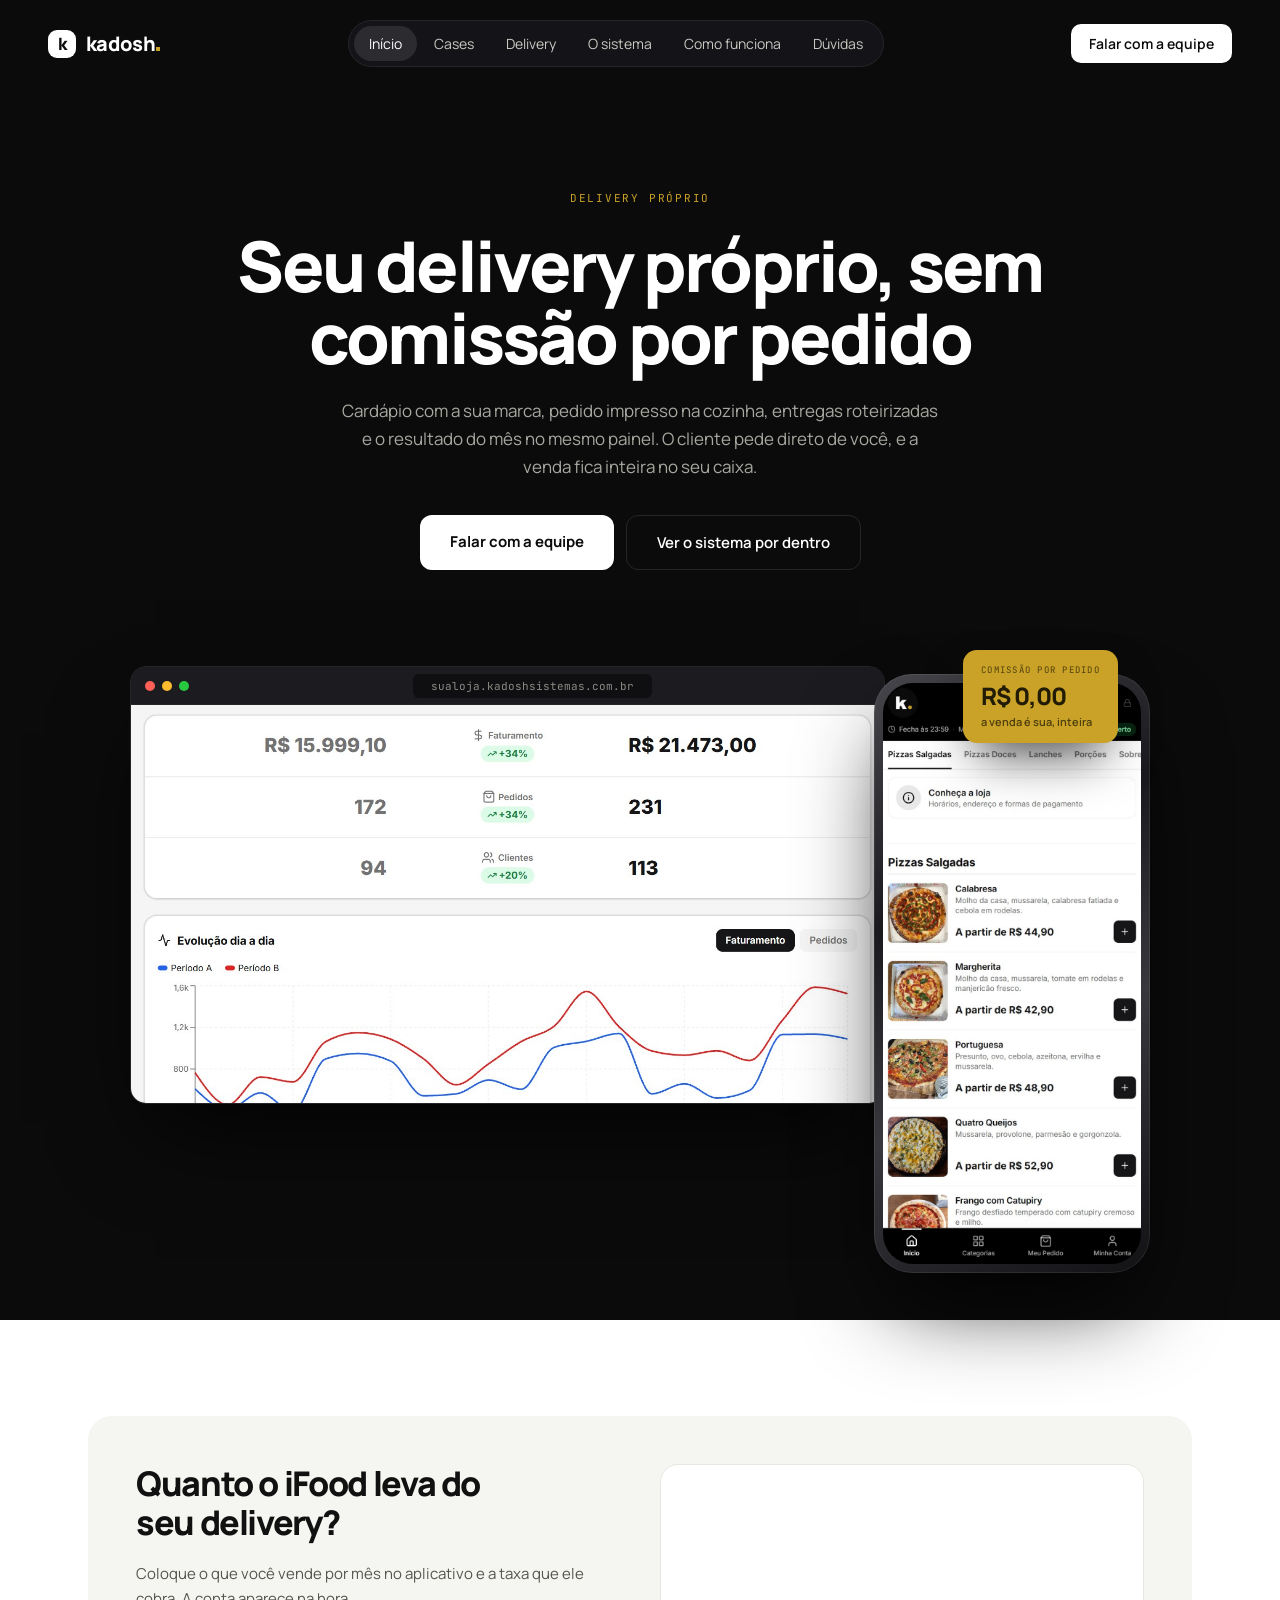
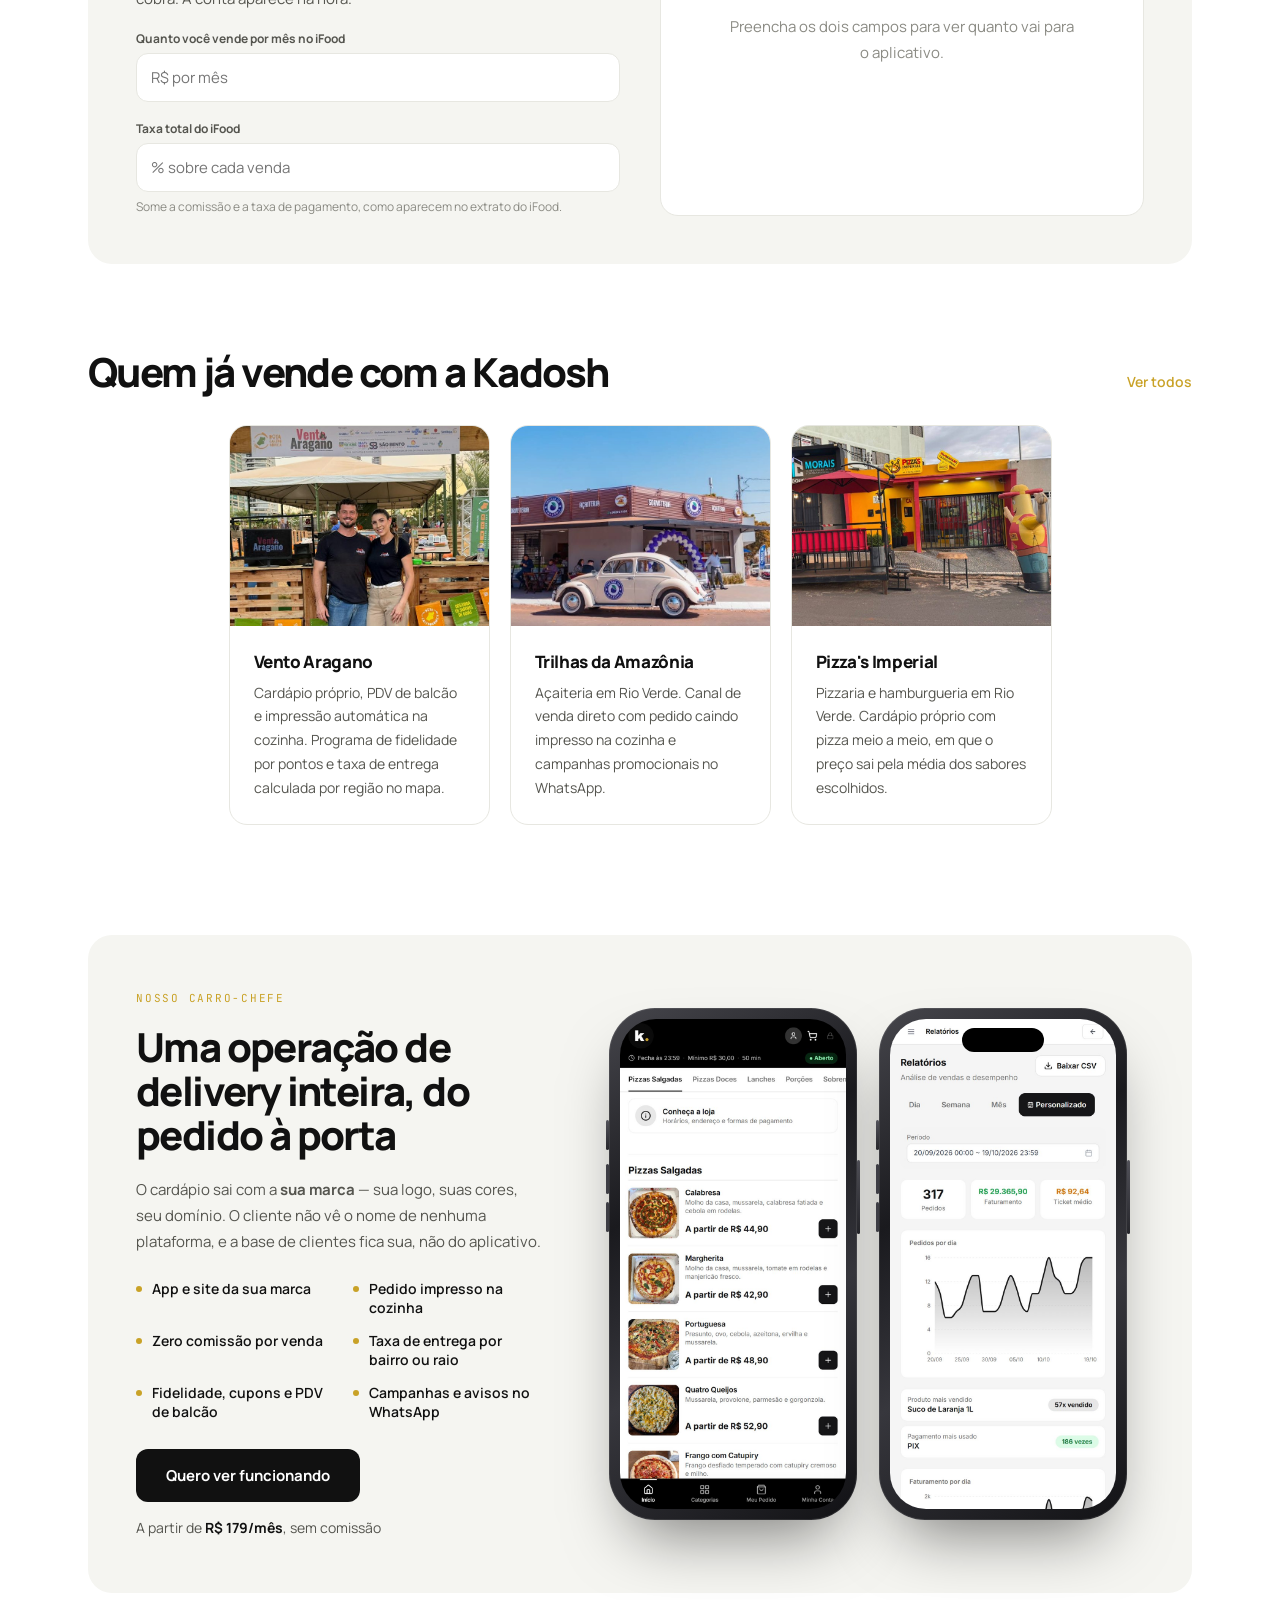
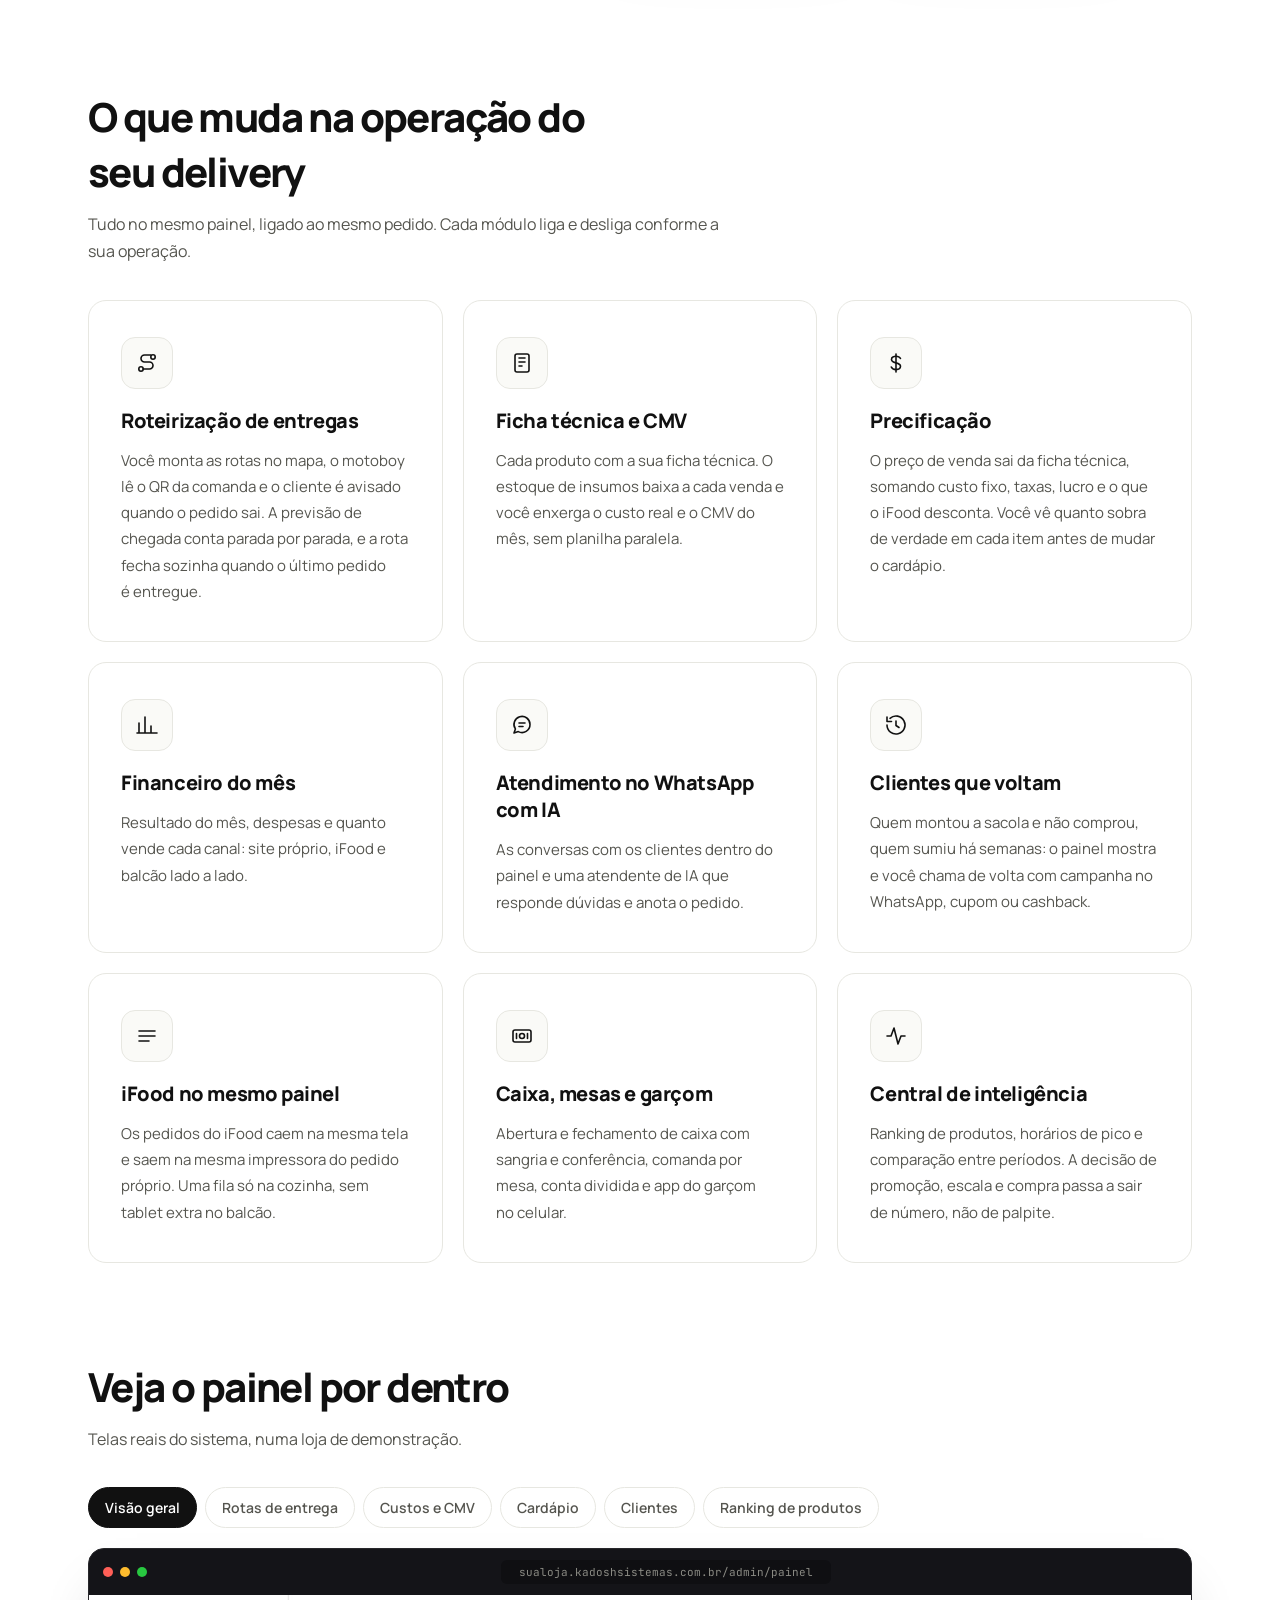
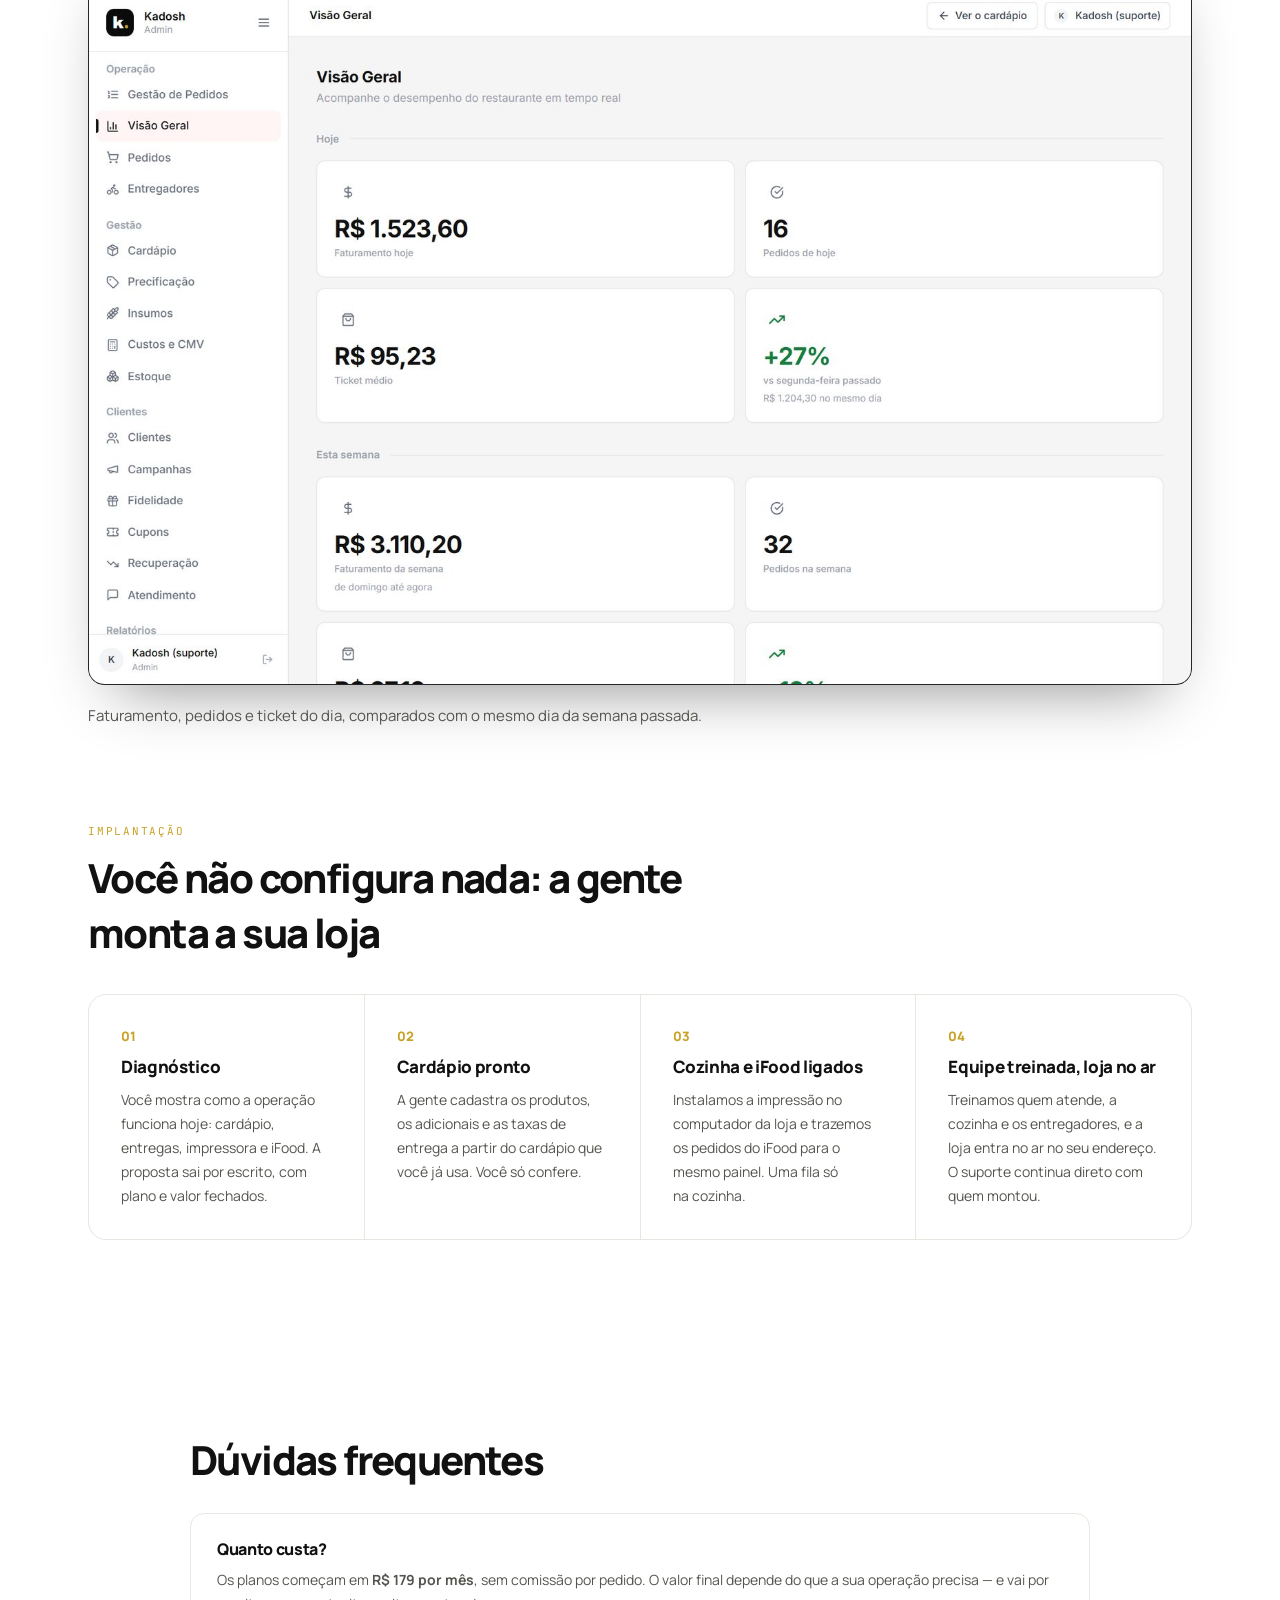
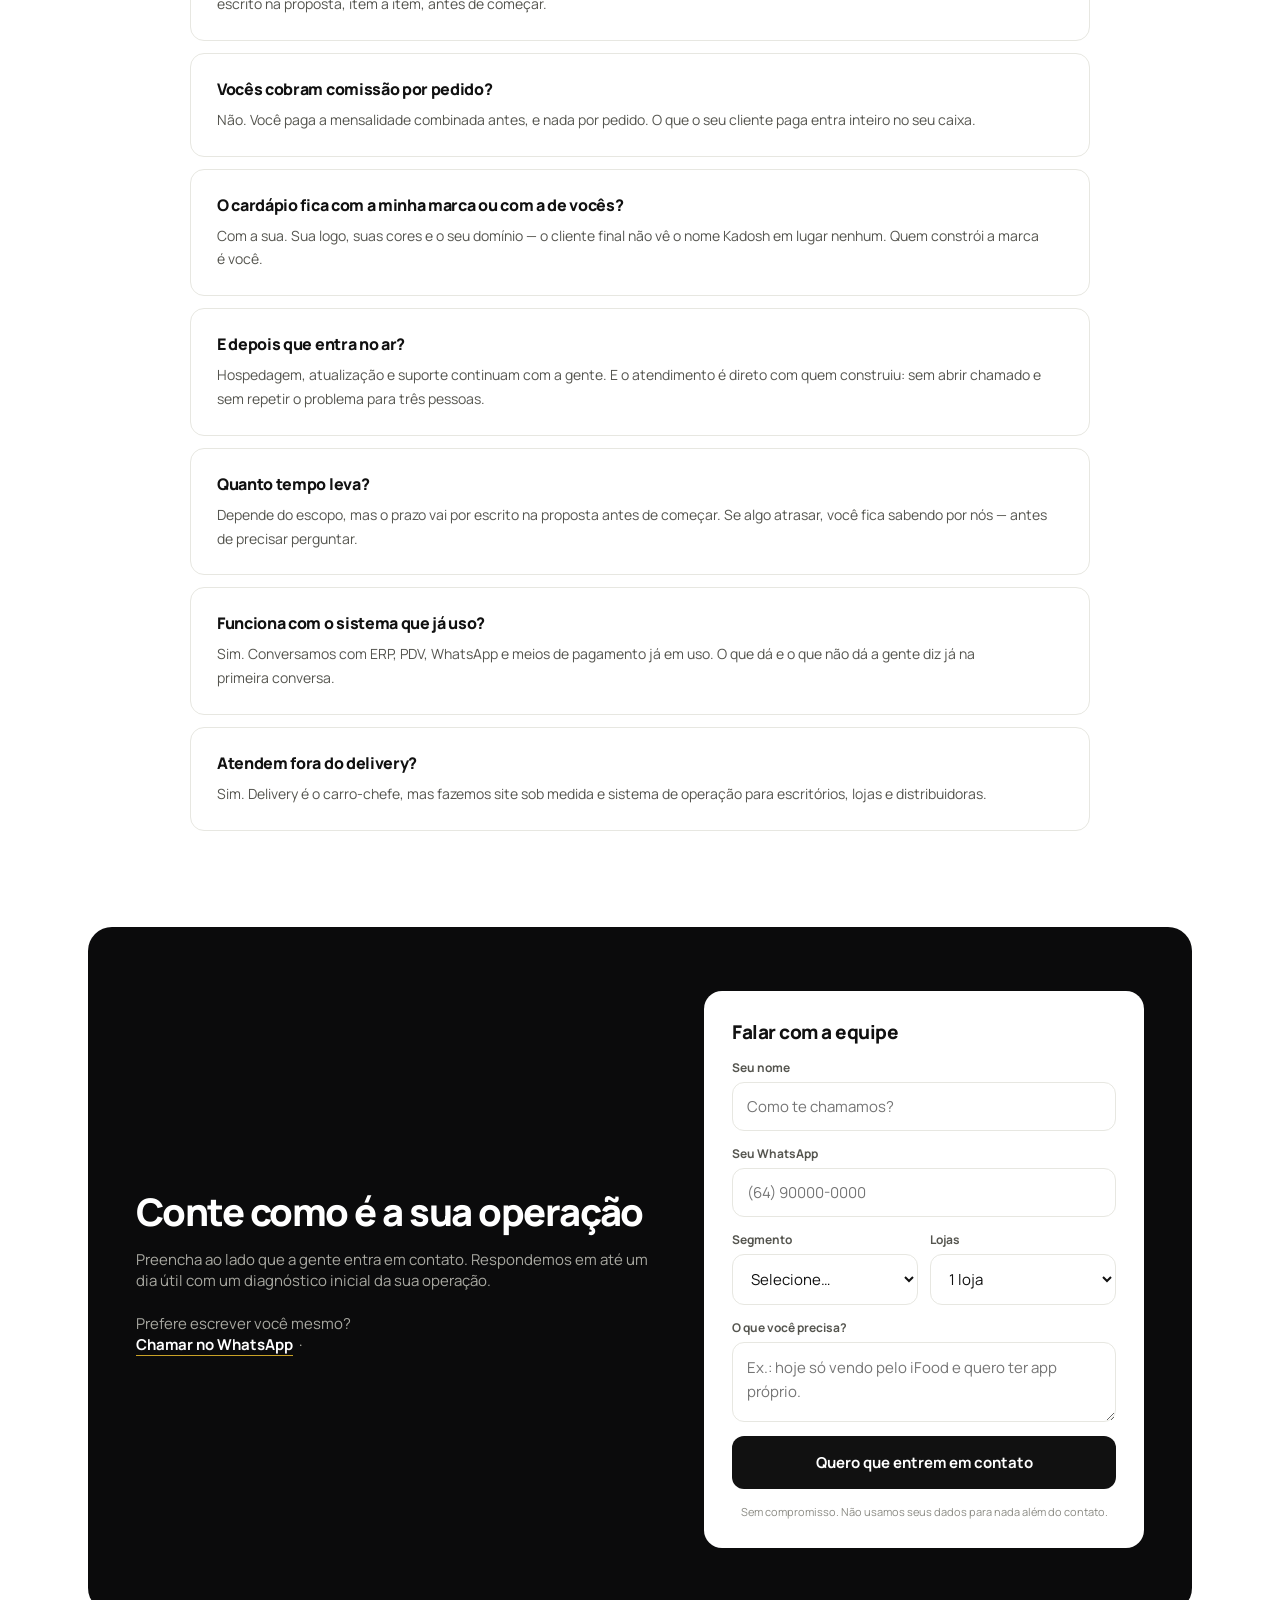
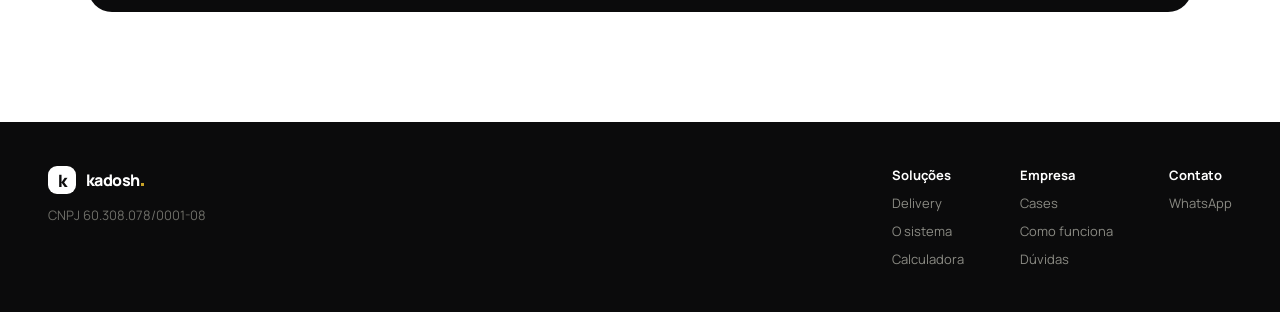
==== index.html @ 77923122 "Sai a faixa Sites e sistemas sob medida; entra Veja o painel por dentro, com seis telas reais (visão" ====
<!DOCTYPE html>
<!--
  SITE INSTITUCIONAL DA KADOSH — este arquivo é o site publicado.

  Repositório : kadosh-landing        (github.com/heitorcabral00-netizen)
  Publicado em: kadoshsistemas.com.br (Cloudflare, site estático, sem build)
  Fluxo       : alterar este arquivo → commit → npx wrangler deploy

  É ESTE o projeto que recebe git push para publicar o site. O painel
  (repositório kadosh-sites, sistema.kadoshsistemas.com.br) é OUTRO projeto:
  ele administra o CONTEÚDO que este arquivo busca em tempo real, e nunca
  substitui este projeto no deploy.

  Consequência prática: texto alterado no painel NÃO precisa de git push —
  entra pelo botão Publicar, na hora. Git push aqui é só para mudança de
  código, marcação ou estilo deste arquivo.
-->
<html lang="pt-BR">
<head>
<meta charset="utf-8">
<meta name="viewport" content="width=device-width, initial-scale=1">
<title>Kadosh — Delivery próprio, sites e sistemas sob medida</title>
<meta name="description" content="Cardápio digital sem comissão, sites sob medida e sistemas construídos em cima do jeito que o seu negócio já funciona. Publicado, hospedado e cuidado depois que entra no ar.">
<link rel="icon" href="/assets/favicon.svg" type="image/svg+xml">

<!-- Como o link aparece quando é compartilhado (WhatsApp, Instagram, Google).
     TROCAR o domínio abaixo pelo real assim que o site for publicado —
     WhatsApp exige endereço absoluto, com https, senão não mostra a imagem. -->
<meta property="og:type" content="website">
<meta property="og:site_name" content="Kadosh">
<meta property="og:locale" content="pt_BR">
<meta property="og:title" content="Cardápio digital sem comissão — a venda é sua, inteira">
<meta property="og:description" content="Cardápio próprio, pedido impresso na cozinha e painel para acompanhar a operação. A partir de R$ 179/mês, sem comissão por pedido.">
<meta property="og:url" content="https://kadoshsistemas.com.br/">
<meta property="og:image" content="https://kadoshsistemas.com.br/assets/og-kadosh.jpg">
<meta property="og:image:width" content="1200">
<meta property="og:image:height" content="630">
<meta property="og:image:alt" content="Painel da Kadosh mostrando faturamento e pedidos do dia">
<meta name="twitter:card" content="summary_large_image">
<meta name="theme-color" content="#0B0B0C">
<link rel="preconnect" href="https://fonts.gstatic.com" crossorigin>
<link href="https://fonts.googleapis.com/css2?family=Manrope:wght@400;500;600;700;800&family=JetBrains+Mono:wght@400&display=swap" rel="stylesheet">
<link rel="stylesheet" href="/assets/estilo.css">
</head>
<body>
<script>document.documentElement.classList.add('anim')</script>

<header>
  <a class="logo" href="#top"><span class="mark">k</span><span class="word">kadosh<i class="quad"></i></span></a>
  <nav>
    <a href="/">Início</a>
    <a href="#cases">Cases</a>
    <a href="#delivery">Delivery</a>
    <a href="#operacao">O sistema</a>
    <a href="#como">Como funciona</a>
    <a href="#faq">Dúvidas</a>
  </nav>
  <div class="head-cta">
    <a class="btn" href="#contato">Falar com a equipe</a>
  </div>
</header>

<main>
<section class="hero" id="top">
  <div class="eyebrow">DELIVERY PRÓPRIO</div>
  <h1>Seu delivery próprio, sem comissão por pedido</h1>
  <p>Cardápio com a sua marca, pedido impresso na cozinha, entregas roteirizadas e o resultado do mês no mesmo painel. O cliente pede direto de você, e a venda fica inteira no seu caixa.</p>
  <div class="actions">
    <a class="btn" href="#contato">Falar com a equipe</a>
    <a class="btn btn-ghost" href="#operacao">Ver o sistema por dentro</a>
  </div>
  <div class="hero-stage reveal" id="stage">

    <div class="layer mock-browser" data-depth="10">
      <div class="mb-bar">
        <span class="mb-dot" style="background:#FF5F57"></span>
        <span class="mb-dot" style="background:#FEBC2E"></span>
        <span class="mb-dot" style="background:#28C840"></span>
        <span class="mb-url">sualoja.kadoshsistemas.com.br</span>
      </div>
      <div class="mb-body">
        <img src="/assets/print-comparacao.jpg" alt="Painel Kadosh: as três últimas semanas comparadas com as três anteriores, com faturamento, pedidos, ticket médio, clientes e a evolução dia a dia">
      </div>
    </div>

    <div class="layer mock-phone" data-depth="26">
      <span class="island"></span>
      <img src="/assets/print-cardapio-mobile.jpg" alt="Cardápio da loja aberto no celular do cliente">
    </div>

    <div class="layer badge-float b-taxa" data-depth="40">
      <div class="rot">COMISSÃO POR PEDIDO</div>
      <div class="num">R$ 0,00</div>
      <div class="sub">a venda é sua, inteira</div>
    </div>


  </div>
</section>


<section class="wrap" id="calculadora" style="padding-top:96px">
  <div class="calc reveal" data-preco="179">
    <div class="calc-campos">
      <h2>Quanto o iFood leva do seu delivery?</h2>
      <p>Coloque o que você vende por mês no aplicativo e a taxa que ele cobra. A conta aparece na hora.</p>
      <div class="field">
        <label for="calc-venda">Quanto você vende por mês no iFood</label>
        <input id="calc-venda" inputmode="decimal" autocomplete="off" placeholder="R$ por mês">
      </div>
      <div class="field">
        <label for="calc-taxa">Taxa total do iFood</label>
        <input id="calc-taxa" inputmode="decimal" autocomplete="off" placeholder="% sobre cada venda">
        <small>Some a comissão e a taxa de pagamento, como aparecem no extrato do iFood.</small>
      </div>
    </div>
    <div class="calc-resultado" aria-live="polite">
      <p class="calc-vazio">Preencha os dois campos para ver quanto vai para o aplicativo.</p>
      <div class="calc-conta" hidden>
        <span class="calc-rot">Por mês, o iFood fica com</span>
        <strong class="calc-mes"></strong>
        <span class="calc-rot">Em 12 meses</span>
        <strong class="calc-ano"></strong>
        <p class="calc-paga"></p>
        <a class="btn btn-dark" href="#contato">Quero vender sem comissão</a>
      </div>
    </div>
  </div>
</section>

<section class="wrap casos-home" id="cases" style="padding-top:80px;padding-bottom:40px">
  <div style="display:flex;align-items:baseline;justify-content:space-between;margin-bottom:26px">
    <h2>Quem já vende com a Kadosh</h2>
    <a href="/cases" style="font-size:14px;font-weight:600;color:var(--accent)">Ver todos</a>
  </div>
  <!-- os cards saem do array CASES, lá no <script> do fim do arquivo -->
  <div class="cases-grid" id="lista-cases"></div>
</section>

<section class="wrap" id="delivery" style="padding-top:70px;padding-bottom:96px">
  <div class="delivery reveal">
    <div style="display:flex;flex-direction:column;gap:20px">
      <div class="eyebrow">NOSSO CARRO-CHEFE</div>
      <h2>Uma operação de delivery inteira, do pedido à porta</h2>
      <p>O cardápio sai com a <b>sua marca</b> — sua logo, suas cores, seu domínio. O cliente não vê o nome de nenhuma plataforma, e a base de clientes fica sua, não do aplicativo.</p>
      <div class="feats">
        <div class="feat"><i></i>App e site da sua marca</div>
        <div class="feat"><i></i>Pedido impresso na cozinha</div>
        <div class="feat"><i></i>Zero comissão por venda</div>
        <div class="feat"><i></i>Taxa de entrega por bairro ou raio</div>
        <div class="feat"><i></i>Fidelidade, cupons e PDV de balcão</div>
        <div class="feat"><i></i>Campanhas e avisos no WhatsApp</div>
      </div>
      <div style="padding-top:8px;display:flex;align-items:center;gap:16px;flex-wrap:wrap"><a class="btn btn-dark" href="#contato">Quero ver funcionando</a><span style="font-size:14px;color:var(--ink-soft)">A partir de <b style="color:var(--ink)">R$ 179/mês</b>, sem comissão</span></div>
    </div>
    <div class="screens">
      <div class="device">
        <span class="btn-l"></span><span class="btn-r"></span>
        <div class="screen">
          <span class="island"></span>
          <img src="/assets/print-cardapio-mobile.jpg" alt="Cardápio digital da loja no celular do cliente, com fotos e preços dos produtos">
        </div>
      </div>
      <div class="device">
        <span class="btn-l"></span><span class="btn-r"></span>
        <div class="screen">
          <span class="island"></span>
          <img src="/assets/print-relatorios.jpg" alt="Relatórios no celular do dono: pedidos, faturamento, ticket médio e produto mais vendido">
        </div>
      </div>
    </div>
  </div>
</section>

<section class="wrap" id="operacao" style="padding-bottom:96px">
  <div class="sec-head">
    <h2>O que muda na operação do seu delivery</h2>
    <p style="font-size:16px;line-height:1.7;color:var(--ink-soft);margin:0">Tudo no mesmo painel, ligado ao mesmo pedido. Cada módulo liga e desliga conforme a sua operação.</p>
  </div>
  <div class="grid-3">
    <div class="card reveal"><div class="ico"><svg viewBox="0 0 24 24"><circle cx="6" cy="18" r="2.2"/><circle cx="18" cy="6" r="2.2"/><path d="M8.2 18h6.3a3.5 3.5 0 0 0 0-7h-5a3.5 3.5 0 0 1 0-7h6.3"/></svg></div><h3>Roteirização de entregas</h3><p>Você monta as rotas no mapa, o motoboy lê o QR da comanda e o cliente é avisado quando o pedido sai. A previsão de chegada conta parada por parada, e a rota fecha sozinha quando o último pedido é entregue.</p></div>
    <div class="card reveal"><div class="ico"><svg viewBox="0 0 24 24"><rect x="5" y="3" width="14" height="18" rx="2"/><path d="M9 7h6M9 11h6M9 15h3"/></svg></div><h3>Ficha técnica e CMV</h3><p>Cada produto com a sua ficha técnica. O estoque de insumos baixa a cada venda e você enxerga o custo real e o CMV do mês, sem planilha paralela.</p></div>
    <div class="card reveal"><div class="ico"><svg viewBox="0 0 24 24"><path d="M12 3v18"/><path d="M16.5 7.5c-.7-1.4-2.4-2.3-4.5-2.3-2.6 0-4.5 1.4-4.5 3.3 0 4.5 9 2.3 9 6.8 0 1.9-1.9 3.3-4.5 3.3-2.3 0-4.1-1-4.7-2.6"/></svg></div><h3>Precificação</h3><p>O preço de venda sai da ficha técnica, somando custo fixo, taxas, lucro e o que o iFood desconta. Você vê quanto sobra de verdade em cada item antes de mudar o cardápio.</p></div>
    <div class="card reveal"><div class="ico"><svg viewBox="0 0 24 24"><path d="M4 20V10M10 20V4M16 20v-7M22 20H2"/></svg></div><h3>Financeiro do mês</h3><p>Resultado do mês, despesas e quanto vende cada canal: site próprio, iFood e balcão lado a lado.</p></div>
    <div class="card reveal"><div class="ico"><svg viewBox="0 0 24 24"><path d="M20 11.5a8 8 0 0 1-11.7 7.1L4 20l1.4-4.1A8 8 0 1 1 20 11.5Z"/><path d="M9 10h6M9 13.5h4"/></svg></div><h3>Atendimento no WhatsApp com IA</h3><p>As conversas com os clientes dentro do painel e uma atendente de IA que responde dúvidas e anota o pedido.</p></div>
    <div class="card reveal"><div class="ico"><svg viewBox="0 0 24 24"><path d="M3 12a9 9 0 1 0 3-6.7"/><path d="M3 4v4.5h4.5"/><path d="M12 8v4.5l3 2"/></svg></div><h3>Clientes que voltam</h3><p>Quem montou a sacola e não comprou, quem sumiu há semanas: o painel mostra e você chama de volta com campanha no WhatsApp, cupom ou cashback.</p></div>
    <div class="card reveal"><div class="ico"><svg viewBox="0 0 24 24"><path d="M4 7h16M4 12h16M4 17h10"/></svg></div><h3>iFood no mesmo painel</h3><p>Os pedidos do iFood caem na mesma tela e saem na mesma impressora do pedido próprio. Uma fila só na cozinha, sem tablet extra no balcão.</p></div>
    <div class="card reveal"><div class="ico"><svg viewBox="0 0 24 24"><rect x="3" y="6" width="18" height="12" rx="2"/><circle cx="12" cy="12" r="2.5"/><path d="M6.5 9.5v5M17.5 9.5v5"/></svg></div><h3>Caixa, mesas e garçom</h3><p>Abertura e fechamento de caixa com sangria e conferência, comanda por mesa, conta dividida e app do garçom no celular.</p></div>
    <div class="card reveal"><div class="ico"><svg viewBox="0 0 24 24"><path d="M3 12h4l3-8 4 16 3-8h4"/></svg></div><h3>Central de inteligência</h3><p>Ranking de produtos, horários de pico e comparação entre períodos. A decisão de promoção, escala e compra passa a sair de número, não de palpite.</p></div>
  </div>
</section>

<section class="wrap" id="painel" style="padding-bottom:96px">
  <div class="sec-head">
    <h2>Veja o painel por dentro</h2>
    <p style="font-size:16px;line-height:1.7;color:var(--ink-soft);margin:0">Telas reais do sistema, numa loja de demonstração.</p>
  </div>
  <div class="vitrine reveal">
    <div class="vitrine-abas" role="tablist">
      <button type="button" role="tab" class="on" data-src="/assets/painel-visao-geral.jpg" data-legenda="Faturamento, pedidos e ticket do dia, comparados com o mesmo dia da semana passada." aria-selected="true">Visão geral</button>
      <button type="button" role="tab" class="" data-src="/assets/painel-rotas.jpg" data-legenda="Pedidos prontos agrupados em rotas no mapa, com a ordem de cada parada e o tempo previsto." aria-selected="false">Rotas de entrega</button>
      <button type="button" role="tab" class="" data-src="/assets/painel-cmv.jpg" data-legenda="O custo de cada produto pela ficha técnica, com alerta quando o CMV passa da meta da loja." aria-selected="false">Custos e CMV</button>
      <button type="button" role="tab" class="" data-src="/assets/painel-cardapio.jpg" data-legenda="Produtos, fotos, tamanhos e adicionais editados direto no painel, com o CMV de cada item à vista." aria-selected="false">Cardápio</button>
      <button type="button" role="tab" class="" data-src="/assets/painel-clientes.jpg" data-legenda="Quem mais compra e quem sumiu, com atalho para chamar no WhatsApp com um cupom pronto." aria-selected="false">Clientes</button>
      <button type="button" role="tab" class="" data-src="/assets/painel-ranking.jpg" data-legenda="O que mais vende no período, com quantidade, faturamento e participação de cada item." aria-selected="false">Ranking de produtos</button>
    </div>
    <div class="vitrine-quadro">
      <div class="vitrine-barra"><span></span><span></span><span></span><em>sualoja.kadoshsistemas.com.br/admin/painel</em></div>
      <img src="/assets/painel-visao-geral.jpg" alt="Painel Kadosh: visão geral" loading="lazy" width="1600" height="1000">
    </div>
    <p class="vitrine-legenda">Faturamento, pedidos e ticket do dia, comparados com o mesmo dia da semana passada.</p>
  </div>
</section>

<section class="wrap" id="como" style="padding-bottom:96px">
  <div class="sec-head">
    <div class="eyebrow">IMPLANTAÇÃO</div>
    <h2>Você não configura nada: a gente monta a sua loja</h2>
  </div>
  <div class="steps">
    <div class="step reveal"><b>01</b><h3>Diagnóstico</h3><p>Você mostra como a operação funciona hoje: cardápio, entregas, impressora e iFood. A proposta sai por escrito, com plano e valor fechados.</p></div>
    <div class="step reveal"><b>02</b><h3>Cardápio pronto</h3><p>A gente cadastra os produtos, os adicionais e as taxas de entrega a partir do cardápio que você já usa. Você só confere.</p></div>
    <div class="step reveal"><b>03</b><h3>Cozinha e iFood ligados</h3><p>Instalamos a impressão no computador da loja e trazemos os pedidos do iFood para o mesmo painel. Uma fila só na cozinha.</p></div>
    <div class="step reveal"><b>04</b><h3>Equipe treinada, loja no ar</h3><p>Treinamos quem atende, a cozinha e os entregadores, e a loja entra no ar no seu endereço. O suporte continua direto com quem montou.</p></div>
  </div>
</section>



<section class="wrap" id="faq" style="padding-top:96px;padding-bottom:96px">
  <div class="faq">
    <h2 style="margin-bottom:14px">Dúvidas frequentes</h2>
    <div class="qa reveal"><h3>Quanto custa?</h3><p>Os planos começam em <b>R$ 179 por mês</b>, sem comissão por pedido. O valor final depende do que a sua operação precisa — e vai por escrito na proposta, item a item, antes de começar.</p></div>
    <div class="qa reveal"><h3>Vocês cobram comissão por pedido?</h3><p>Não. Você paga a mensalidade combinada antes, e nada por pedido. O que o seu cliente paga entra inteiro no seu caixa.</p></div>
    <div class="qa reveal"><h3>O cardápio fica com a minha marca ou com a de vocês?</h3><p>Com a sua. Sua logo, suas cores e o seu domínio — o cliente final não vê o nome Kadosh em lugar nenhum. Quem constrói a marca é você.</p></div>
    <div class="qa reveal"><h3>E depois que entra no ar?</h3><p>Hospedagem, atualização e suporte continuam com a gente. E o atendimento é direto com quem construiu: sem abrir chamado e sem repetir o problema para três pessoas.</p></div>
    <div class="qa reveal"><h3>Quanto tempo leva?</h3><p>Depende do escopo, mas o prazo vai por escrito na proposta antes de começar. Se algo atrasar, você fica sabendo por nós — antes de precisar perguntar.</p></div>
    <div class="qa reveal"><h3>Funciona com o sistema que já uso?</h3><p>Sim. Conversamos com ERP, PDV, WhatsApp e meios de pagamento já em uso. O que dá e o que não dá a gente diz já na primeira conversa.</p></div>
    <div class="qa reveal"><h3>Atendem fora do delivery?</h3><p>Sim. Delivery é o carro-chefe, mas fazemos site sob medida e sistema de operação para escritórios, lojas e distribuidoras.</p></div>
  </div>
</section>

<section class="wrap" id="contato" style="padding-bottom:110px">
  <div class="cta">
    <div class="cta-copy">
      <h2>Conte como é a sua operação</h2>
      <p>Preencha ao lado que a gente entra em contato. Respondemos em até um dia útil com um diagnóstico inicial da sua operação.</p>
      <p style="margin-top:22px">Prefere escrever você mesmo?<br>
        <a data-link="wa" href="#" style="color:#fff;font-weight:700;border-bottom:1px solid var(--accent)">Chamar no WhatsApp</a>
        &nbsp;·&nbsp;
      </p>
    </div>

    <form class="lead" id="form-lead" novalidate>
      <h3>Falar com a equipe</h3>
      <div class="field">
        <label for="f-nome">Seu nome</label>
        <input id="f-nome" name="nome" type="text" autocomplete="name" placeholder="Como te chamamos?" required>
      </div>
      <div class="field">
        <label for="f-zap">Seu WhatsApp</label>
        <input id="f-zap" name="zap" type="tel" inputmode="tel" autocomplete="tel" placeholder="(64) 90000-0000" required>
      </div>
      <div class="lead-row">
        <div class="field">
          <label for="f-seg">Segmento</label>
          <select id="f-seg" name="segmento" required>
            <option value="">Selecione…</option>
            <option>Pizzaria</option>
            <option>Hamburgueria</option>
            <option>Restaurante</option>
            <option>Açaiteria / sorveteria</option>
            <option>Mercado / distribuidora</option>
            <option>Outro</option>
          </select>
        </div>
        <div class="field">
          <label for="f-lojas">Lojas</label>
          <select id="f-lojas" name="lojas">
            <option>1 loja</option>
            <option>2 a 4 lojas</option>
            <option>5 ou mais</option>
          </select>
        </div>
      </div>
      <div class="field">
        <label for="f-msg">O que você precisa?</label>
        <textarea id="f-msg" name="mensagem" placeholder="Ex.: hoje só vendo pelo iFood e quero ter app próprio."></textarea>
      </div>
      <button type="submit">Quero que entrem em contato</button>
      <div class="legal">Sem compromisso. Não usamos seus dados para nada além do contato.</div>
    </form>
  </div>
</section>

</main>

<footer>
  <div style="display:flex;flex-direction:column;gap:12px">
    <div class="logo"><span class="mark">k</span><span class="word" style="font-size:16px">kadosh<i class="quad"></i></span></div>
    <div style="color:#6E6E68">CNPJ 60.308.078/0001-08</div>
  </div>
  <div class="fcols">
    <div class="fcol"><b>Soluções</b><a href="#delivery">Delivery</a><a href="#operacao">O sistema</a><a href="#calculadora">Calculadora</a></div>
    <div class="fcol"><b>Empresa</b><a href="/cases">Cases</a><a href="#como">Como funciona</a><a href="#faq">Dúvidas</a></div>
    <div class="fcol"><b>Contato</b><a data-link="wa" href="#">WhatsApp</a></div>
  </div>
</footer>

<script src="/assets/site.js"></script>

</body>
</html>
---- assets/estilo.css ----
:root{
    --accent:#C9A227;
    --ink:#111;
    --ink-soft:#55554F;
    --black:#0B0B0C;
    --line:#E7E7E1;
    --line-dark:#26262A;
    --muted-dark:#A8A8A1;
    --sand:#F5F5F1;
    --hatch:repeating-linear-gradient(135deg,#F2F2EE 0 10px,#ECECE6 10px 20px);
    --hatch-dark:repeating-linear-gradient(135deg,#17171A 0 10px,#131317 10px 20px);
    --wrap:1200px;
  }
  *{box-sizing:border-box}
  html,body{background:var(--black)}
  main{background:#fff}
  body{margin:0;color:var(--ink);font-family:Manrope,Helvetica,Arial,sans-serif;-webkit-font-smoothing:antialiased}
  a{color:var(--ink);text-decoration:none}
  a:hover{color:var(--accent)}
  h1,h2{margin:0;letter-spacing:-.04em;text-wrap:pretty}
  p{margin:0;text-wrap:pretty}
  .wrap{max-width:var(--wrap);margin:0 auto;padding-inline:48px}
  .eyebrow{font-family:'JetBrains Mono',monospace;font-size:11px;letter-spacing:.16em;color:var(--accent)}
  .btn{display:inline-block;font-size:15px;font-weight:700;padding:16px 30px;border-radius:12px;background:#fff;color:var(--black)}
  .btn-dark{background:var(--ink);color:#fff}
  .btn-ghost{border:1px solid var(--line-dark);color:#fff;background:transparent;font-weight:600}
  .btn-ghost:hover{color:#fff;border-color:#4A4A52}
  .card{border:1px solid var(--line);border-radius:18px;padding:36px 32px;display:flex;flex-direction:column;gap:14px;transition:border-color .25s,box-shadow .25s,transform .25s}
  .card:hover{border-color:#D6D6CE;box-shadow:0 14px 34px rgba(17,17,17,.07);transform:translateY(-3px)}
  .card h3{margin:0;font-size:20px;font-weight:800;letter-spacing:-.02em}
  .card p{font-size:15px;line-height:1.75;color:var(--ink-soft)}
  .ok-msg{font-size:14px;line-height:1.7;color:var(--ink-soft);margin:10px 0 0}
  .ok-msg a{font-weight:700;border-bottom:1px solid var(--accent)}
  .ico{width:52px;height:52px;border-radius:14px;border:1px solid var(--line);background:#FAFAF7;display:flex;align-items:center;justify-content:center;color:var(--ink);margin-bottom:4px;transition:background .25s,border-color .25s,color .25s}
  .ico svg{width:24px;height:24px;stroke:currentColor;stroke-width:1.6;fill:none;stroke-linecap:round;stroke-linejoin:round}
  .card:hover .ico{background:var(--ink);border-color:var(--ink);color:var(--accent)}
  .ph{background:var(--hatch);display:flex;align-items:flex-end;padding:14px;font-family:'JetBrains Mono',monospace;font-size:10px;color:#9C9C93}
  .grid-4{display:grid;grid-template-columns:repeat(4,1fr);gap:20px}
  .grid-3{display:grid;grid-template-columns:repeat(3,1fr);gap:20px}

  /* header */
  html{scroll-behavior:smooth}
  section[id]{scroll-margin-top:120px}
  header{position:sticky;top:0;z-index:10;background:var(--black);display:flex;align-items:center;justify-content:space-between;padding:20px 48px}
  .logo{display:flex;align-items:center;gap:10px}
  .logo .mark{width:28px;height:28px;border-radius:9px;background:#fff;display:flex;align-items:center;justify-content:center;font-size:17px;font-weight:800;color:var(--black)}
  .logo .word{font-size:20px;font-weight:800;letter-spacing:-.035em;color:#fff}
  /* acento quadrado da marca, no lugar do ponto redondo */
  .logo .word .quad{display:inline-block;width:.2em;height:.2em;background:var(--accent);margin-left:.06em;vertical-align:baseline}
  nav{display:flex;gap:2px;font-size:14px;padding:5px;border:1px solid #26262A;border-radius:999px;background:#141418}
  nav a{color:#C9C9C2;padding:8px 15px;border-radius:999px;white-space:nowrap;transition:background .2s,color .2s}
  nav a:hover{color:#fff;background:rgba(255,255,255,.06)}
  nav a.on{color:#fff;background:rgba(255,255,255,.1)}
  .head-cta{display:flex;gap:10px;align-items:center}
  .head-cta .btn{font-size:14px;font-weight:600;padding:10px 18px;border-radius:10px}

  /* hero */
  .hero{background:var(--black);color:#fff;padding:104px 48px 120px;display:flex;flex-direction:column;align-items:center;gap:24px;text-align:center}
  .hero h1{font-size:70px;font-weight:800;line-height:1.03;max-width:940px}
  .hero p{max-width:600px;font-size:17px;line-height:1.65;color:var(--muted-dark)}
  .hero .actions{display:flex;gap:12px;padding-top:10px;flex-wrap:wrap;justify-content:center}
  /* palco do mockup — as camadas seguem o mouse (parallax) */
  .hero-stage{position:relative;width:100%;max-width:1020px;height:550px;margin-top:56px}
  .layer{position:absolute;transition:transform .4s cubic-bezier(.22,.61,.36,1);will-change:transform}

  /* janela do navegador */
  .mock-browser{left:0;top:16px;width:74%;border-radius:16px;overflow:hidden;background:#141418;border:1px solid #26262A;box-shadow:0 44px 90px -24px rgba(0,0,0,.85);text-align:left}
  .mb-bar{height:38px;background:#1B1B20;border-bottom:1px solid #26262A;display:flex;align-items:center;gap:7px;padding:0 14px}
  .mb-dot{width:10px;height:10px;border-radius:50%;flex:none}
  .mb-url{margin:0 auto;font-family:'JetBrains Mono',monospace;font-size:11px;color:#8B8B84;background:#0F0F12;padding:5px 18px;border-radius:6px}
  .mb-body{height:398px;overflow:hidden}
  .mb-body img{width:100%;height:100%;object-fit:cover;object-position:left top;display:block}
  .mb-side{border-right:1px solid #26262A;padding:14px 10px;display:flex;flex-direction:column;gap:3px}
  .mb-brand{display:flex;align-items:center;gap:7px;font-size:13px;font-weight:800;color:#fff;padding:0 8px 14px;letter-spacing:-.03em}
  .mb-mark{width:20px;height:20px;border-radius:7px;background:#fff;color:#0B0B0C;display:flex;align-items:center;justify-content:center;font-size:12px;font-weight:800}
  .mb-nav{font-size:12px;color:#7C7C76;padding:7px 9px;border-radius:8px}
  .mb-nav.on{background:rgba(201,162,39,.14);color:var(--accent);font-weight:700}
  .mb-main{padding:16px 18px;display:flex;flex-direction:column;gap:12px;min-width:0}
  .mb-h{display:flex;align-items:center;justify-content:space-between}
  .mb-h b{font-size:14px;color:#fff;font-weight:800;letter-spacing:-.02em}
  .mb-live{display:flex;align-items:center;gap:6px;font-family:'JetBrains Mono',monospace;font-size:10px;color:#7C7C76}
  .mb-live i{width:6px;height:6px;border-radius:50%;background:#28C840;box-shadow:0 0 0 0 rgba(40,200,64,.55);animation:pulso 2s infinite}
  @keyframes pulso{70%{box-shadow:0 0 0 7px rgba(40,200,64,0)}100%{box-shadow:0 0 0 0 rgba(40,200,64,0)}}
  .mb-kpis{display:grid;grid-template-columns:repeat(4,1fr);gap:8px}
  .mb-kpi{background:#1A1A1F;border:1px solid #26262A;border-radius:10px;padding:9px 10px;display:flex;flex-direction:column;gap:2px;min-width:0}
  .mb-kpi span{font-size:9px;color:#7C7C76;letter-spacing:.04em;text-transform:uppercase}
  .mb-kpi b{font-size:14px;color:#fff;font-weight:800;letter-spacing:-.03em;white-space:nowrap}
  .mb-kpi em{font-style:normal;font-size:9px;color:#28C840;font-weight:700}
  .mb-chart{height:104px;background:#1A1A1F;border:1px solid #26262A;border-radius:10px;overflow:hidden}
  .mb-rows{display:flex;flex-direction:column;gap:6px}
  .mb-row{display:flex;align-items:center;gap:10px;font-size:11px;color:#A8A8A1;background:#1A1A1F;border:1px solid #26262A;border-radius:9px;padding:8px 10px}
  .mb-row b{margin-left:auto;color:#fff;font-weight:700;white-space:nowrap}
  .mb-row span.txt{overflow:hidden;text-overflow:ellipsis;white-space:nowrap}
  .tag{font-family:'JetBrains Mono',monospace;font-size:9px;padding:3px 7px;border-radius:5px;flex:none}
  .tag.ok{background:rgba(40,200,64,.14);color:#5FD97A}
  .tag.go{background:rgba(201,162,39,.16);color:var(--accent)}

  /* celular com as notificações de pedido */
  .mock-phone{right:0;top:24px;width:276px;height:599px;border-radius:38px;background:linear-gradient(150deg,#46464C 0%,#1A1A1E 34%,#37373D 62%,#121215 100%);box-shadow:0 44px 90px -20px rgba(0,0,0,.9), inset 0 0 0 1px rgba(255,255,255,.08);padding:9px;overflow:hidden}
  .mock-phone img{width:100%;height:100%;object-fit:cover;object-position:top center;border-radius:30px;display:block}
  .mock-phone .island{position:absolute;top:18px;left:50%;transform:translateX(-50%);width:74px;height:21px;border-radius:11px;background:#000;z-index:3}

  /* etiquetas flutuantes */
  .badge-float{border-radius:14px;padding:14px 18px;box-shadow:0 24px 50px -14px rgba(0,0,0,.75);text-align:left}
  .b-taxa{right:32px;top:0;background:var(--accent);color:#231C05}
  .b-saldo{left:26px;bottom:6px;background:#fff;color:var(--ink)}
  .badge-float .rot{font-family:'JetBrains Mono',monospace;font-size:9px;letter-spacing:.14em;opacity:.72}
  .badge-float .num{font-size:24px;font-weight:800;letter-spacing:-.04em;margin-top:3px}
  .badge-float .sub{font-size:11px;font-weight:600;opacity:.75;margin-top:2px}

  /* logos */

  /* sections */
  section h2{font-size:40px;font-weight:800}
  .sec-head{display:flex;flex-direction:column;gap:12px;margin-bottom:34px;max-width:640px}

  /* delivery */
  .delivery>*{min-width:0}
  /* telas do painel */
  .vitrine{display:flex;flex-direction:column;gap:18px}
  .vitrine-abas{display:flex;gap:8px;overflow-x:auto;scrollbar-width:none;padding-bottom:2px}
  .vitrine-abas::-webkit-scrollbar{display:none}
  .vitrine-abas button{font-family:inherit;font-size:14px;font-weight:600;white-space:nowrap;padding:10px 16px;border-radius:999px;border:1px solid var(--line);background:#fff;color:var(--ink-soft);cursor:pointer;transition:background .2s,color .2s,border-color .2s}
  .vitrine-abas button:hover{color:var(--ink);border-color:#D6D6CE}
  .vitrine-abas button.on{background:var(--ink);border-color:var(--ink);color:#fff}
  .vitrine-quadro{border-radius:16px;overflow:hidden;border:1px solid #26262A;background:#141418;box-shadow:0 30px 60px -28px rgba(0,0,0,.45)}
  .vitrine-barra{display:flex;align-items:center;gap:7px;padding:11px 14px}
  .vitrine-barra span{width:10px;height:10px;border-radius:50%;background:#3A3A3F}
  .vitrine-barra span:nth-child(1){background:#FF5F57}.vitrine-barra span:nth-child(2){background:#FEBC2E}.vitrine-barra span:nth-child(3){background:#28C840}
  .vitrine-barra em{font-style:normal;margin:0 auto;font-family:'JetBrains Mono',monospace;font-size:11px;color:#8B8B84;background:#0F0F12;padding:5px 18px;border-radius:6px}
  .vitrine-quadro img{display:block;width:100%;height:auto;background:#fff}
  .vitrine-legenda{font-size:15px;line-height:1.7;color:var(--ink-soft);margin:0;min-height:1.7em}
  /* calculadora de comissão */
  .calc{background:var(--sand);border-radius:24px;padding:48px;display:grid;grid-template-columns:1fr 1fr;gap:40px;align-items:stretch}
  .calc h2{font-size:34px;line-height:1.15;margin:0}
  .calc-campos{display:flex;flex-direction:column;gap:18px}
  .calc-campos>p{font-size:15px;line-height:1.7;color:var(--ink-soft);margin:0}
  .calc .field small{font-size:12px;line-height:1.5;color:#8B8B84}
  .calc-resultado{background:#fff;border:1px solid var(--line);border-radius:18px;padding:32px;display:flex;flex-direction:column;justify-content:center}
  .calc-vazio{font-size:15px;line-height:1.7;color:#8B8B84;margin:0;text-align:center}
  .calc-conta{display:flex;flex-direction:column;gap:6px}
  .calc-conta[hidden]{display:none}
  .calc-rot{font-size:13px;font-weight:700;color:var(--ink-soft)}
  .calc-mes{font-size:44px;line-height:1.1;font-weight:800;letter-spacing:-.03em;color:#C0392B;margin-bottom:12px}
  .calc-ano{font-size:28px;line-height:1.2;font-weight:800;letter-spacing:-.02em;color:var(--ink)}
  .calc-paga{font-size:15px;line-height:1.7;color:var(--ink-soft);margin:16px 0 18px;padding-top:16px;border-top:1px solid var(--line)}
  .calc-paga b{color:var(--ink)}
  .calc .btn{align-self:flex-start}
  .delivery{background:var(--sand);border-radius:24px;padding:56px 48px;display:grid;grid-template-columns:0.85fr 1.15fr;gap:48px;align-items:center}
  .delivery h2{font-size:40px;line-height:1.1}
  .delivery p{font-size:15px;line-height:1.75;color:var(--ink-soft)}
  .feats{display:grid;grid-template-columns:1fr 1fr;gap:14px 26px;padding-top:4px}
  .feat{display:flex;gap:10px;align-items:flex-start;font-size:14px;font-weight:600}
  .feat i{width:6px;height:6px;border-radius:50%;background:var(--accent);margin-top:7px;flex:none}
  .screens{display:flex;align-items:center;justify-content:center;gap:22px}
  /* aparelho físico: moldura de titânio, ilha dinâmica e botões laterais.
     Proporção interna do iPhone 15 Pro (393x852). */
  .device{position:relative;width:248px;padding:11px;border-radius:46px;flex:0 1 auto;min-width:0;
    background:linear-gradient(150deg,#46464C 0%,#1A1A1E 34%,#37373D 62%,#121215 100%);
    box-shadow:0 34px 64px -22px rgba(0,0,0,.5), inset 0 0 0 1px rgba(255,255,255,.09)}
  .device .screen{position:relative;border-radius:36px;overflow:hidden;background:#fff;aspect-ratio:393/852}
  .device .screen img{width:100%;height:auto;display:block}
  .device .island{position:absolute;top:9px;left:50%;transform:translateX(-50%);
    width:82px;height:24px;border-radius:13px;background:#000;z-index:3}
  .device .btn-l,.device .btn-r{position:absolute;width:3px;border-radius:2px;
    background:linear-gradient(#52525A,#26262B)}
  .device .btn-l{left:-3px;top:112px;height:30px;box-shadow:0 44px 0 0 #3d3d44,0 82px 0 0 #3d3d44}
  .device .btn-r{right:-3px;top:152px;height:74px}

  /* steps */
  .steps{display:grid;grid-template-columns:repeat(4,1fr);gap:1px;background:var(--line);border:1px solid var(--line);border-radius:18px;overflow:hidden}
  .step{background:#fff;padding:32px;display:flex;flex-direction:column;gap:10px}
  .step b{font-size:13px;font-weight:800;color:var(--accent)}
  .step h3{margin:0;font-size:17px;font-weight:800;letter-spacing:-.02em}
  .step p{font-size:14px;line-height:1.7;color:var(--ink-soft)}

  /* cases */
  .case{border:1px solid var(--line);border-radius:18px;overflow:hidden;
    transition:border-color .3s,box-shadow .35s,transform .35s}
  .case:hover{border-color:#D6D6CE;transform:translateY(-6px);box-shadow:0 20px 44px rgba(17,17,17,.13)}
  .case .shot{height:200px;overflow:hidden;background:var(--sand);position:relative}
  .case .shot img{width:100%;height:100%;object-fit:cover;display:block;
    transition:transform .55s cubic-bezier(.22,.61,.36,1),filter .35s}
  .case:hover .shot img{transform:scale(1.07);filter:saturate(1.08)}
  /* verniz dourado que desce sobre a foto ao passar o mouse */
  .case .shot::after{content:"";position:absolute;inset:0;pointer-events:none;opacity:0;
    background:linear-gradient(to top,rgba(11,11,12,.55),rgba(11,11,12,0) 58%);transition:opacity .35s}
  .case:hover .shot::after{opacity:1}
  .case h3{transition:color .3s}
  .case:hover h3{color:var(--accent)}
  .case .ph{height:200px}
  .case-body{padding:24px;display:flex;flex-direction:column;gap:8px}
  .case-body h3{margin:0;font-size:17px;font-weight:800;letter-spacing:-.02em}
  .case-body p{font-size:14px;line-height:1.7;color:var(--ink-soft)}
  /* a lista se monta sozinha a partir do array CASES (no <script> do fim).
     flex em vez de grid para a última fileira, quando incompleta, ficar
     centralizada — 4 ou 5 cases não deixam buraco na direita. */
  .cases-grid{display:flex;flex-wrap:wrap;gap:20px;justify-content:center}
  .cases-grid>.case{flex:0 1 calc((100% - 40px)/3);min-width:0}
  /* na página inicial: 4 cases lado a lado; 2 por linha em tela média */
  .casos-home .cases-grid>.case{flex-basis:calc((100% - 60px)/4)}
  @media (max-width:1180px){ .casos-home .cases-grid>.case{flex-basis:calc((100% - 20px)/2)} }

  /* quote */

  /* faq */
  .faq{max-width:900px;margin:0 auto;display:flex;flex-direction:column;gap:12px}
  .qa{border:1px solid var(--line);border-radius:14px;padding:24px 26px;display:flex;flex-direction:column;gap:8px}
  .qa h3{margin:0;font-size:16px;font-weight:800;letter-spacing:-.02em}
  .qa p{font-size:14px;line-height:1.7;color:var(--ink-soft)}

  /* cta + footer */
  .cta{background:var(--black);border-radius:24px;padding:64px 48px;display:flex;align-items:center;justify-content:space-between;gap:40px;flex-wrap:wrap}
  .cta h2{font-size:38px;color:#fff}
  .cta p{font-size:15px;color:var(--muted-dark);margin-top:12px}
  .cta-copy{flex:1;min-width:280px}

  /* formulário de captação */
  .lead{background:#fff;border-radius:18px;padding:28px;display:flex;flex-direction:column;gap:14px;width:100%;max-width:440px}
  .lead h3{margin:0;font-size:19px;font-weight:800;letter-spacing:-.025em;color:var(--ink)}
  .field{display:flex;flex-direction:column;gap:6px}
  .field label{font-size:12px;font-weight:700;color:var(--ink-soft)}
  .field input,.field select,.field textarea{font-family:inherit;font-size:15px;color:var(--ink);background:#fff;border:1px solid var(--line);border-radius:12px;padding:13px 14px;width:100%}
  .field textarea{resize:vertical;min-height:80px;line-height:1.6}
  .field input:focus,.field select:focus,.field textarea:focus{outline:none;border-color:var(--accent);box-shadow:0 0 0 3px rgba(201,162,39,.16)}
  .field input.err,.field select.err{border-color:#C0392B}
  .lead-row{display:grid;grid-template-columns:1fr 1fr;gap:12px}
  .lead button{font-family:inherit;font-size:15px;font-weight:700;padding:16px;border:0;border-radius:12px;background:var(--ink);color:#fff;cursor:pointer}
  .lead button:hover{background:#000}
  .lead .legal{font-size:11px;line-height:1.6;color:#8B8B84;text-align:center}

  footer{background:var(--black);color:#8B8B84;padding:44px 48px;display:flex;align-items:flex-start;justify-content:space-between;gap:40px;font-size:13px;flex-wrap:wrap}
  footer a{color:#8B8B84}
  .fcols{display:flex;gap:56px;flex-wrap:wrap}
  .fcol{display:flex;flex-direction:column;gap:10px}
  .fcol b{color:#fff}

  @media (max-width:960px){
    header{flex-wrap:wrap;gap:14px;padding:16px 24px}
    section[id]{scroll-margin-top:160px}
    nav{order:3;width:100%;flex-wrap:nowrap;justify-content:flex-start;gap:2px;padding:4px;
      font-size:12.5px;overflow-x:auto;scrollbar-width:none;-webkit-overflow-scrolling:touch}
    nav::-webkit-scrollbar{display:none}
    nav a{padding:7px 12px}
    .wrap{padding-inline:24px}
    .hero{padding:72px 24px 80px}
    .hero h1{font-size:42px}
    .hero-stage{height:auto;margin-top:40px}
    .mock-browser{position:relative;top:0;width:100%}
    .mb-body{grid-template-columns:1fr;height:auto}
    .mb-side{display:none}
    .mb-kpis{grid-template-columns:1fr 1fr}
    .mock-phone,.badge-float{display:none}
      .grid-4,.grid-3,.steps,.delivery,.feats,.lead-row,.calc{grid-template-columns:1fr}
      .calc{padding:32px 22px;gap:24px}
      .calc h2{font-size:28px}
      .calc-mes{font-size:36px}
    .cases-grid>.case,.casos-home .cases-grid>.case{flex-basis:100%}
    .lead{padding:22px}
    .delivery{padding:36px 24px;gap:36px}
    .screens{gap:14px}
    .screens{flex-wrap:nowrap}
    .device{width:clamp(104px,38vw,248px);padding:8px;border-radius:34px}
    .device .screen{border-radius:26px}
    .device .island{width:58px;height:17px;top:6px;border-radius:9px}
    .device .btn-l{top:78px;height:21px;box-shadow:0 31px 0 0 #3d3d44,0 57px 0 0 #3d3d44}
    .device .btn-r{top:96px;height:38px}
    .feats{grid-template-columns:1fr;gap:12px}
        .cta{padding:40px 28px}
    .cta-copy{min-width:0}
    .cta h2{font-size:28px}
    section h2{font-size:30px}
    footer{padding:32px 24px}
  }

  /* revelação no scroll — só entra em ação com JS ligado (html.anim) */
  html.anim .reveal{opacity:0;transform:translateY(12px);
    transition:opacity .35s ease-out, transform .35s ease-out}
  html.anim .reveal.vis{opacity:1;transform:none}
  @media (prefers-reduced-motion: reduce){
    .case,.case .shot img{transition:none}
    .case:hover{transform:none}
    .case:hover .shot img{transform:none}
  }
  @media (prefers-reduced-motion: reduce){
    html.anim .reveal{opacity:1;transform:none;transition:none}
  }

  /* clicar num print abre ele inteiro, em tela cheia */
  .zoomable{cursor:zoom-in}
  .lightbox{position:fixed;inset:0;z-index:100;background:rgba(8,8,10,.94);
    display:flex;align-items:center;justify-content:center;padding:40px 24px;
    opacity:0;pointer-events:none;transition:opacity .25s ease}
  .lightbox.aberto{opacity:1;pointer-events:auto}
  .lightbox img{max-width:min(94vw,1180px);max-height:90vh;border-radius:16px;
    box-shadow:0 40px 90px -20px rgba(0,0,0,.85);transform:scale(.97);
    transition:transform .3s cubic-bezier(.22,.61,.36,1)}
  .lightbox.aberto img{transform:none}
  .lightbox .fechar{position:absolute;top:20px;right:24px;background:transparent;border:0;
    color:#fff;font-family:Manrope,sans-serif;font-size:13px;font-weight:700;cursor:pointer;
    padding:10px 14px;border-radius:10px}
  .lightbox .fechar:hover{background:rgba(255,255,255,.12)}
  @media (prefers-reduced-motion: reduce){
    .lightbox,.lightbox img{transition:none}
  }
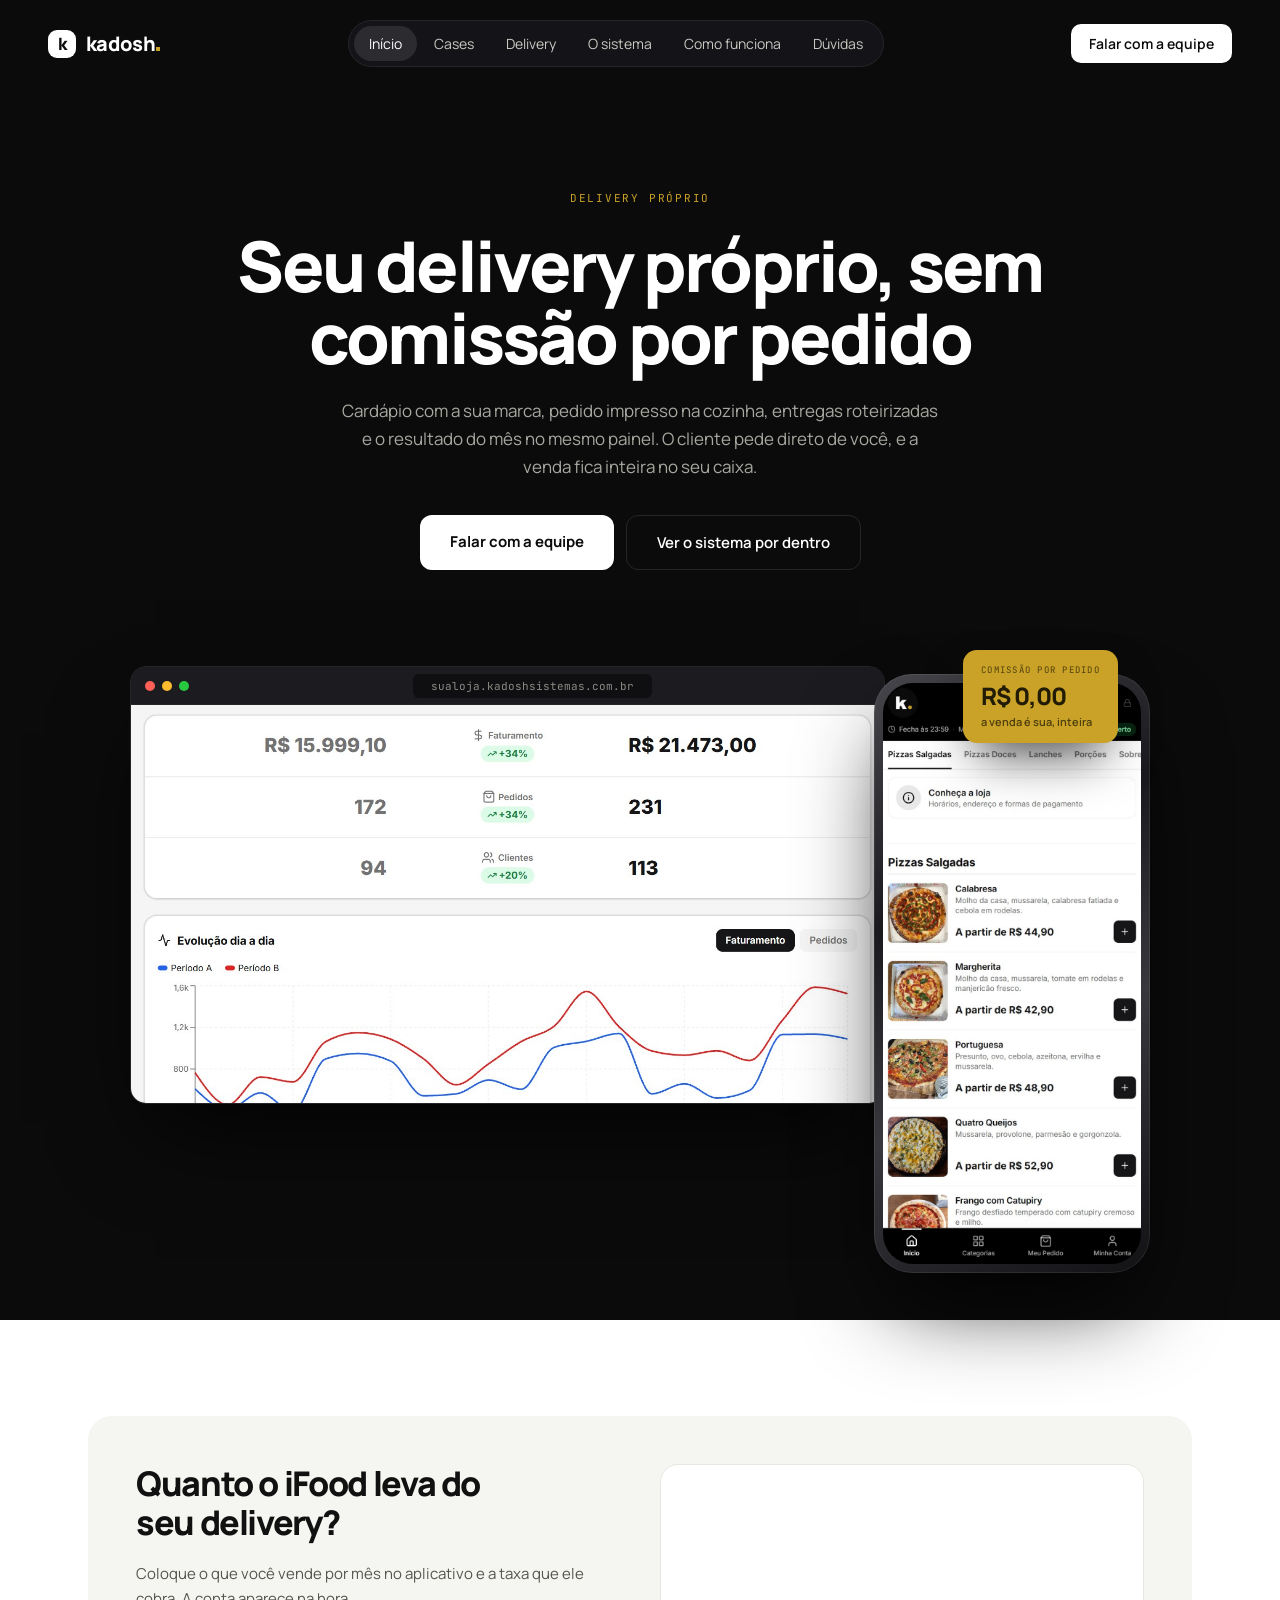
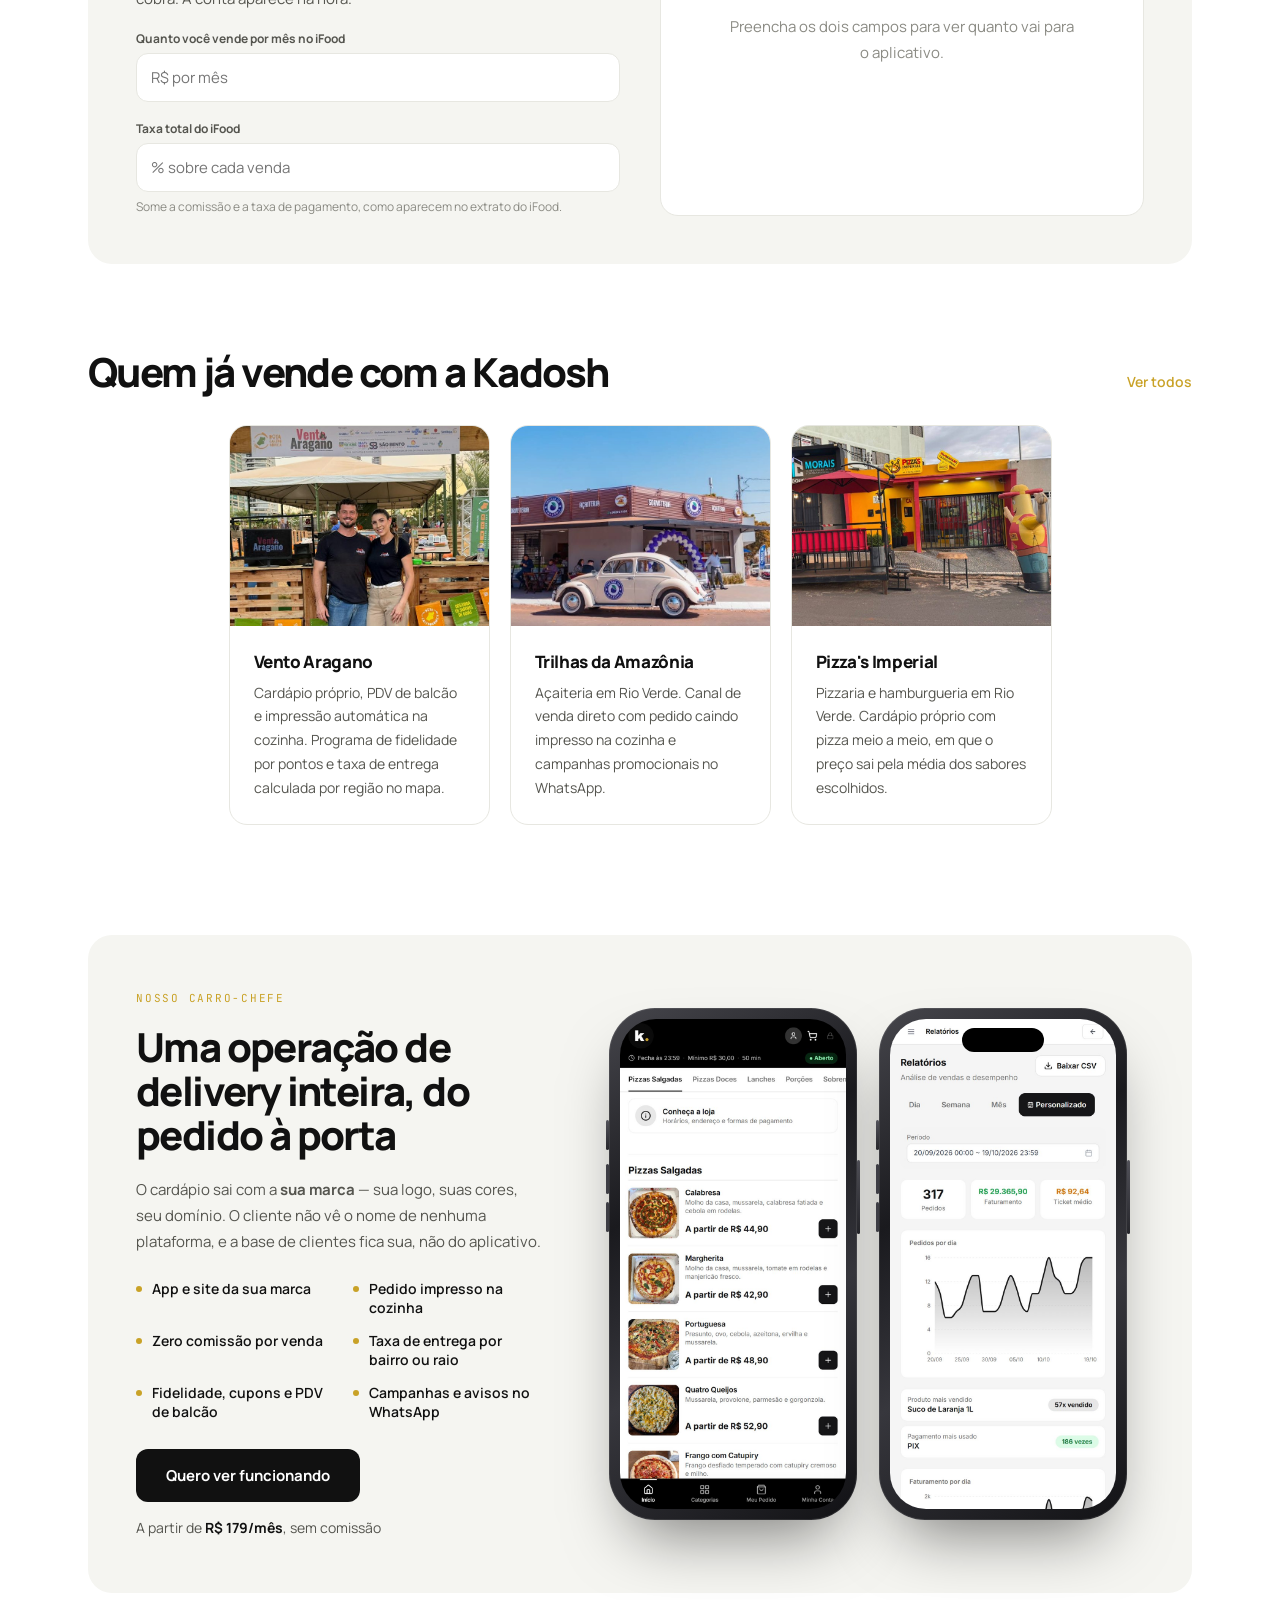
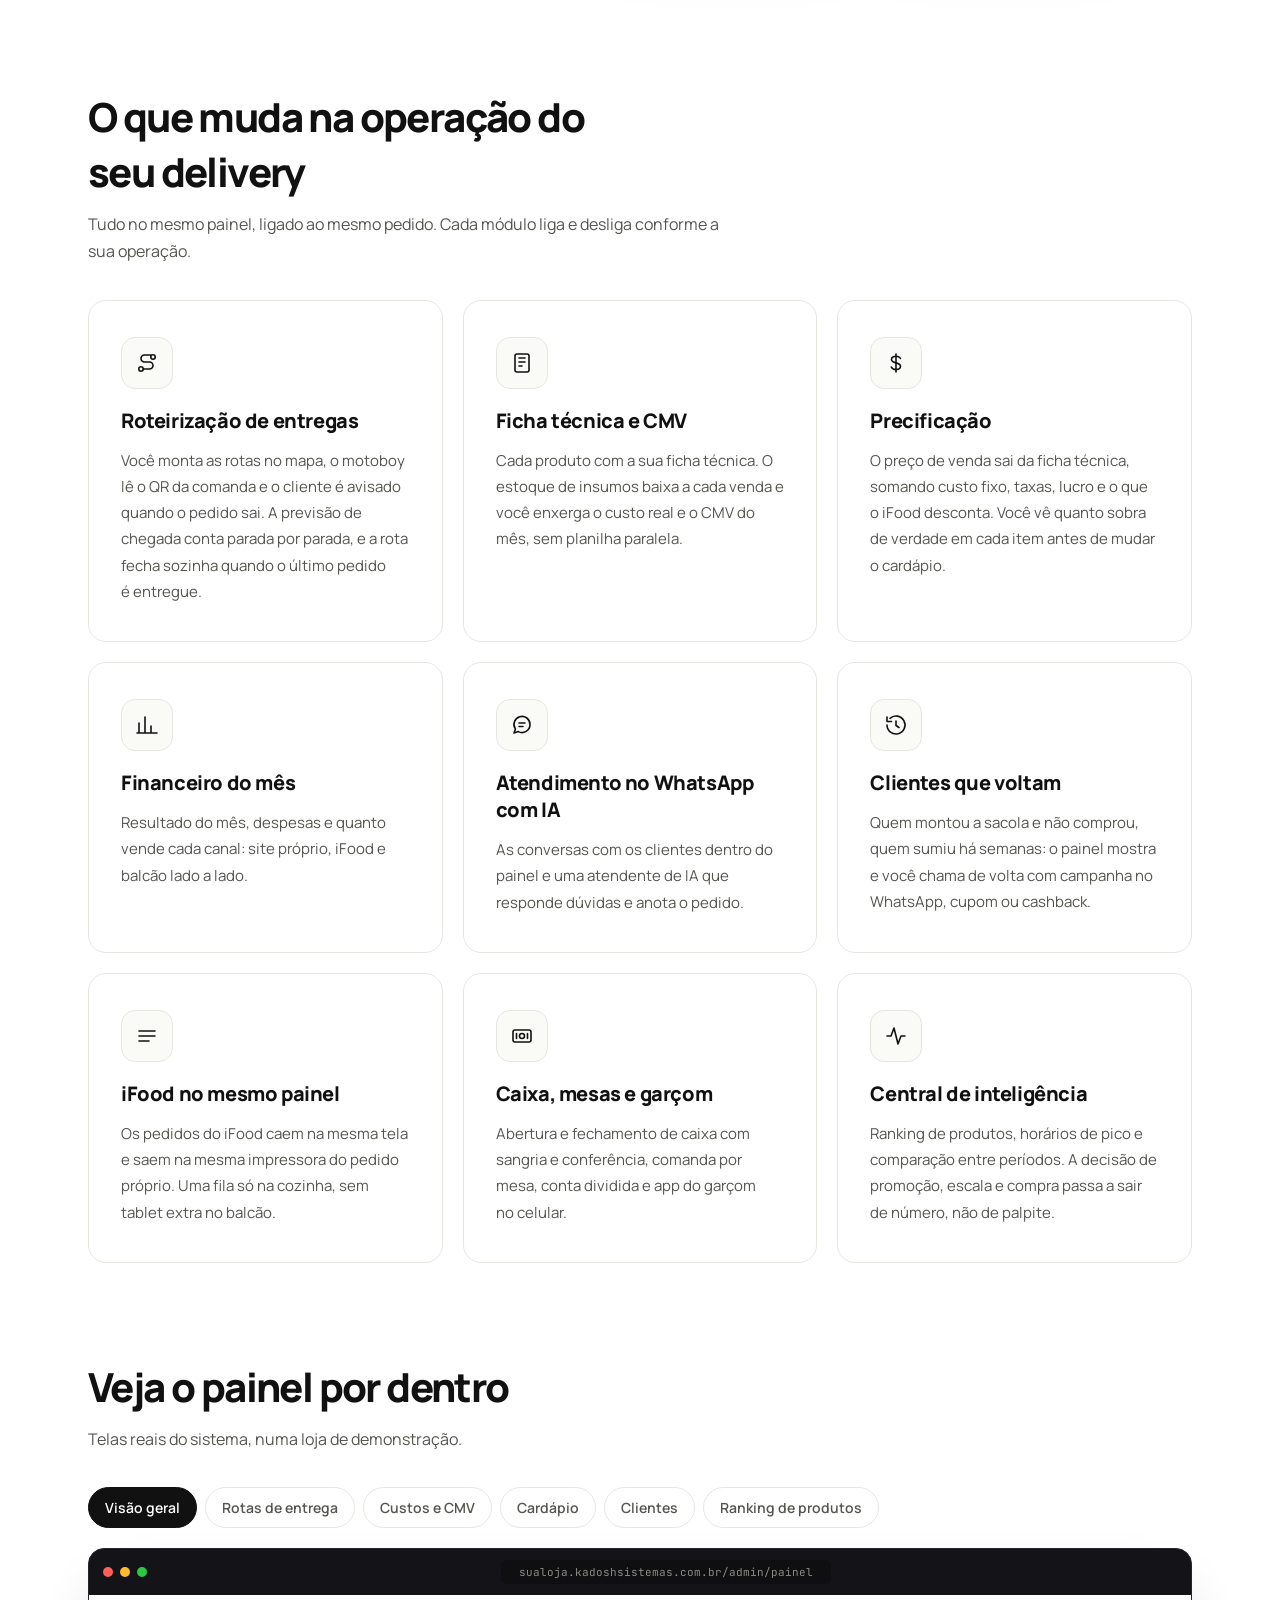
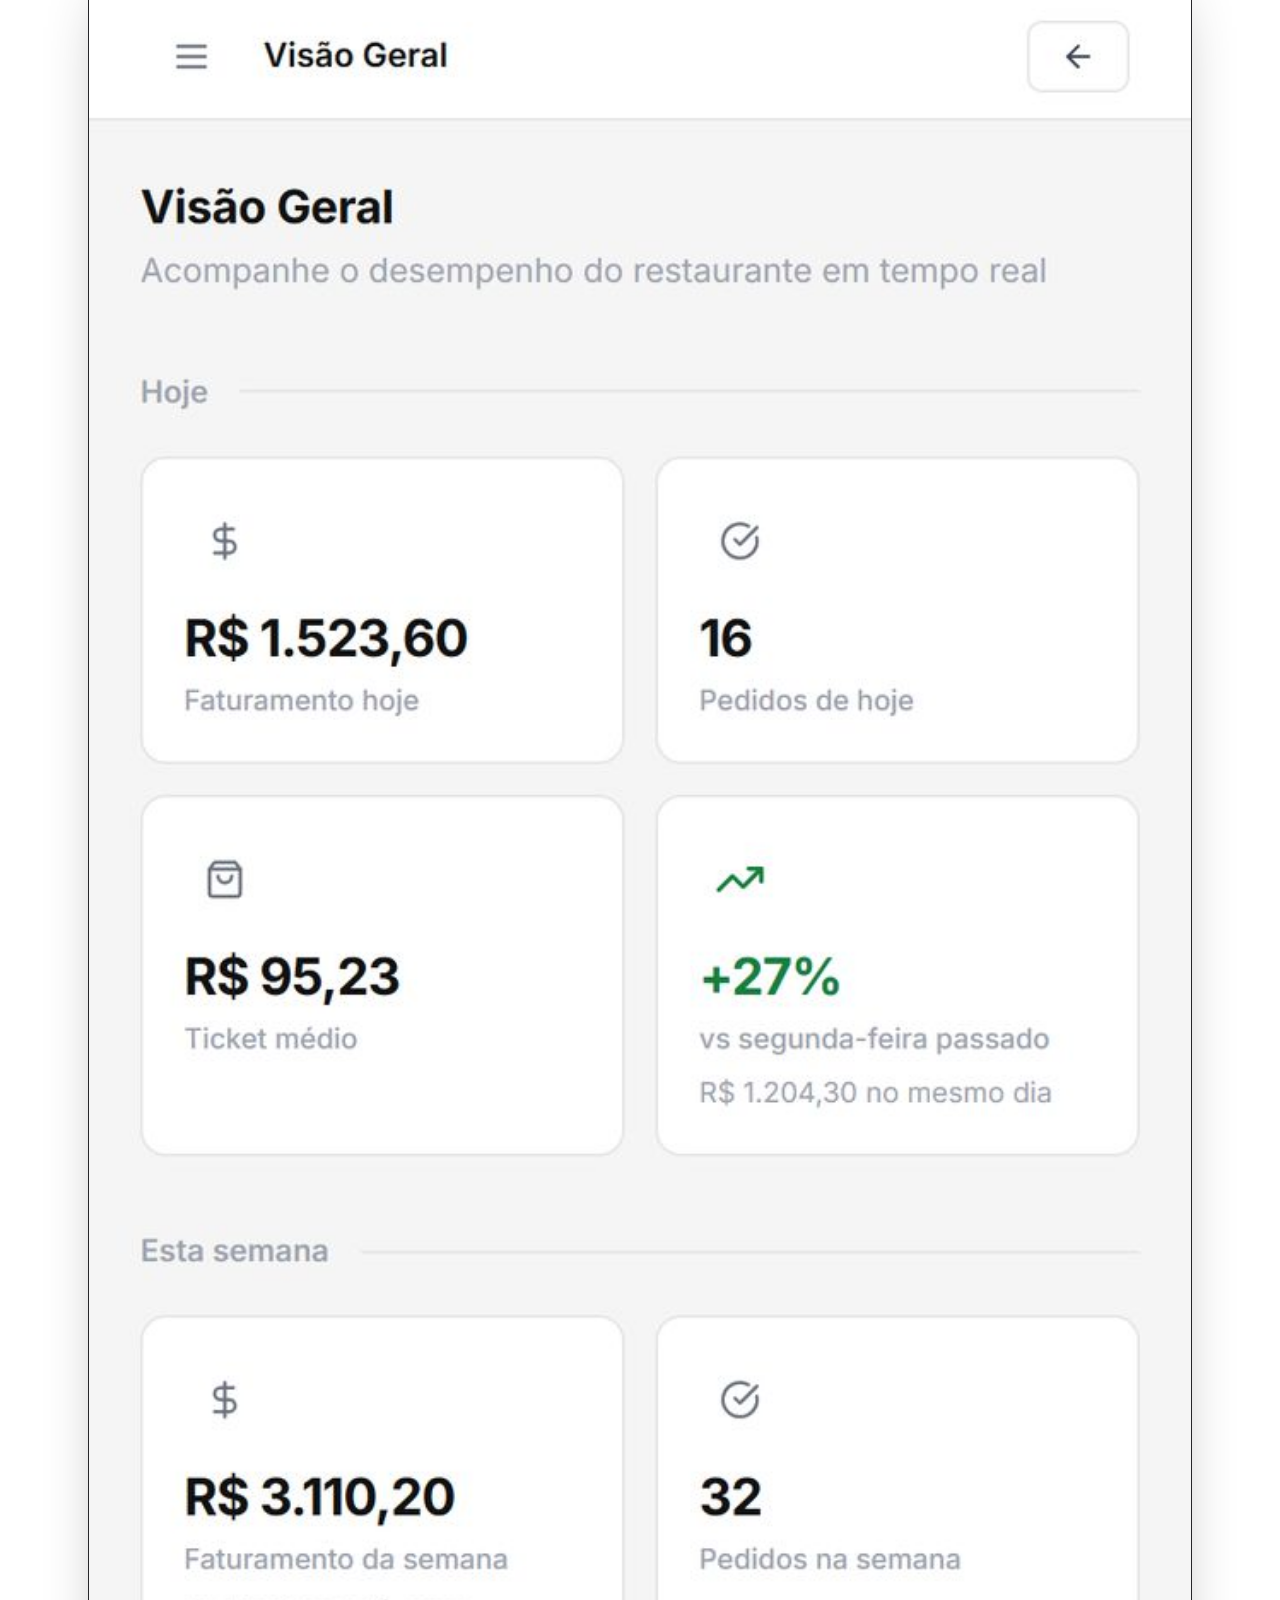
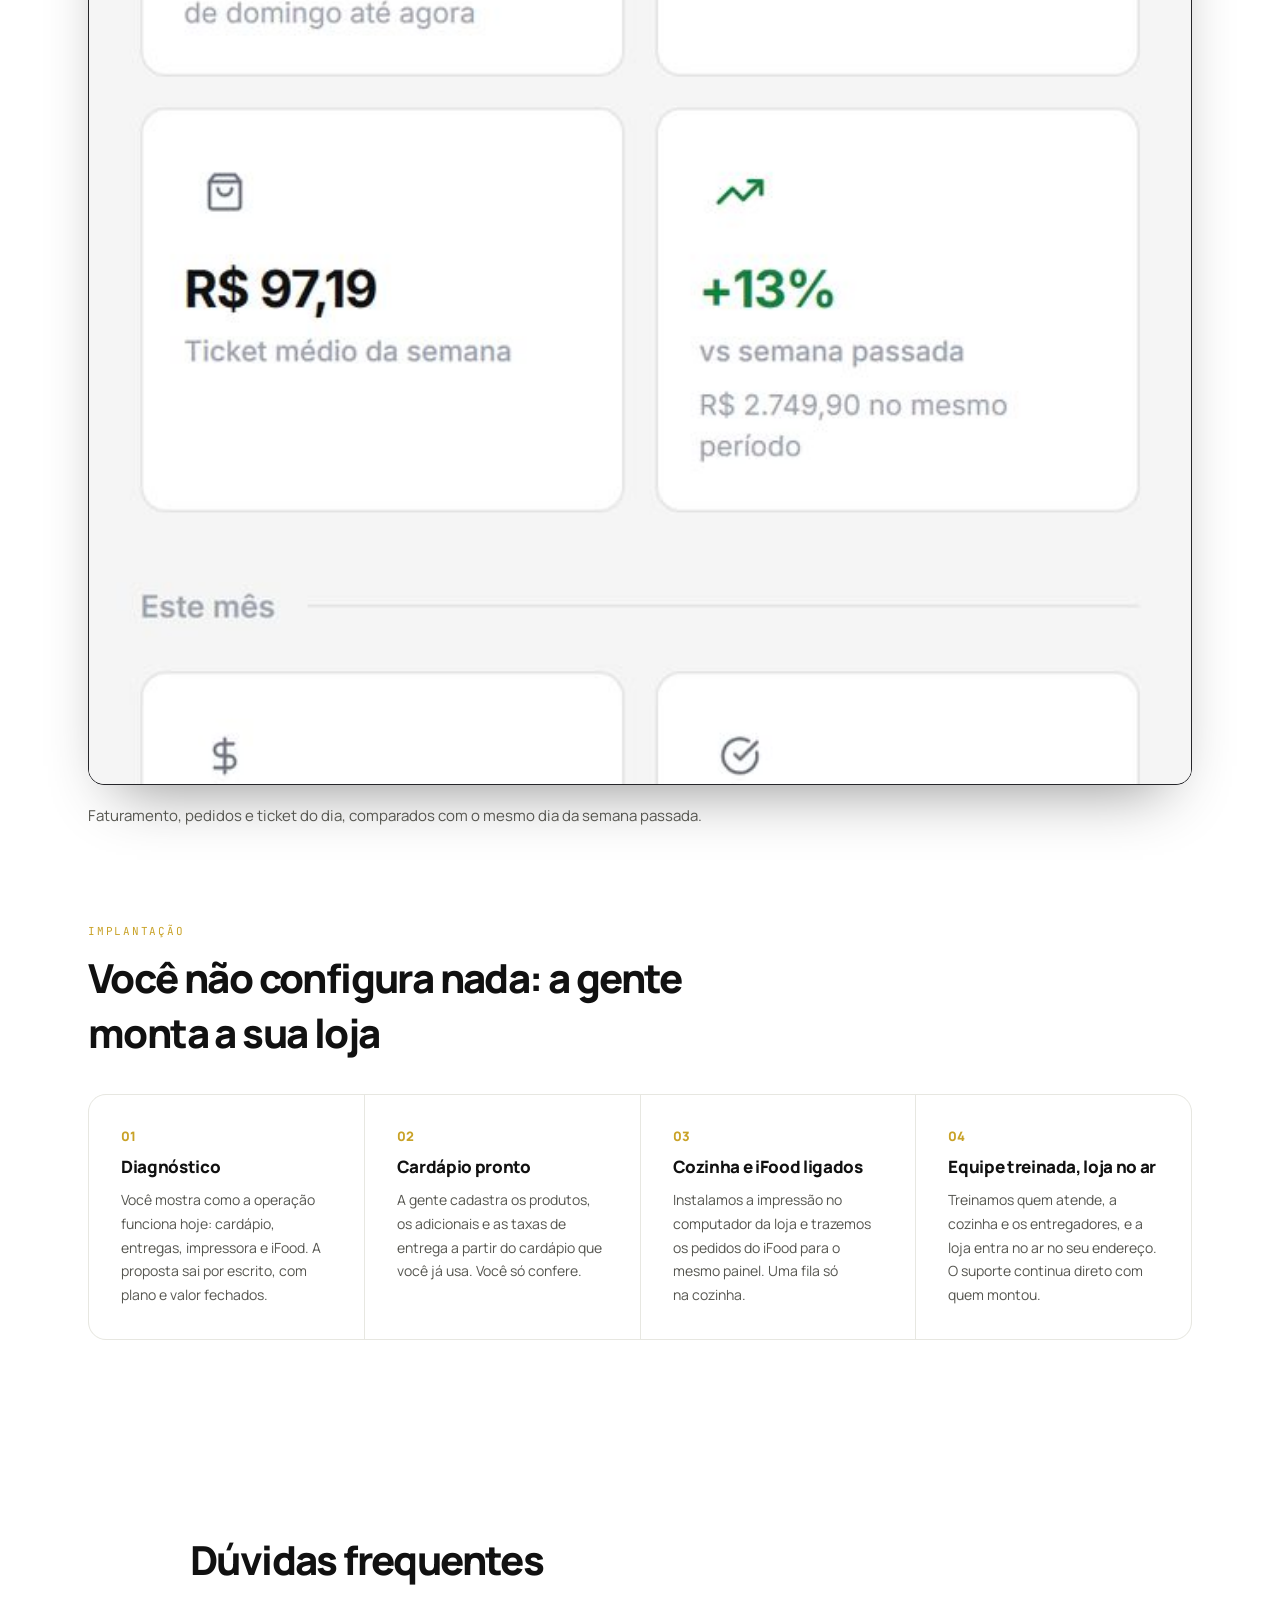
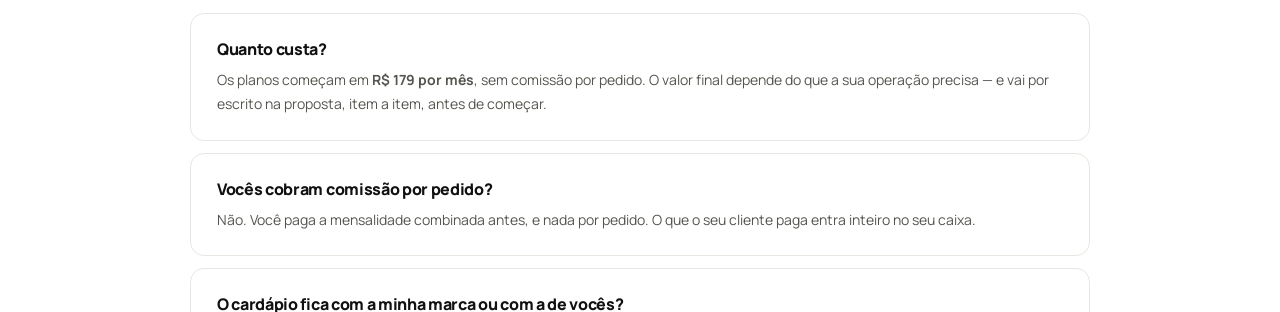
==== commit f66fc0d8: "Abertura no celular: topo mais justo, título em 3 linhas, botões da mesma largura e o cardápio no ce" ====
--- a/index.html
+++ b/index.html
@@ -69,6 +69,14 @@
     <a class="btn" href="#contato">Falar com a equipe</a>
     <a class="btn btn-ghost" href="#operacao">Ver o sistema por dentro</a>
   </div>
+  <!-- celular: no lugar da janela do painel (pequena demais nessa tela), o cardápio da loja no celular -->
+  <div class="hero-cel" aria-hidden="true">
+    <div class="device">
+      <span class="btn-l"></span><span class="btn-r"></span>
+      <div class="screen"><span class="island"></span><img src="/assets/print-cardapio-mobile.jpg" alt="" loading="eager"></div>
+    </div>
+    <div class="hero-cel-selo"><span>COMISSÃO POR PEDIDO</span><b>R$ 0,00</b></div>
+  </div>
   <div class="hero-stage reveal" id="stage">
 
     <div class="layer mock-browser" data-depth="10">
@@ -197,16 +205,16 @@
   </div>
   <div class="vitrine reveal">
     <div class="vitrine-abas" role="tablist">
-      <button type="button" role="tab" class="on" data-src="/assets/painel-visao-geral.jpg" data-legenda="Faturamento, pedidos e ticket do dia, comparados com o mesmo dia da semana passada." aria-selected="true">Visão geral</button>
-      <button type="button" role="tab" class="" data-src="/assets/painel-rotas.jpg" data-legenda="Pedidos prontos agrupados em rotas no mapa, com a ordem de cada parada e o tempo previsto." aria-selected="false">Rotas de entrega</button>
-      <button type="button" role="tab" class="" data-src="/assets/painel-cmv.jpg" data-legenda="O custo de cada produto pela ficha técnica, com alerta quando o CMV passa da meta da loja." aria-selected="false">Custos e CMV</button>
-      <button type="button" role="tab" class="" data-src="/assets/painel-cardapio.jpg" data-legenda="Produtos, fotos, tamanhos e adicionais editados direto no painel, com o CMV de cada item à vista." aria-selected="false">Cardápio</button>
-      <button type="button" role="tab" class="" data-src="/assets/painel-clientes.jpg" data-legenda="Quem mais compra e quem sumiu, com atalho para chamar no WhatsApp com um cupom pronto." aria-selected="false">Clientes</button>
-      <button type="button" role="tab" class="" data-src="/assets/painel-ranking.jpg" data-legenda="O que mais vende no período, com quantidade, faturamento e participação de cada item." aria-selected="false">Ranking de produtos</button>
+      <button type="button" role="tab" class="on" data-src="/assets/painel-visao-geral.jpg" data-src-cel="/assets/painel-visao-geral-cel.jpg" data-legenda="Faturamento, pedidos e ticket do dia, comparados com o mesmo dia da semana passada." aria-selected="true">Visão geral</button>
+      <button type="button" role="tab" class="" data-src="/assets/painel-rotas.jpg" data-src-cel="/assets/painel-rotas-cel.jpg" data-legenda="Pedidos prontos agrupados em rotas no mapa, com a ordem de cada parada e o tempo previsto." aria-selected="false">Rotas de entrega</button>
+      <button type="button" role="tab" class="" data-src="/assets/painel-cmv.jpg" data-src-cel="/assets/painel-cmv-cel.jpg" data-legenda="O custo de cada produto pela ficha técnica, com alerta quando o CMV passa da meta da loja." aria-selected="false">Custos e CMV</button>
+      <button type="button" role="tab" class="" data-src="/assets/painel-cardapio.jpg" data-src-cel="/assets/painel-cardapio-cel.jpg" data-legenda="Produtos, fotos, tamanhos e adicionais editados direto no painel, com o CMV de cada item à vista." aria-selected="false">Cardápio</button>
+      <button type="button" role="tab" class="" data-src="/assets/painel-clientes.jpg" data-src-cel="/assets/painel-clientes-cel.jpg" data-legenda="Quem mais compra e quem sumiu, com atalho para chamar no WhatsApp com um cupom pronto." aria-selected="false">Clientes</button>
+      <button type="button" role="tab" class="" data-src="/assets/painel-ranking.jpg" data-src-cel="/assets/painel-ranking-cel.jpg" data-legenda="O que mais vende no período, com quantidade, faturamento e participação de cada item." aria-selected="false">Ranking de produtos</button>
     </div>
     <div class="vitrine-quadro">
       <div class="vitrine-barra"><span></span><span></span><span></span><em>sualoja.kadoshsistemas.com.br/admin/painel</em></div>
-      <img src="/assets/painel-visao-geral.jpg" alt="Painel Kadosh: visão geral" loading="lazy" width="1600" height="1000">
+      <picture><source media="(max-width:640px)" srcset="/assets/painel-visao-geral-cel.jpg"><img src="/assets/painel-visao-geral.jpg" alt="Painel Kadosh: visão geral" loading="lazy" width="1600" height="1000"></picture>
     </div>
     <p class="vitrine-legenda">Faturamento, pedidos e ticket do dia, comparados com o mesmo dia da semana passada.</p>
   </div>
--- a/assets/estilo.css
+++ b/assets/estilo.css
@@ -130,6 +130,7 @@
   .vitrine-barra em{font-style:normal;margin:0 auto;font-family:'JetBrains Mono',monospace;font-size:11px;color:#8B8B84;background:#0F0F12;padding:5px 18px;border-radius:6px}
   .vitrine-quadro img{display:block;width:100%;height:auto;background:#fff}
   .vitrine-legenda{font-size:15px;line-height:1.7;color:var(--ink-soft);margin:0;min-height:1.7em}
+  .hero-cel{display:none}
   /* calculadora de comissão */
   .calc{background:var(--sand);border-radius:24px;padding:48px;display:grid;grid-template-columns:1fr 1fr;gap:40px;align-items:stretch}
   .calc h2{font-size:34px;line-height:1.15;margin:0}
@@ -303,3 +304,41 @@
   @media (prefers-reduced-motion: reduce){
     .lightbox,.lightbox img{transition:none}
   }
+
+
+  /* celular: menos rolagem. Cases e módulos deslizam para o lado (o próximo aparece na borda),
+     cartões e etapas mais compactos, telas do painel na moldura de celular. */
+  @media (max-width:640px){
+    section.wrap{padding-top:52px!important;padding-bottom:52px!important}
+    #cases>div:first-child{flex-wrap:wrap;gap:6px 16px;align-items:center!important}
+    #cases>div:first-child a{white-space:nowrap}
+    .casos-home .cases-grid,#operacao .grid-3{display:flex;flex-wrap:nowrap;justify-content:flex-start;gap:12px;overflow-x:auto;
+      scroll-snap-type:x mandatory;scroll-padding-inline:24px;margin-inline:-24px;padding:4px 24px 14px;scrollbar-width:none;-webkit-overflow-scrolling:touch}
+    .casos-home .cases-grid::-webkit-scrollbar,#operacao .grid-3::-webkit-scrollbar{display:none}
+    .casos-home .cases-grid>.case,#operacao .grid-3>.card{flex:0 0 82%;scroll-snap-align:start}
+    html.anim .casos-home .reveal,html.anim #operacao .grid-3 .reveal{opacity:1;transform:none}
+    #operacao .card{padding:24px 22px;gap:10px}
+    #operacao .card h3{font-size:18px}
+    #operacao .card p{font-size:14px;line-height:1.65}
+    .step{padding:20px 22px;gap:6px}
+    header{padding:12px 18px;gap:10px}
+    .head-cta .btn{padding:9px 14px;font-size:13px}
+    nav a{padding:6px 11px}
+    .hero{padding:36px 22px 0;gap:18px}
+    .hero h1{font-size:34px;line-height:1.08}
+    .hero p{font-size:15px;line-height:1.6}
+    .hero .actions{flex-direction:column;align-self:stretch;gap:10px;padding-top:4px}
+    .hero .actions .btn{width:100%;text-align:center;padding:15px 20px}
+    .hero-stage{display:none}
+    .hero-cel{display:block;position:relative;width:236px;margin:14px auto 0;height:330px;overflow:hidden}
+    .hero-cel .device{width:236px;padding:9px;border-radius:40px}
+    .hero-cel .device .screen{border-radius:31px}
+    .hero-cel-selo{position:absolute;right:-6px;top:46px;background:var(--accent);color:#0B0B0C;border-radius:12px;padding:9px 12px;display:flex;flex-direction:column;gap:2px;text-align:left;box-shadow:0 14px 30px -10px rgba(0,0,0,.6)}
+    .hero-cel-selo span{font-family:'JetBrains Mono',monospace;font-size:8.5px;letter-spacing:.12em}
+    .hero-cel-selo b{font-size:20px;font-weight:800;letter-spacing:-.02em}
+    .vitrine-quadro{max-width:290px;width:100%;margin:0 auto;border-radius:36px;padding:9px;border-color:#2A2A2F;background:#1A1A1E}
+    .vitrine-barra{display:none}
+    .vitrine-quadro img{border-radius:28px}
+    .vitrine-legenda{text-align:center}
+    .calc{gap:20px}
+  }
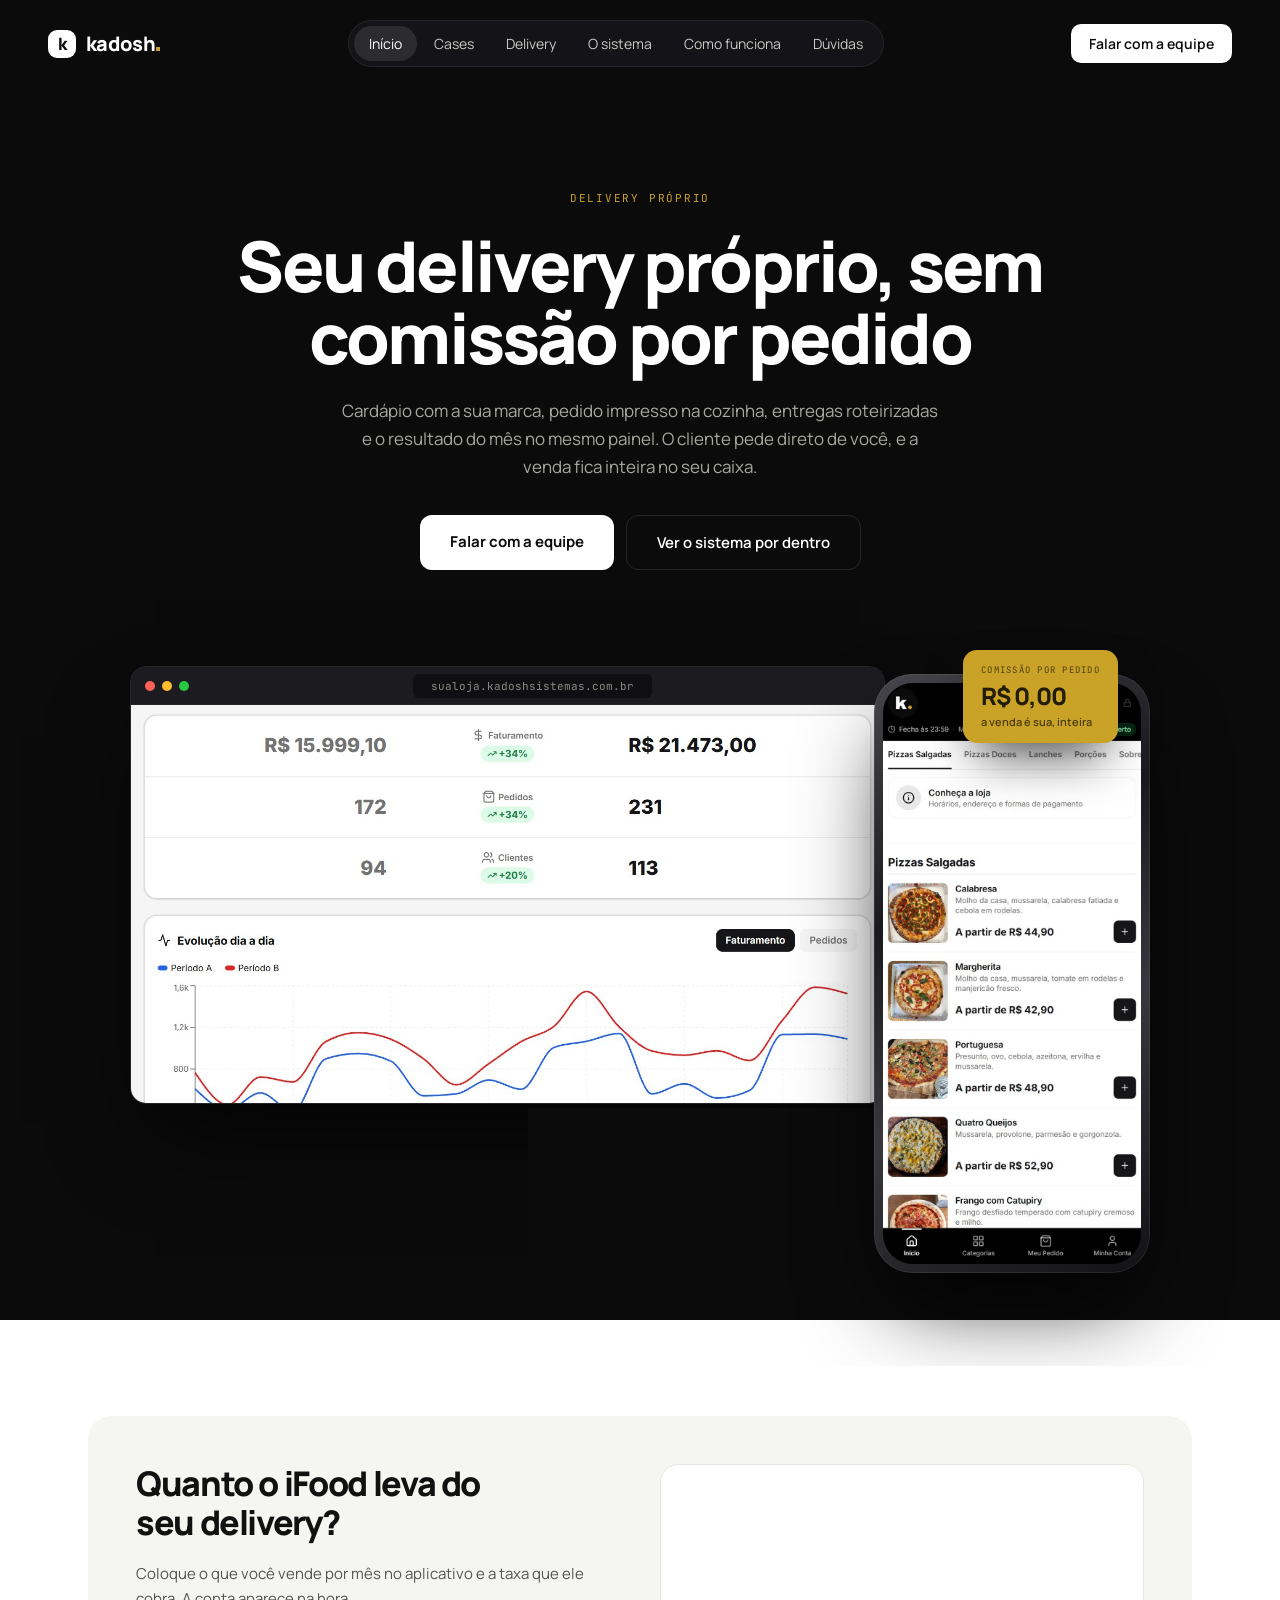
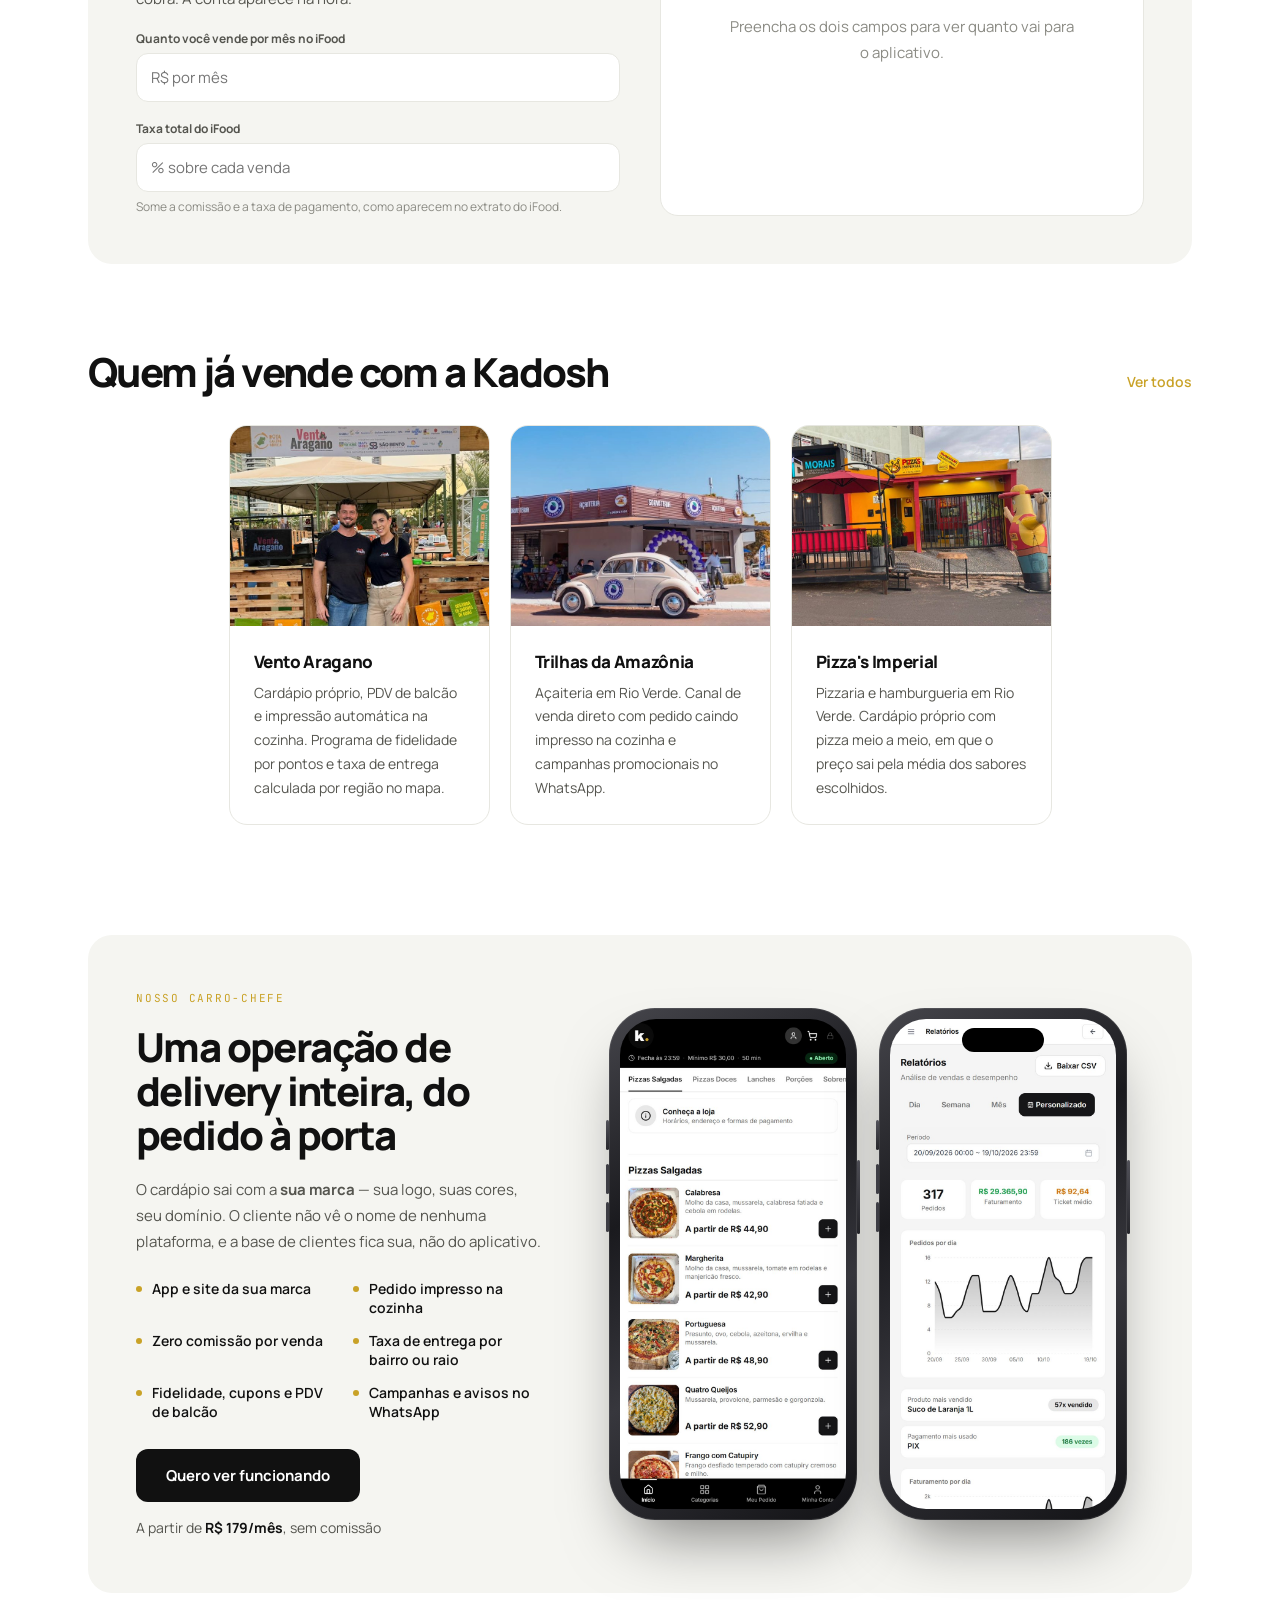
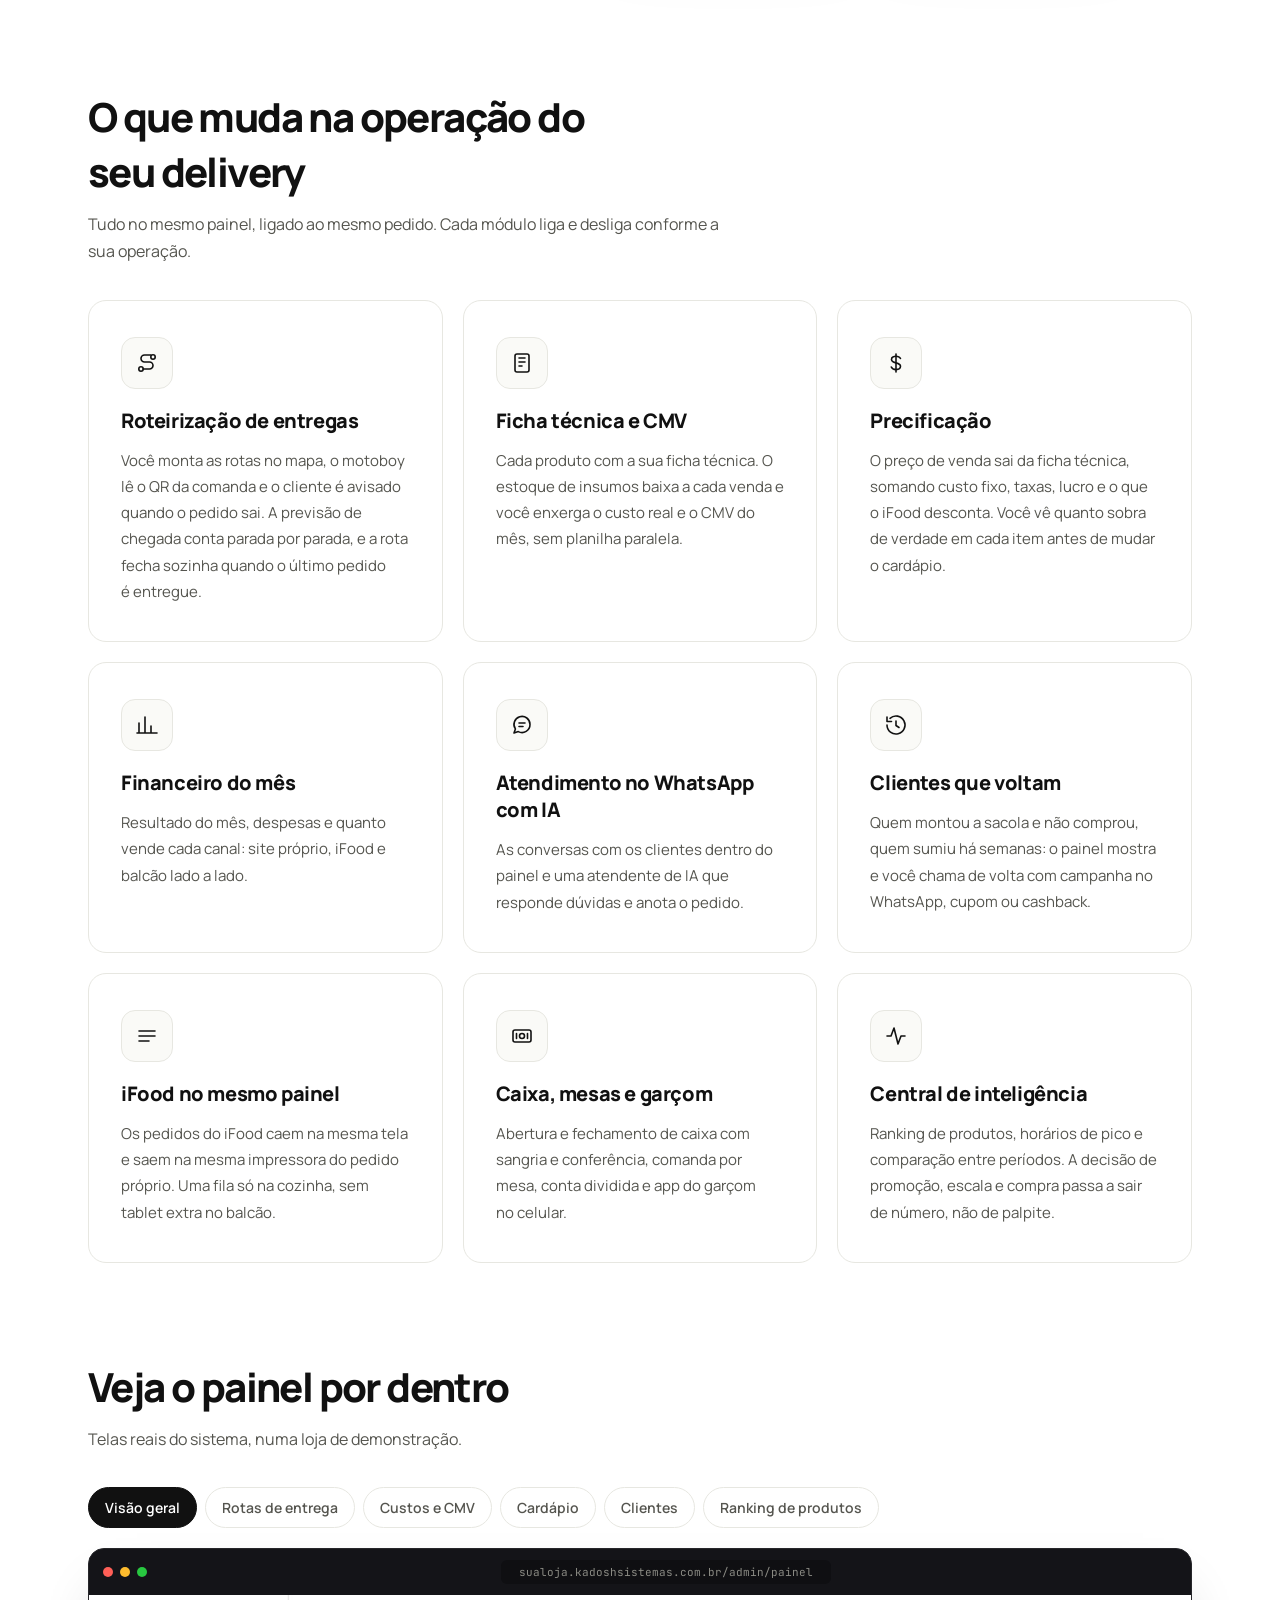
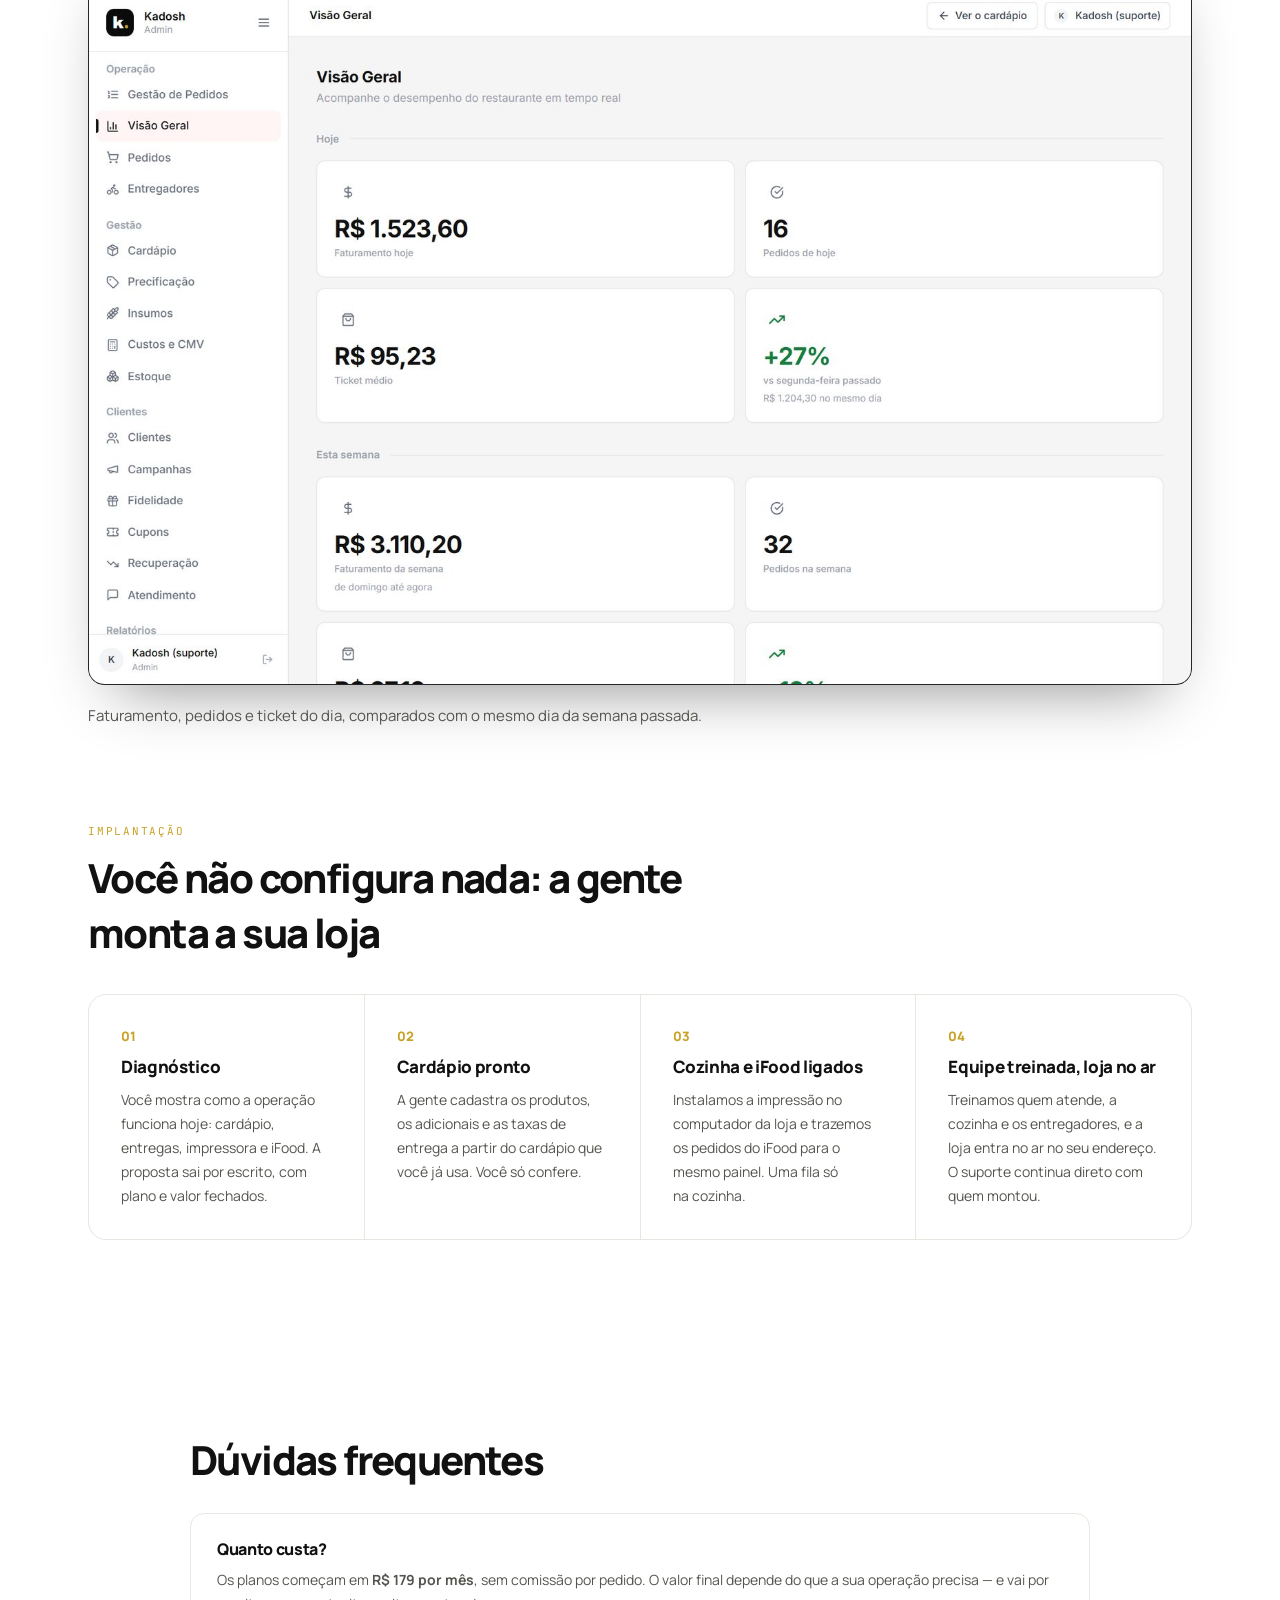
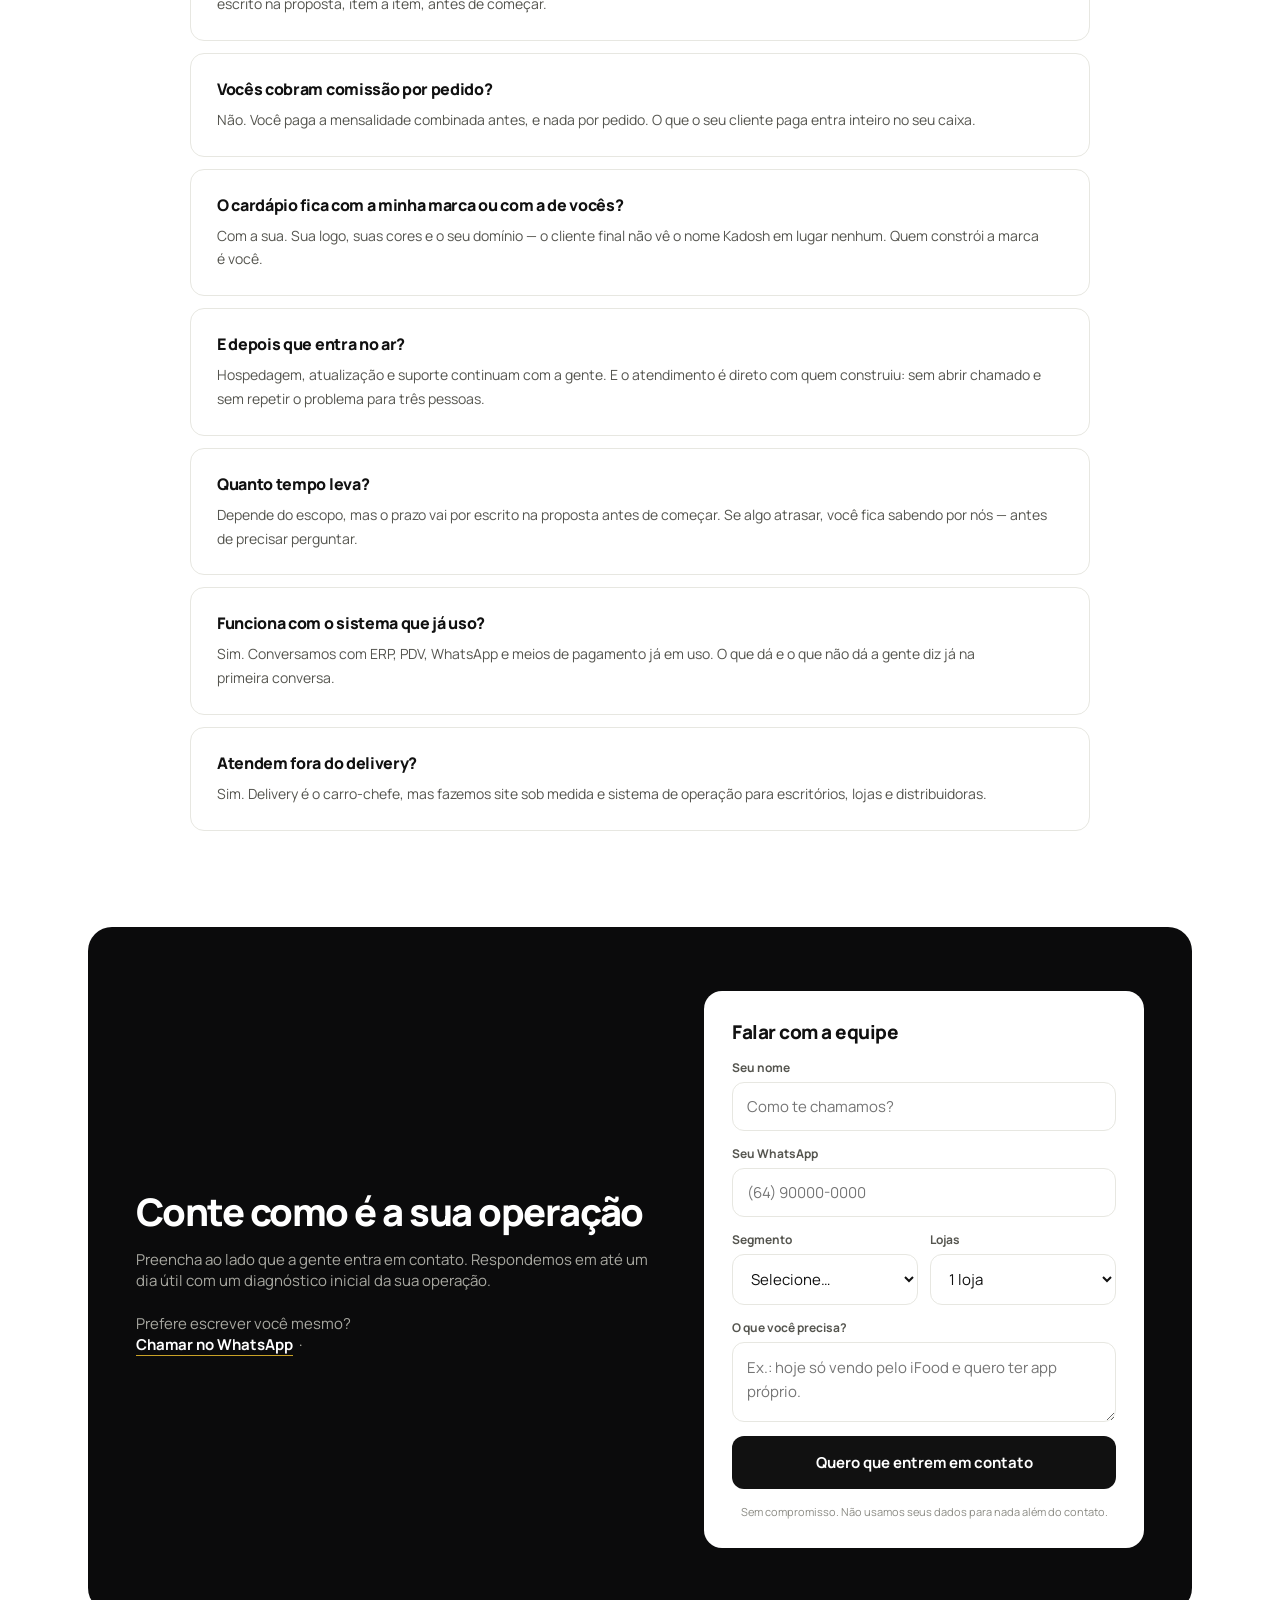
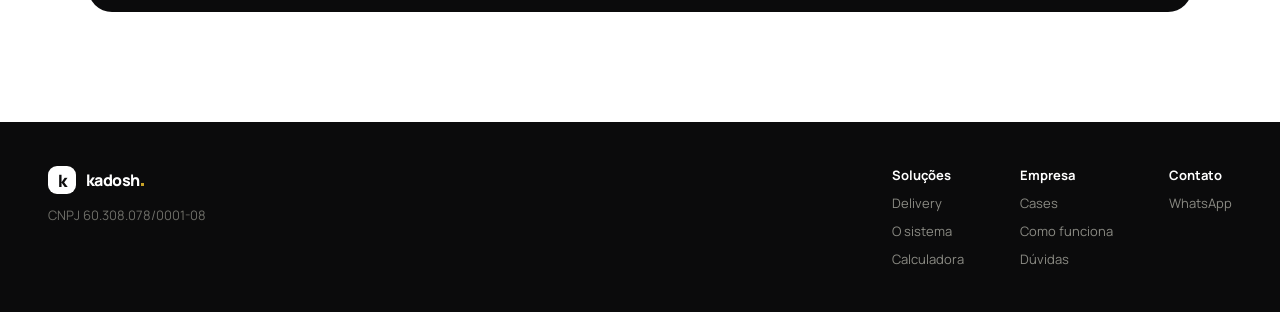
==== commit a59295bd: "Recarregar a página volta para o início (sem rolagem guardada nem pulo para o #trecho do endereço); " ====
--- a/index.html
+++ b/index.html
@@ -44,6 +44,20 @@
 </head>
 <body>
 <script>document.documentElement.classList.add('anim')</script>
+<script>
+/* Recarregar volta para o início: sem isto o navegador devolve a rolagem anterior ou pula para o
+   #trecho do endereço. Link de outra página para uma seção (/#delivery) continua funcionando. */
+(function(){
+  if ('scrollRestoration' in history) history.scrollRestoration = 'manual';
+  var n = performance.getEntriesByType && performance.getEntriesByType('navigation')[0];
+  if (n && n.type === 'reload') {
+    if (location.hash) history.replaceState(null, '', location.pathname + location.search);
+    var topo = function(){ window.scrollTo({ top: 0, left: 0, behavior: 'instant' }); };
+    topo(); document.addEventListener('DOMContentLoaded', topo); window.addEventListener('load', topo);
+  }
+})();
+</script>
+
 
 <header>
   <a class="logo" href="#top"><span class="mark">k</span><span class="word">kadosh<i class="quad"></i></span></a>
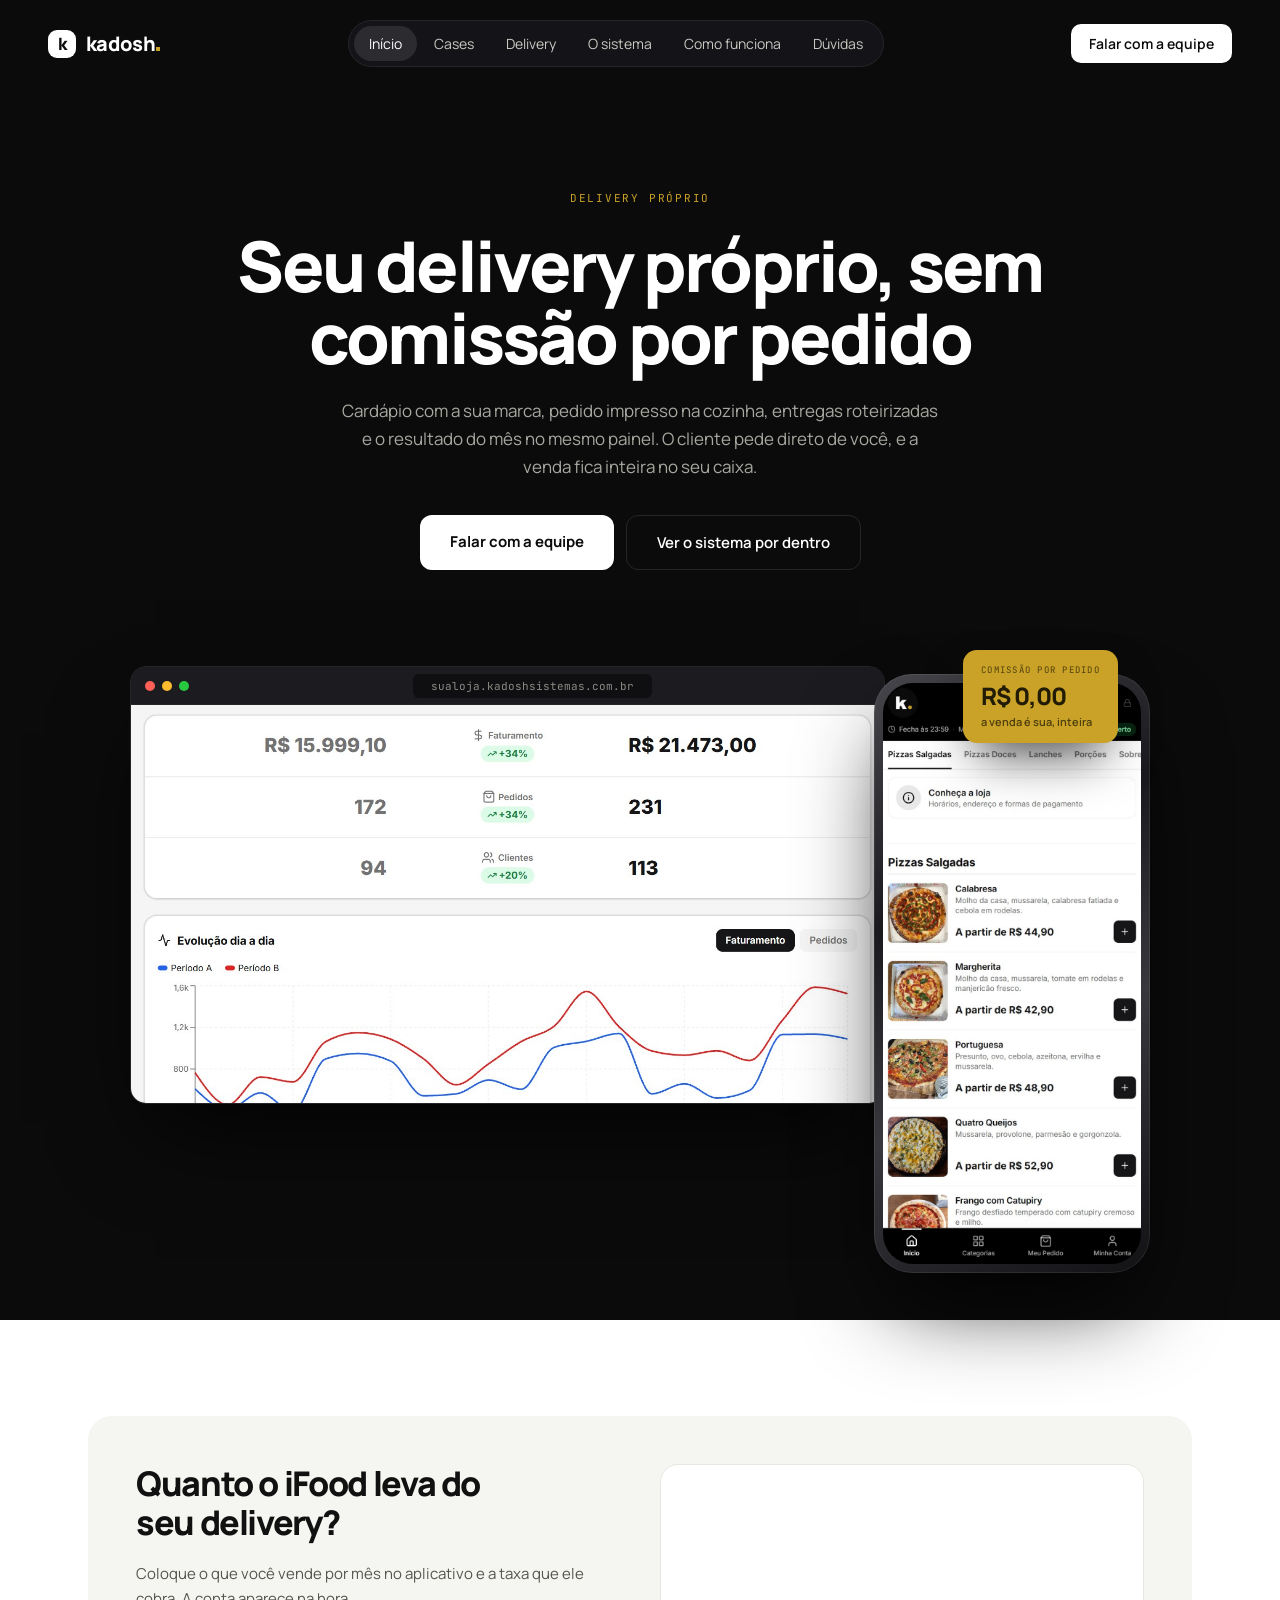
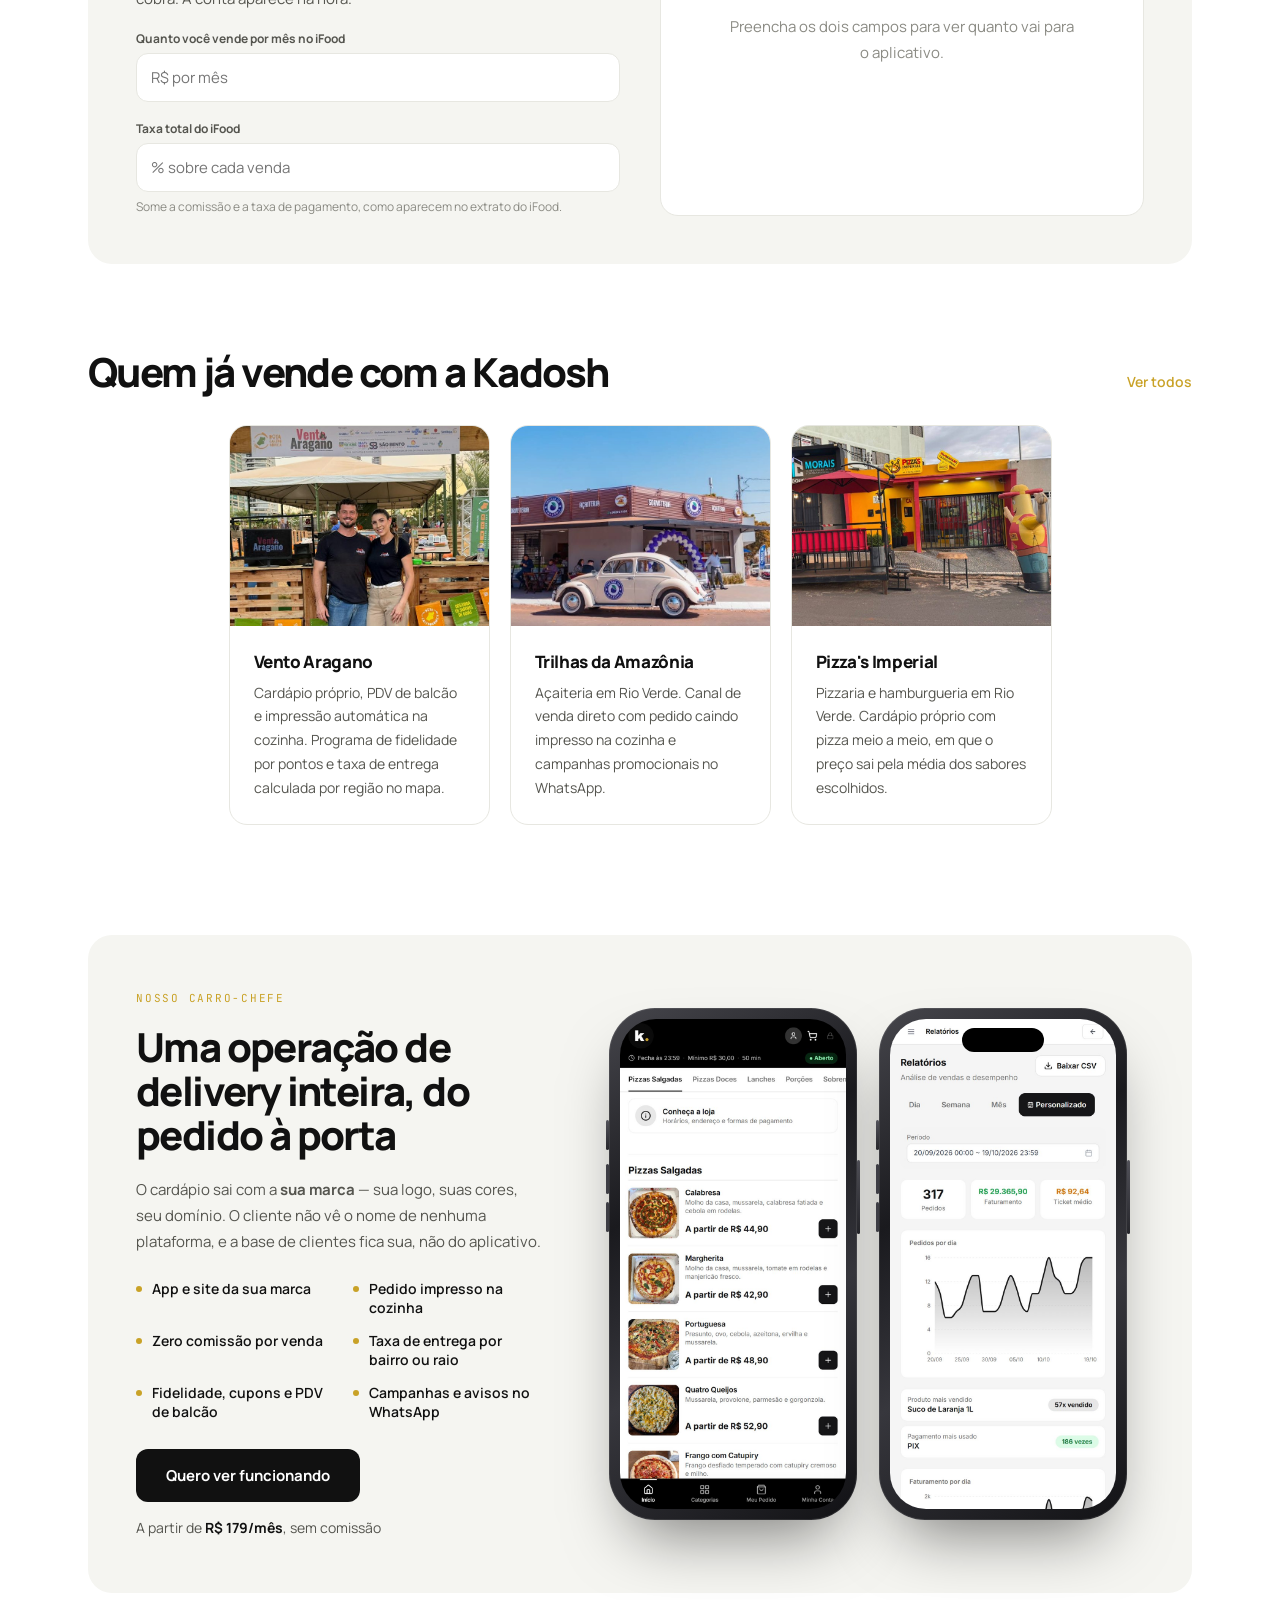
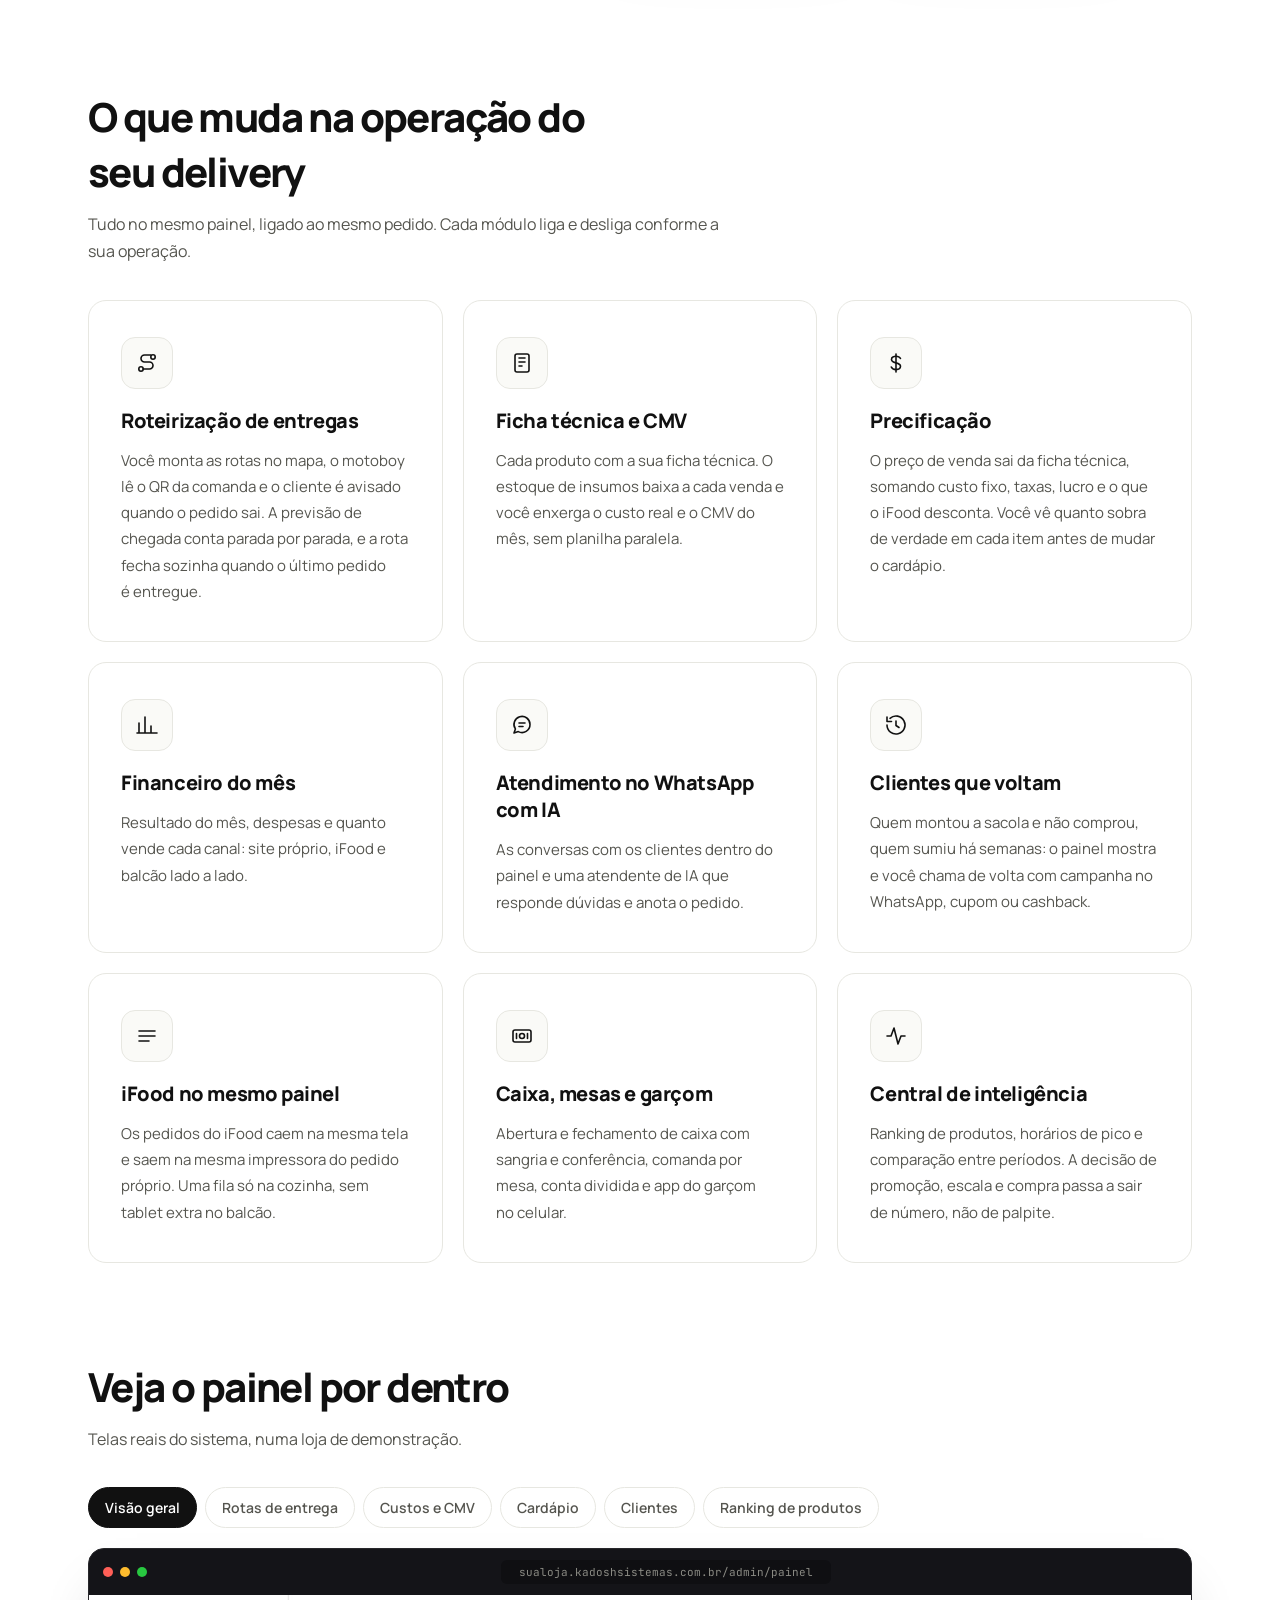
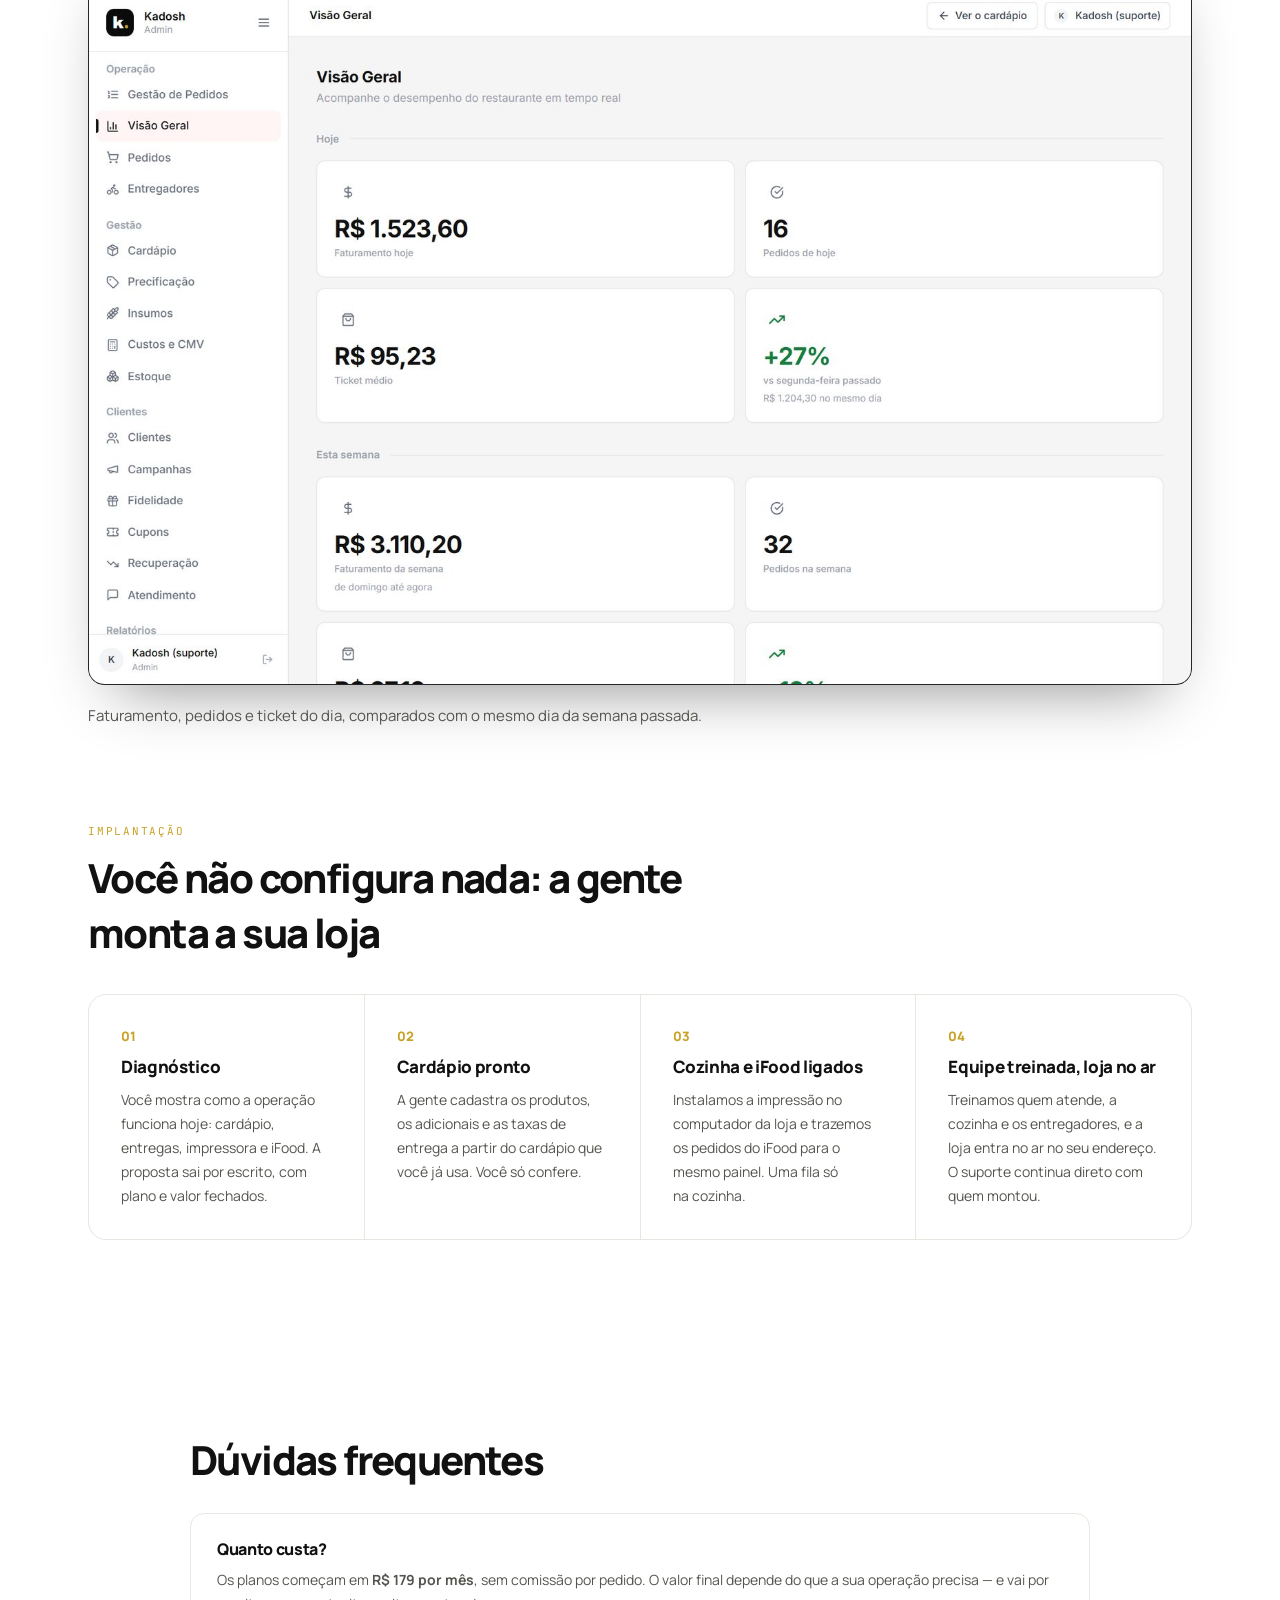
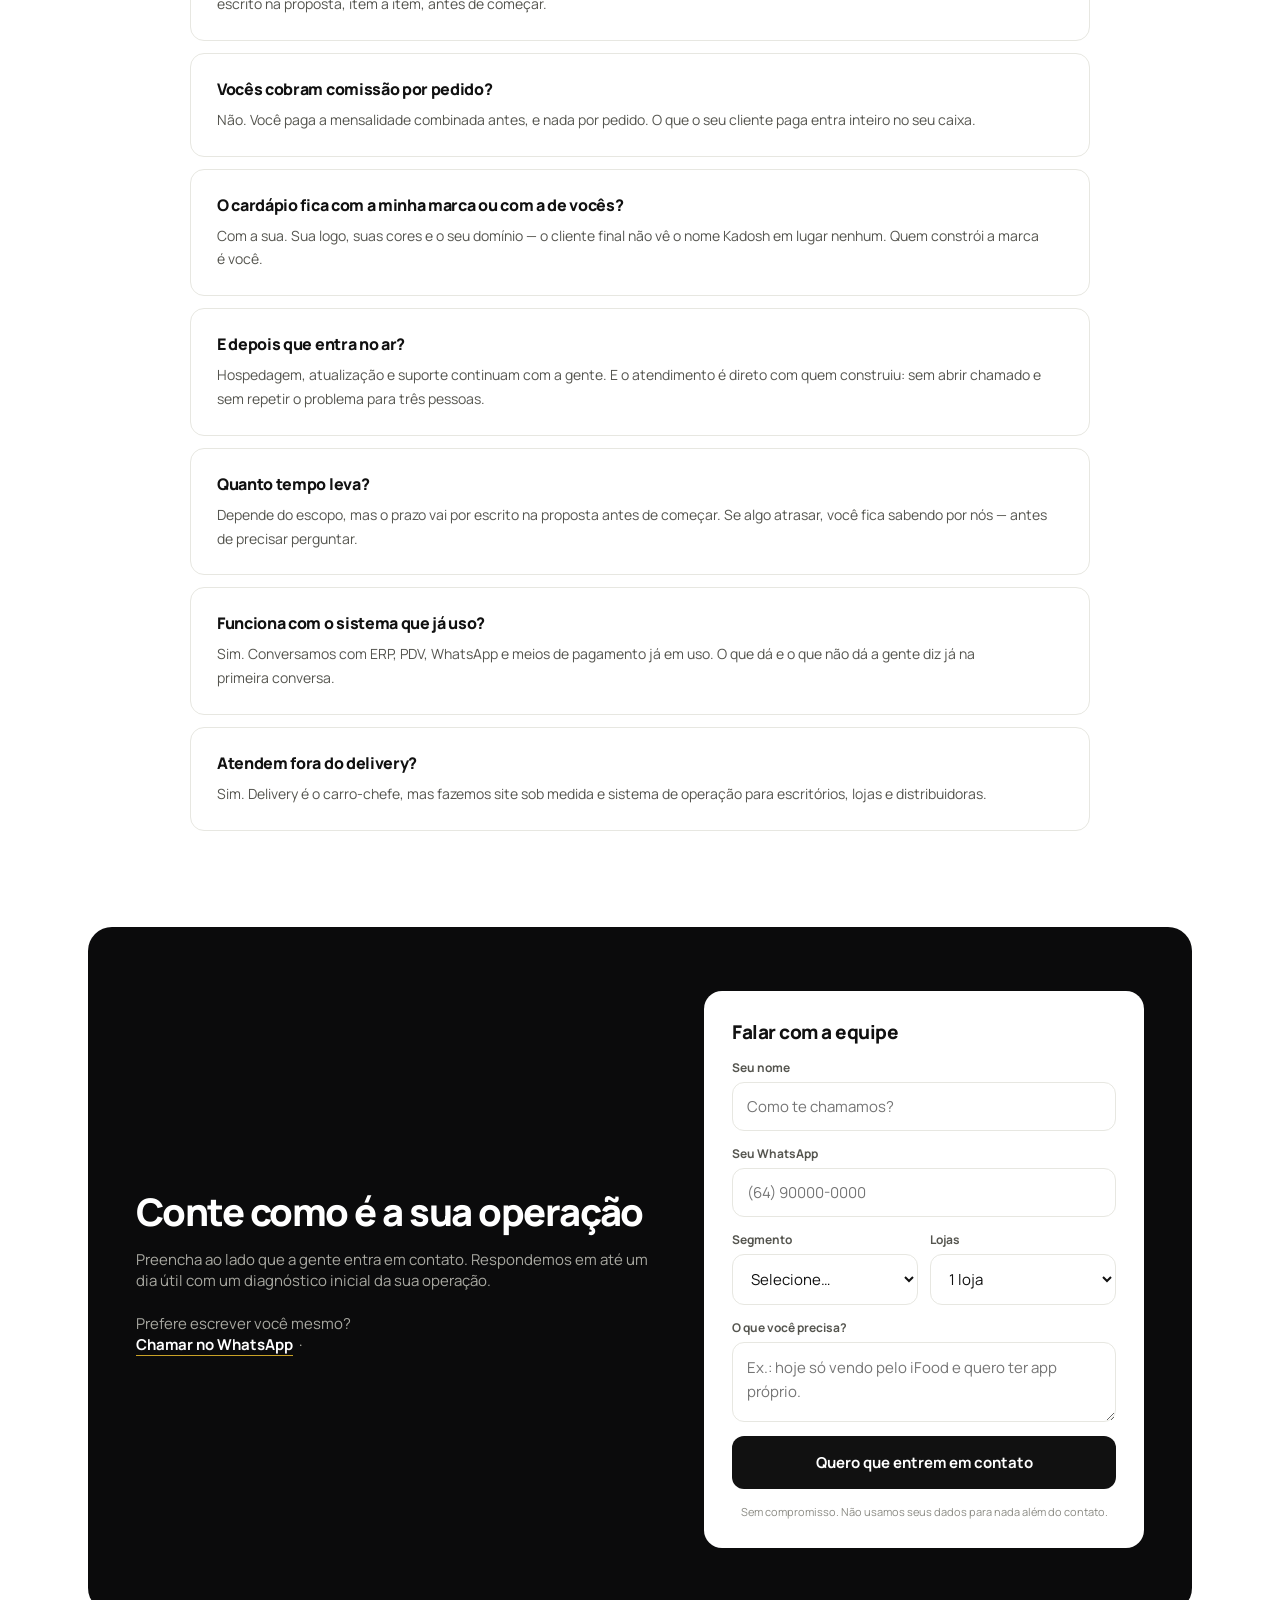
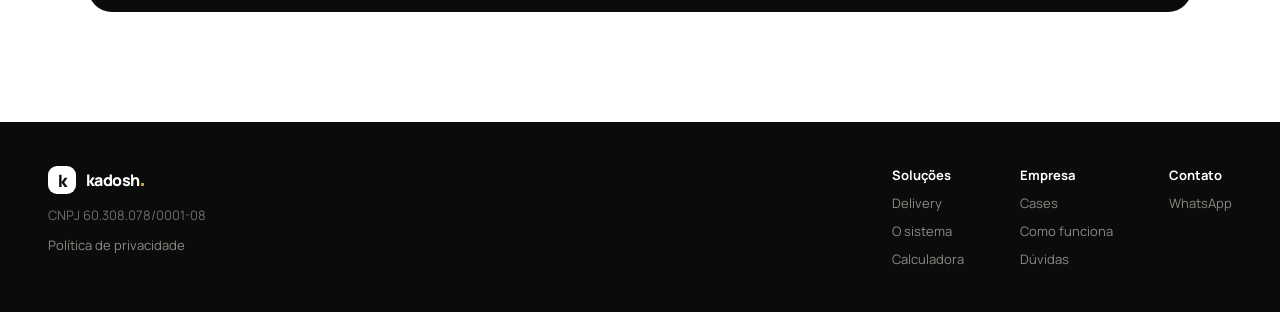
==== commit 3c5a92e6: "Dados da empresa para o Google (JSON-LD) e texto alternativo no cardápio do celular; registra a polí" ====
--- a/index.html
+++ b/index.html
@@ -38,6 +38,23 @@
 <meta property="og:image:alt" content="Painel da Kadosh mostrando faturamento e pedidos do dia">
 <meta name="twitter:card" content="summary_large_image">
 <meta name="theme-color" content="#0B0B0C">
+<!-- Dados da empresa para o Google (só o que já está publicado no site) -->
+<script type="application/ld+json">
+{
+  "@context": "https://schema.org",
+  "@type": "Organization",
+  "name": "Kadosh",
+  "url": "https://kadoshsistemas.com.br/",
+  "logo": "https://kadoshsistemas.com.br/assets/logo-kadosh-preto.svg",
+  "taxID": "60.308.078/0001-08",
+  "contactPoint": {
+    "@type": "ContactPoint",
+    "contactType": "sales",
+    "telephone": "+55-64-99340-4936",
+    "availableLanguage": "pt-BR"
+  }
+}
+</script>
 <link rel="preconnect" href="https://fonts.gstatic.com" crossorigin>
 <link href="https://fonts.googleapis.com/css2?family=Manrope:wght@400;500;600;700;800&family=JetBrains+Mono:wght@400&display=swap" rel="stylesheet">
 <link rel="stylesheet" href="/assets/estilo.css">
@@ -87,7 +104,7 @@
   <div class="hero-cel" aria-hidden="true">
     <div class="device">
       <span class="btn-l"></span><span class="btn-r"></span>
-      <div class="screen"><span class="island"></span><img src="/assets/print-cardapio-mobile.jpg" alt="" loading="eager"></div>
+      <div class="screen"><span class="island"></span><img src="/assets/print-cardapio-mobile.jpg" alt="Cardápio da loja aberto no celular do cliente" loading="eager"></div>
     </div>
     <div class="hero-cel-selo"><span>COMISSÃO POR PEDIDO</span><b>R$ 0,00</b></div>
   </div>
@@ -321,6 +338,7 @@
   <div style="display:flex;flex-direction:column;gap:12px">
     <div class="logo"><span class="mark">k</span><span class="word" style="font-size:16px">kadosh<i class="quad"></i></span></div>
     <div style="color:#6E6E68">CNPJ 60.308.078/0001-08</div>
+    <a href="/privacidade">Política de privacidade</a>
   </div>
   <div class="fcols">
     <div class="fcol"><b>Soluções</b><a href="#delivery">Delivery</a><a href="#operacao">O sistema</a><a href="#calculadora">Calculadora</a></div>
--- a/assets/estilo.css
+++ b/assets/estilo.css
@@ -236,6 +236,17 @@
   .fcol{display:flex;flex-direction:column;gap:10px}
   .fcol b{color:#fff}
 
+  /* política de privacidade */
+  .politica{padding-top:96px;padding-bottom:110px}
+  .politica .atualizada{font-size:14px;color:var(--ink-soft)}
+  .politica article{max-width:760px}
+  .politica h3{margin:44px 0 12px;font-size:21px;font-weight:800;letter-spacing:-.02em}
+  .politica p,.politica li{font-size:16px;line-height:1.8;color:var(--ink-soft)}
+  .politica p+p,.politica ul+p{margin-top:14px}
+  .politica ul{margin:10px 0 0;padding-left:22px}
+  .politica li+li{margin-top:4px}
+  .politica a{font-weight:700;color:var(--ink);border-bottom:1px solid var(--accent)}
+
   @media (max-width:960px){
     header{flex-wrap:wrap;gap:14px;padding:16px 24px}
     section[id]{scroll-margin-top:160px}
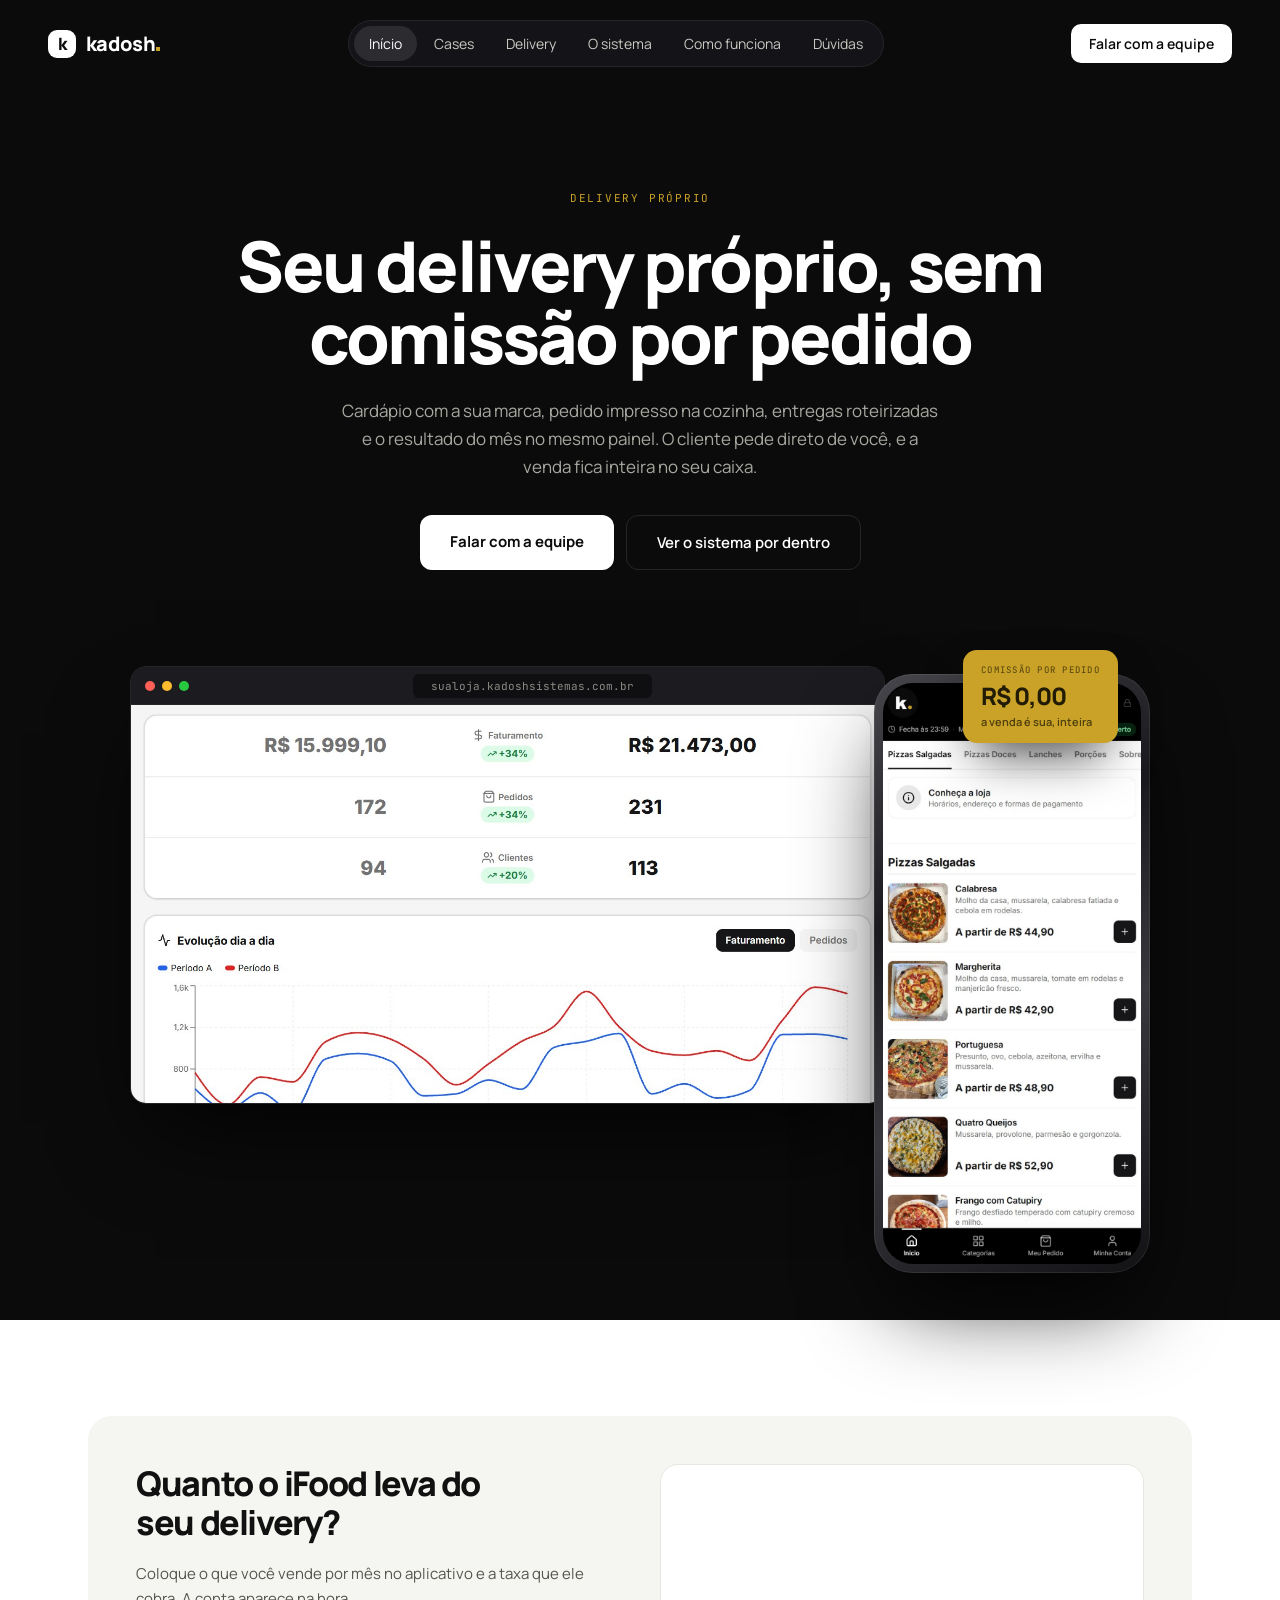
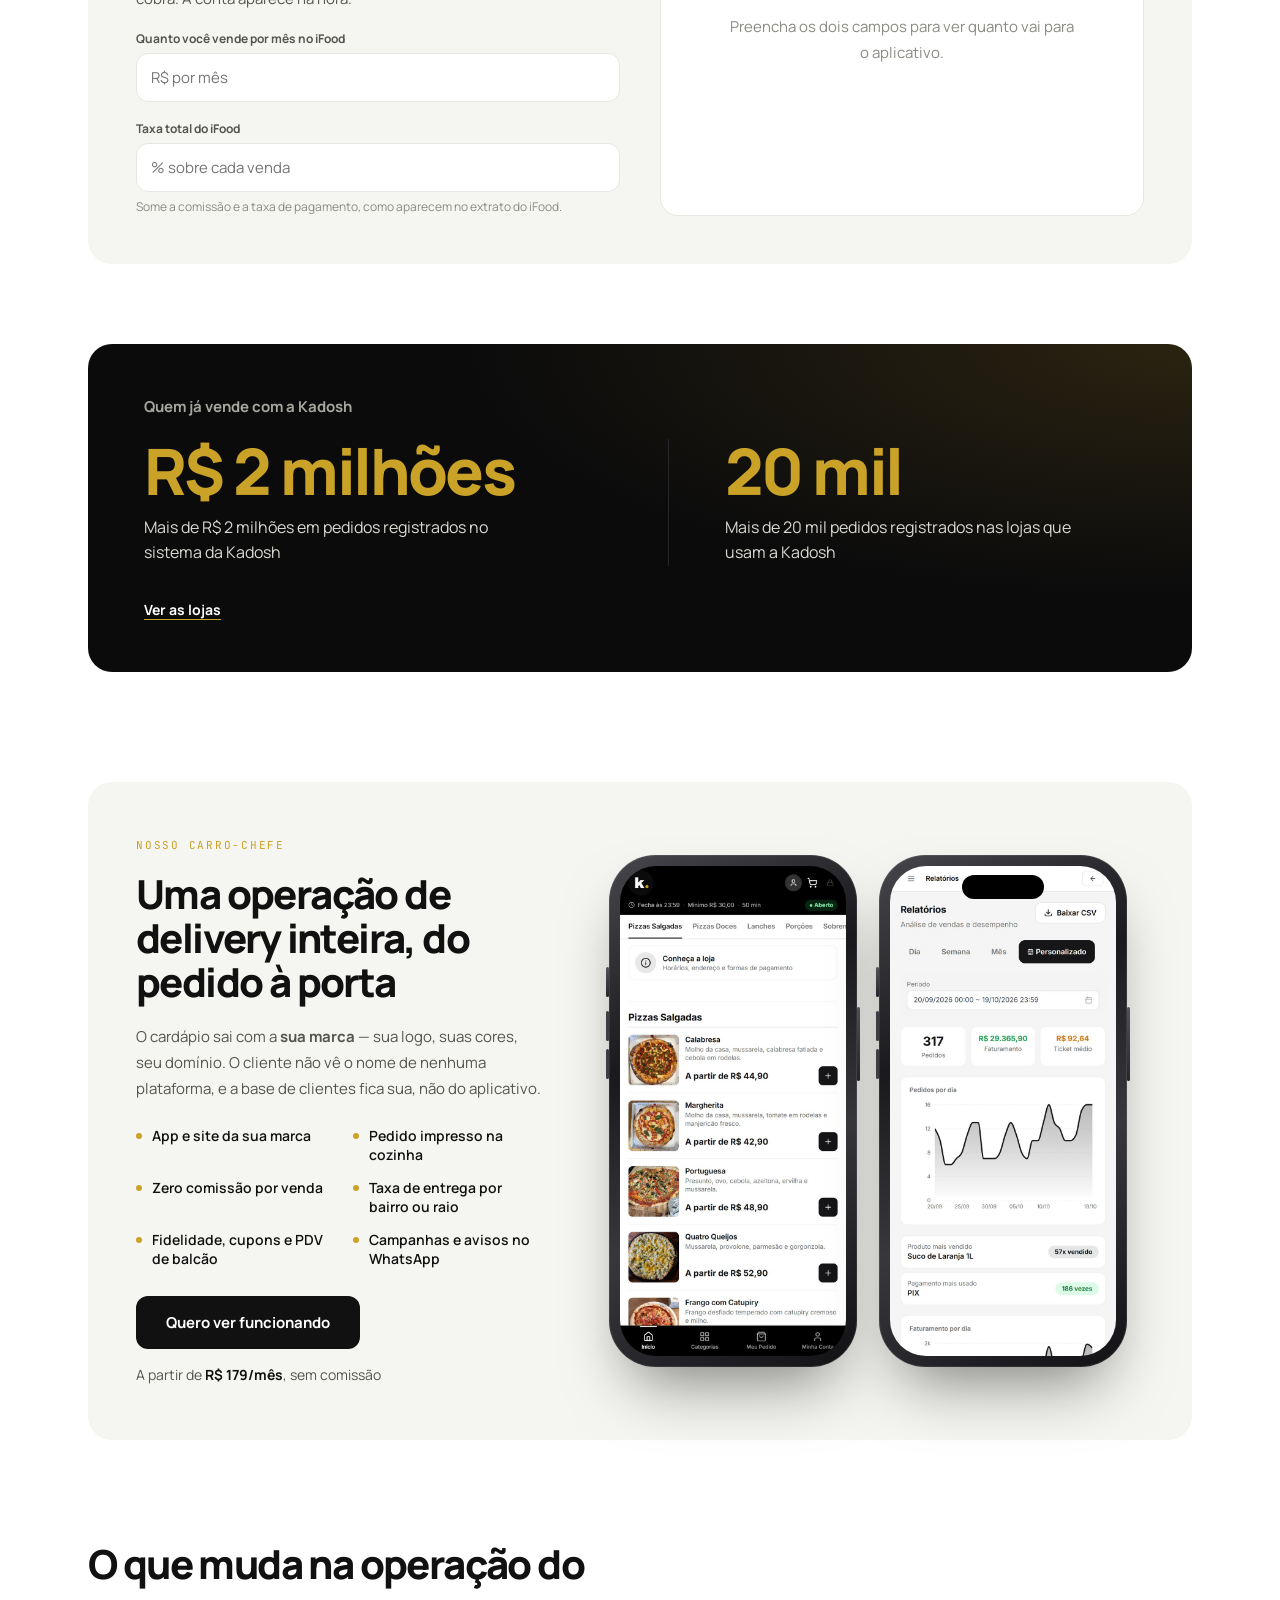
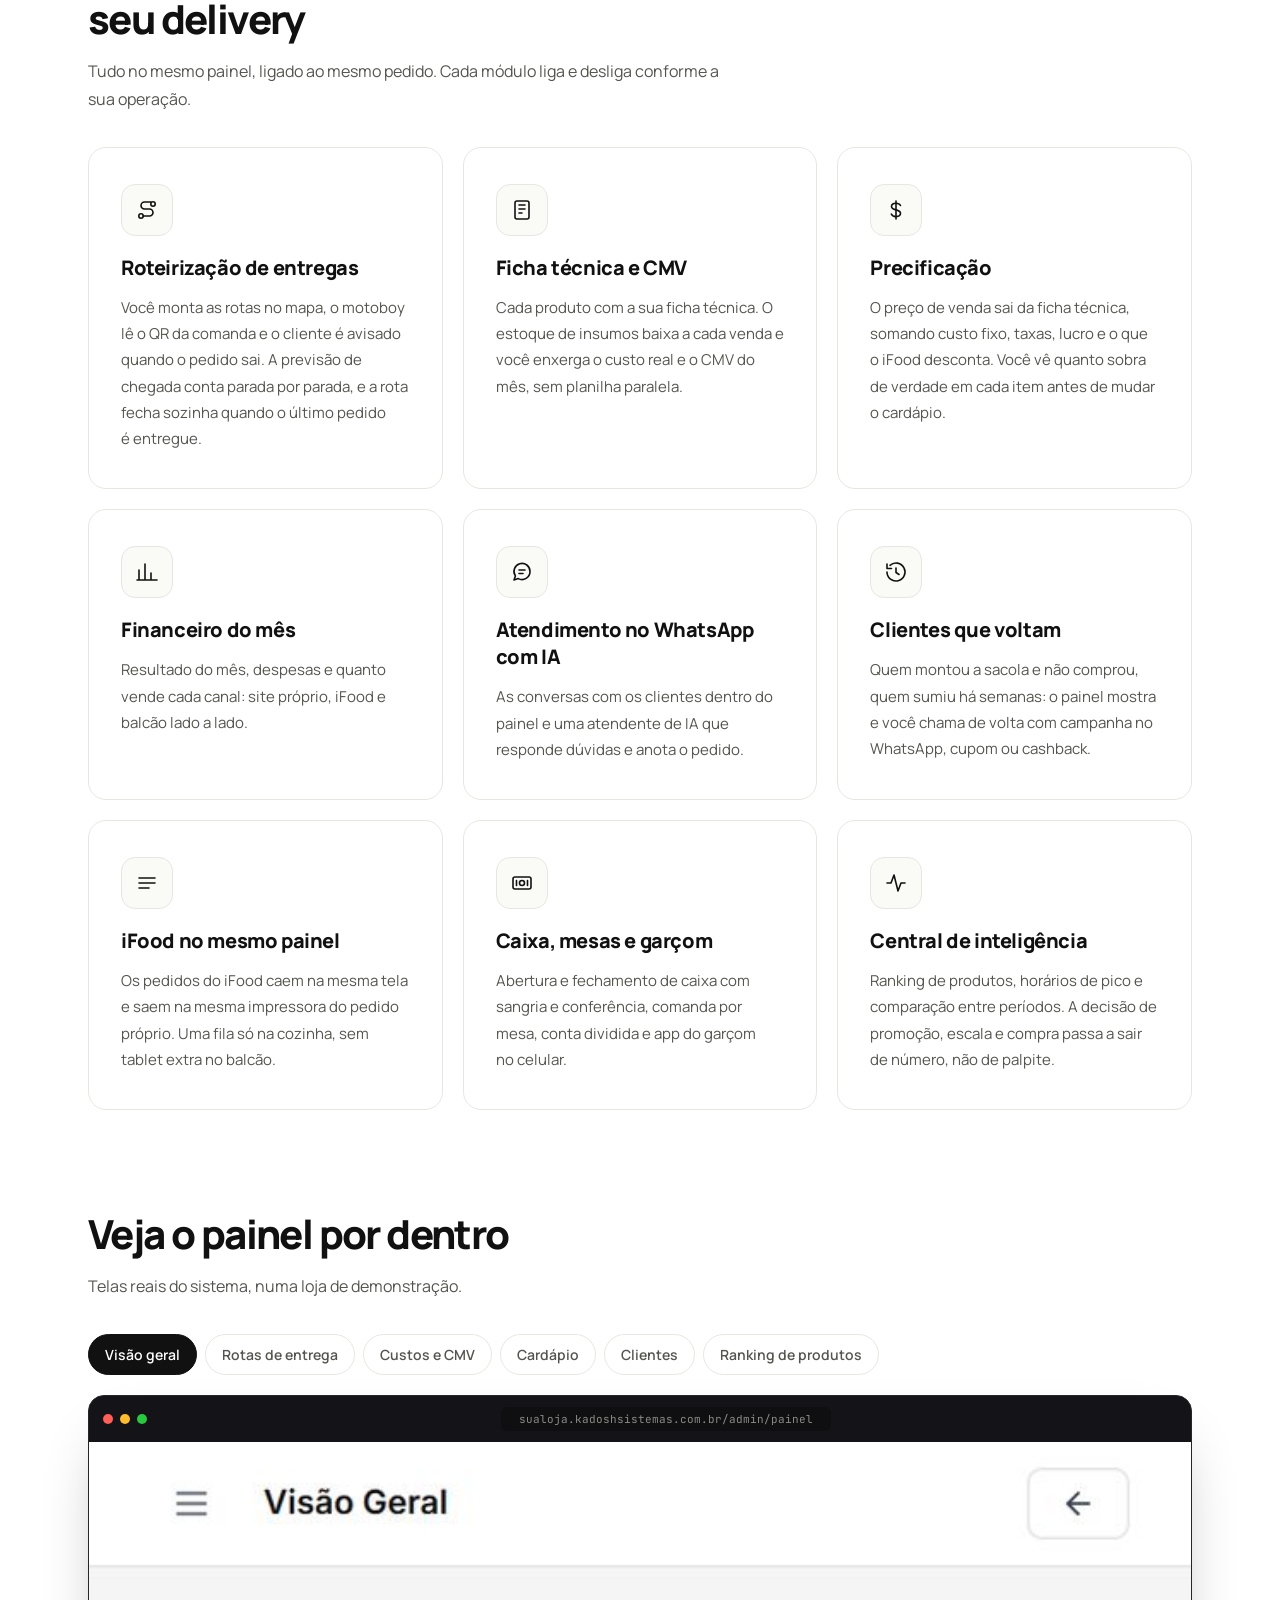
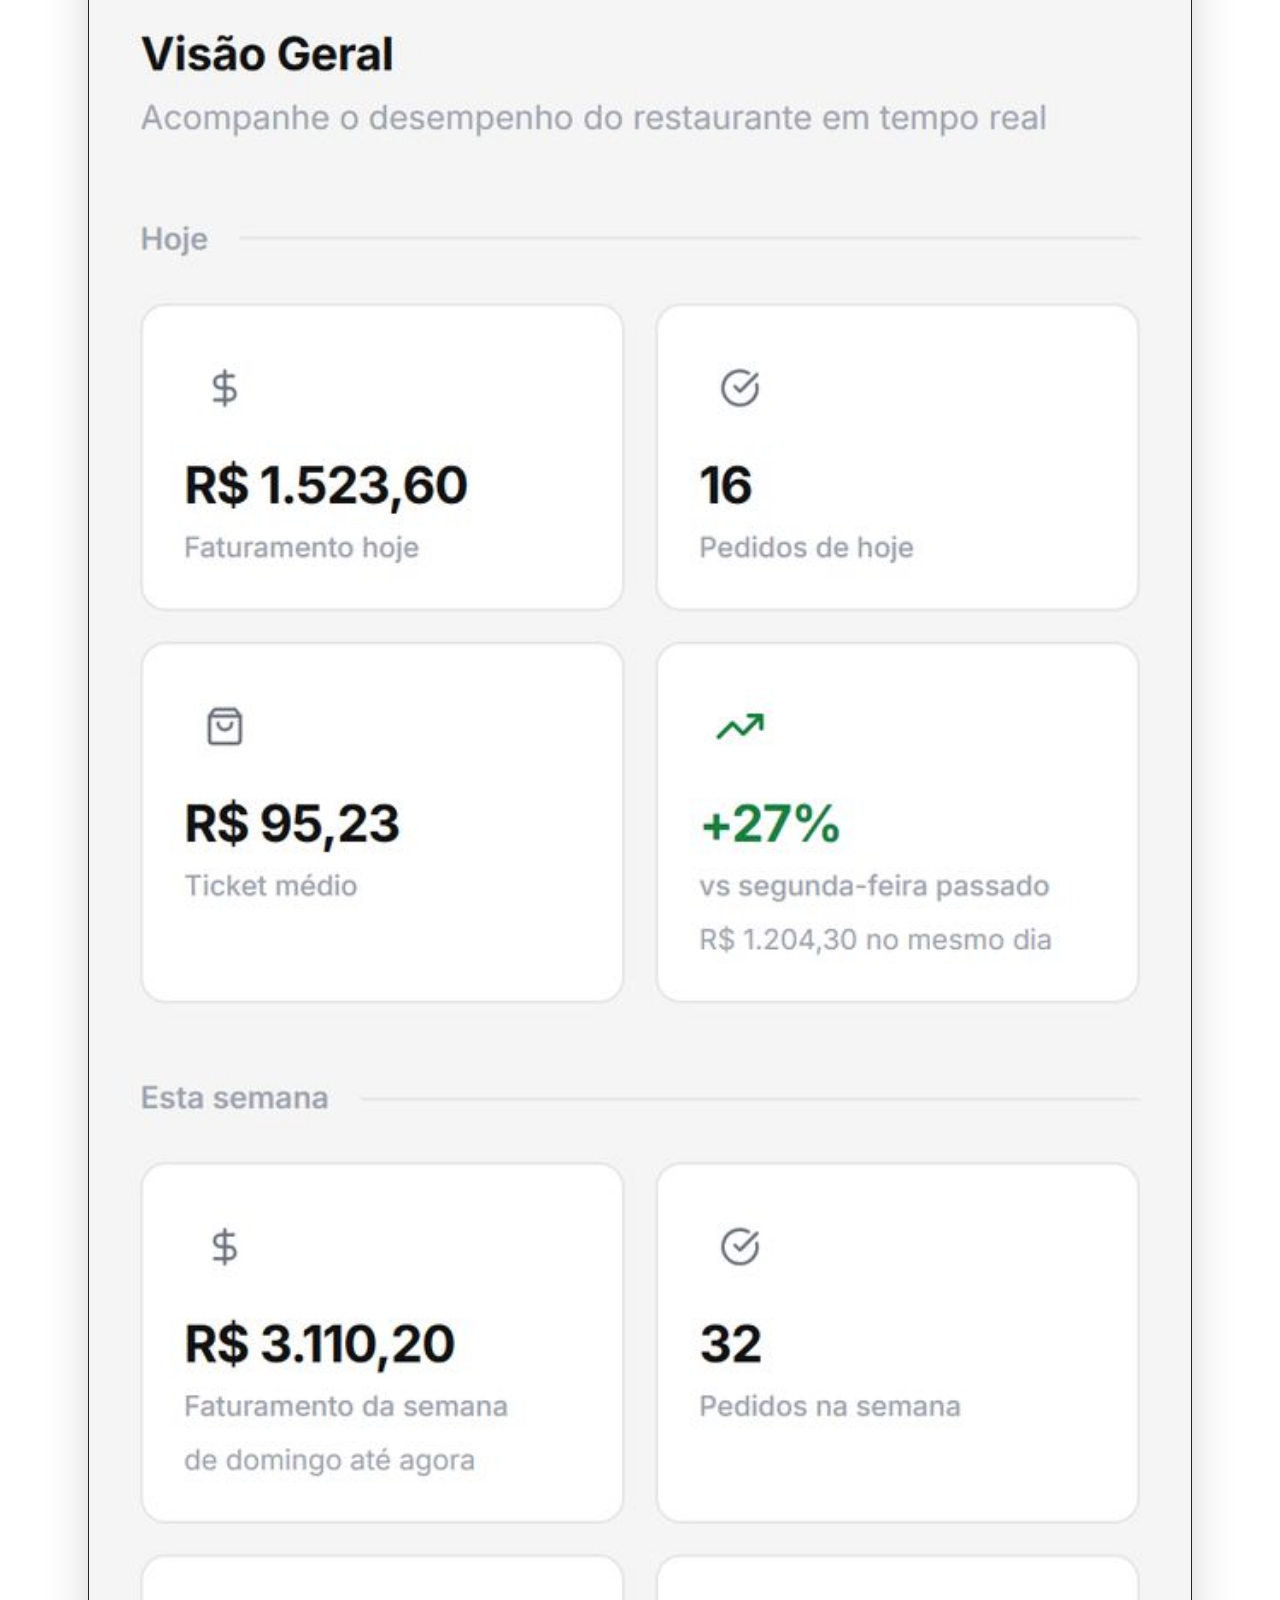
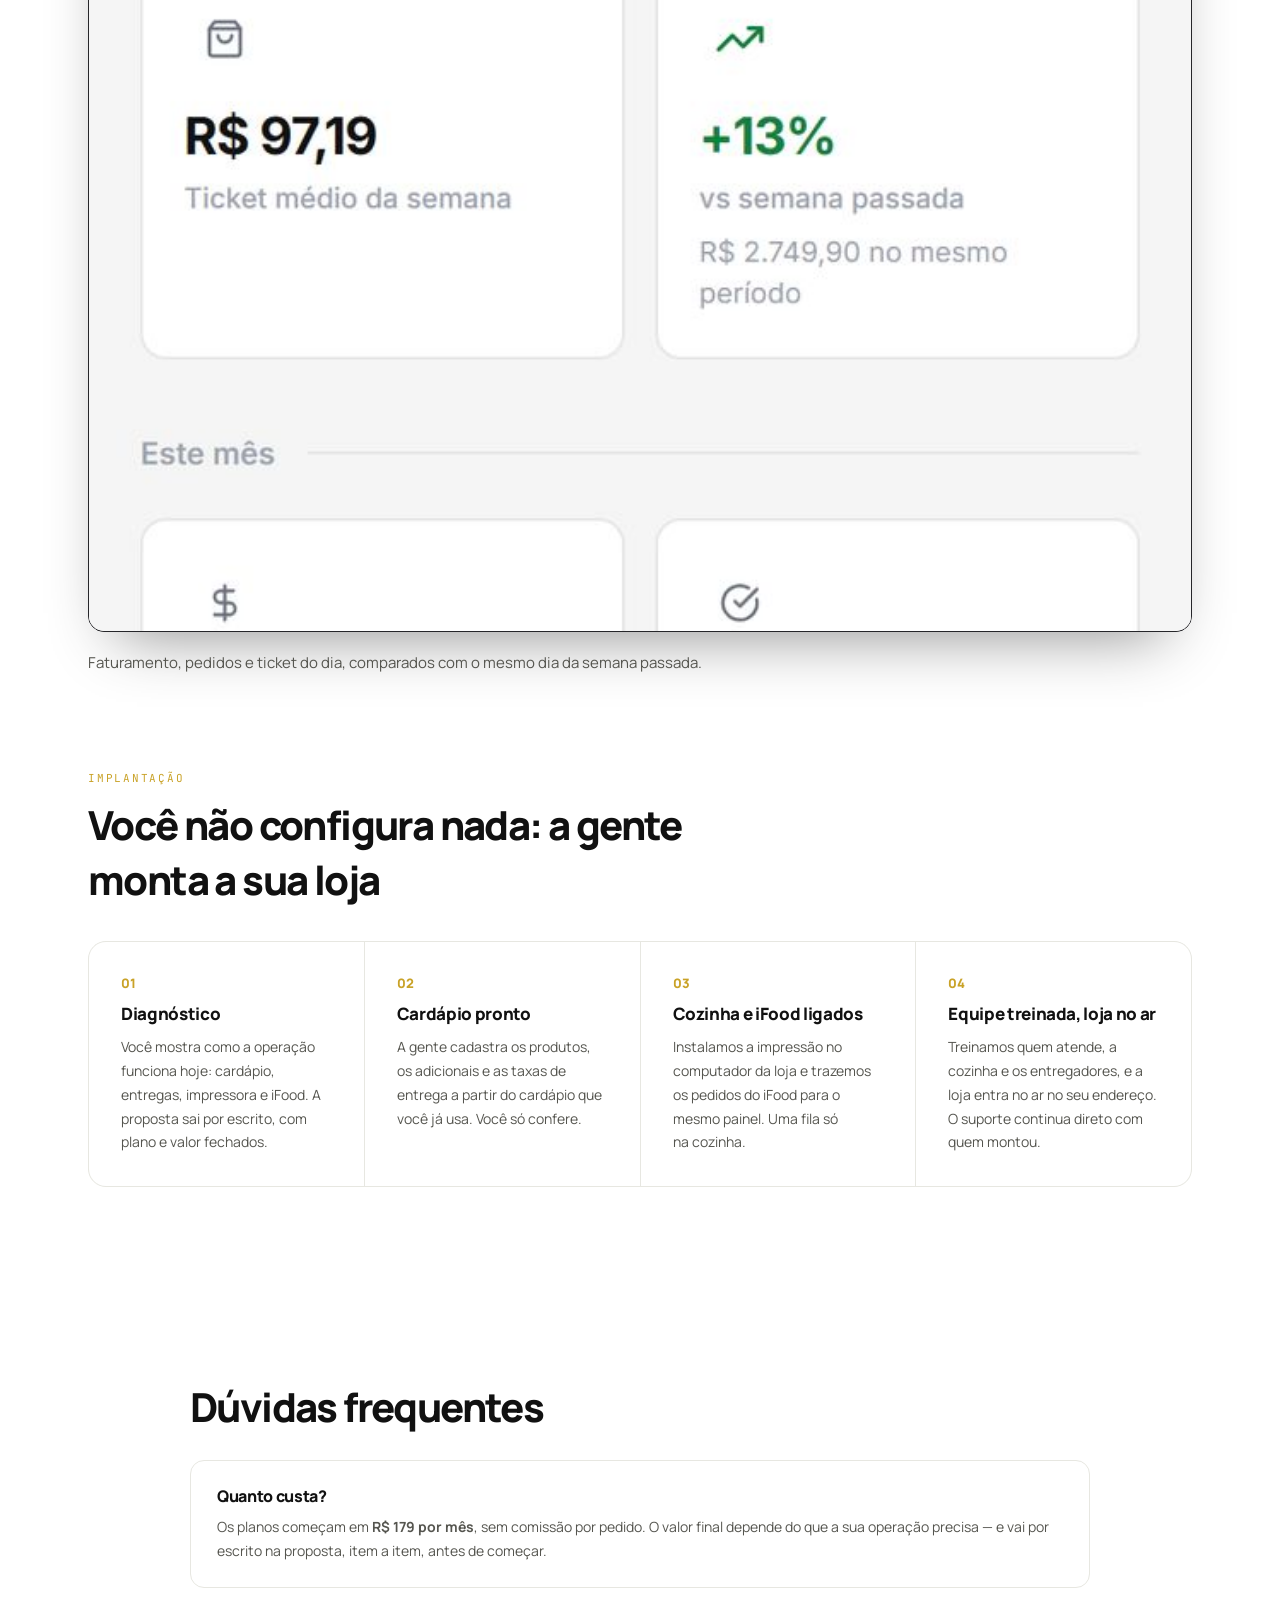
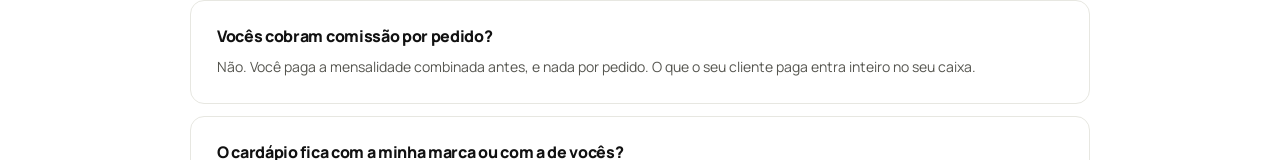
==== commit f8a66723: "Página inicial: no lugar dos cards de case, faixa com o volume do sistema (mais de R$ 2 milhões e ma" ====
--- a/index.html
+++ b/index.html
@@ -167,13 +167,18 @@
   </div>
 </section>
 
-<section class="wrap casos-home" id="cases" style="padding-top:80px;padding-bottom:40px">
-  <div style="display:flex;align-items:baseline;justify-content:space-between;margin-bottom:26px">
-    <h2>Quem já vende com a Kadosh</h2>
-    <a href="/cases" style="font-size:14px;font-weight:600;color:var(--accent)">Ver todos</a>
-  </div>
-  <!-- os cards saem do array CASES, lá no <script> do fim do arquivo -->
-  <div class="cases-grid" id="lista-cases"></div>
+<!-- No lugar dos cards de case, o volume do sistema (pedidos registrados nas lojas da plataforma e na
+     Pizza's Imperial, sem cancelados nem pedidos de teste; conta de 30/10/2026). Sem <h2> aqui de propósito:
+     o painel escreve o título dos cases em "#cases h2". Os cases continuam em /cases. -->
+<section class="wrap" id="cases" style="padding-top:80px;padding-bottom:40px">
+  <div class="numeros reveal">
+    <p class="numeros-tit">Quem já vende com a Kadosh</p>
+    <div class="numeros-par">
+      <div><b>R$ 2 milhões</b><span>Mais de R$ 2 milhões em pedidos registrados no sistema da Kadosh</span></div>
+      <div><b>20 mil</b><span>Mais de 20 mil pedidos registrados nas lojas que usam a Kadosh</span></div>
+    </div>
+    <a class="numeros-link" href="/cases">Ver as lojas</a>
+  </div>
 </section>
 
 <section class="wrap" id="delivery" style="padding-top:70px;padding-bottom:96px">
--- a/assets/estilo.css
+++ b/assets/estilo.css
@@ -202,6 +202,18 @@
   .casos-home .cases-grid>.case{flex-basis:calc((100% - 60px)/4)}
   @media (max-width:1180px){ .casos-home .cases-grid>.case{flex-basis:calc((100% - 20px)/2)} }
 
+  /* números do sistema (no lugar dos cards de case, na página inicial) */
+  .numeros{background:var(--black);border-radius:24px;padding:52px 56px;color:#fff;
+    background-image:radial-gradient(120% 140% at 100% 0,rgba(201,162,39,.16),transparent 55%)}
+  .numeros-tit{font-size:15px;font-weight:700;color:var(--muted-dark)}
+  .numeros-par{display:grid;grid-template-columns:1fr 1fr;gap:56px;margin-top:22px}
+  .numeros-par>div{display:flex;flex-direction:column;gap:12px}
+  .numeros-par>div+div{border-left:1px solid var(--line-dark);padding-left:56px}
+  .numeros-par b{font-size:64px;line-height:1;font-weight:800;letter-spacing:-.04em;color:var(--accent)}
+  .numeros-par span{font-size:16px;line-height:1.6;color:#D9D9D3;max-width:380px}
+  .numeros-link{display:inline-block;margin-top:34px;font-size:14px;font-weight:700;color:#fff;border-bottom:1px solid var(--accent)}
+  .numeros-link:hover{color:var(--accent)}
+
   /* quote */
 
   /* faq */
@@ -268,6 +280,10 @@
       .calc h2{font-size:28px}
       .calc-mes{font-size:36px}
     .cases-grid>.case,.casos-home .cases-grid>.case{flex-basis:100%}
+    .numeros{padding:34px 24px}
+    .numeros-par{grid-template-columns:1fr;gap:26px}
+    .numeros-par>div+div{border-left:0;padding-left:0;border-top:1px solid var(--line-dark);padding-top:26px}
+    .numeros-par b{font-size:46px}
     .lead{padding:22px}
     .delivery{padding:36px 24px;gap:36px}
     .screens{gap:14px}
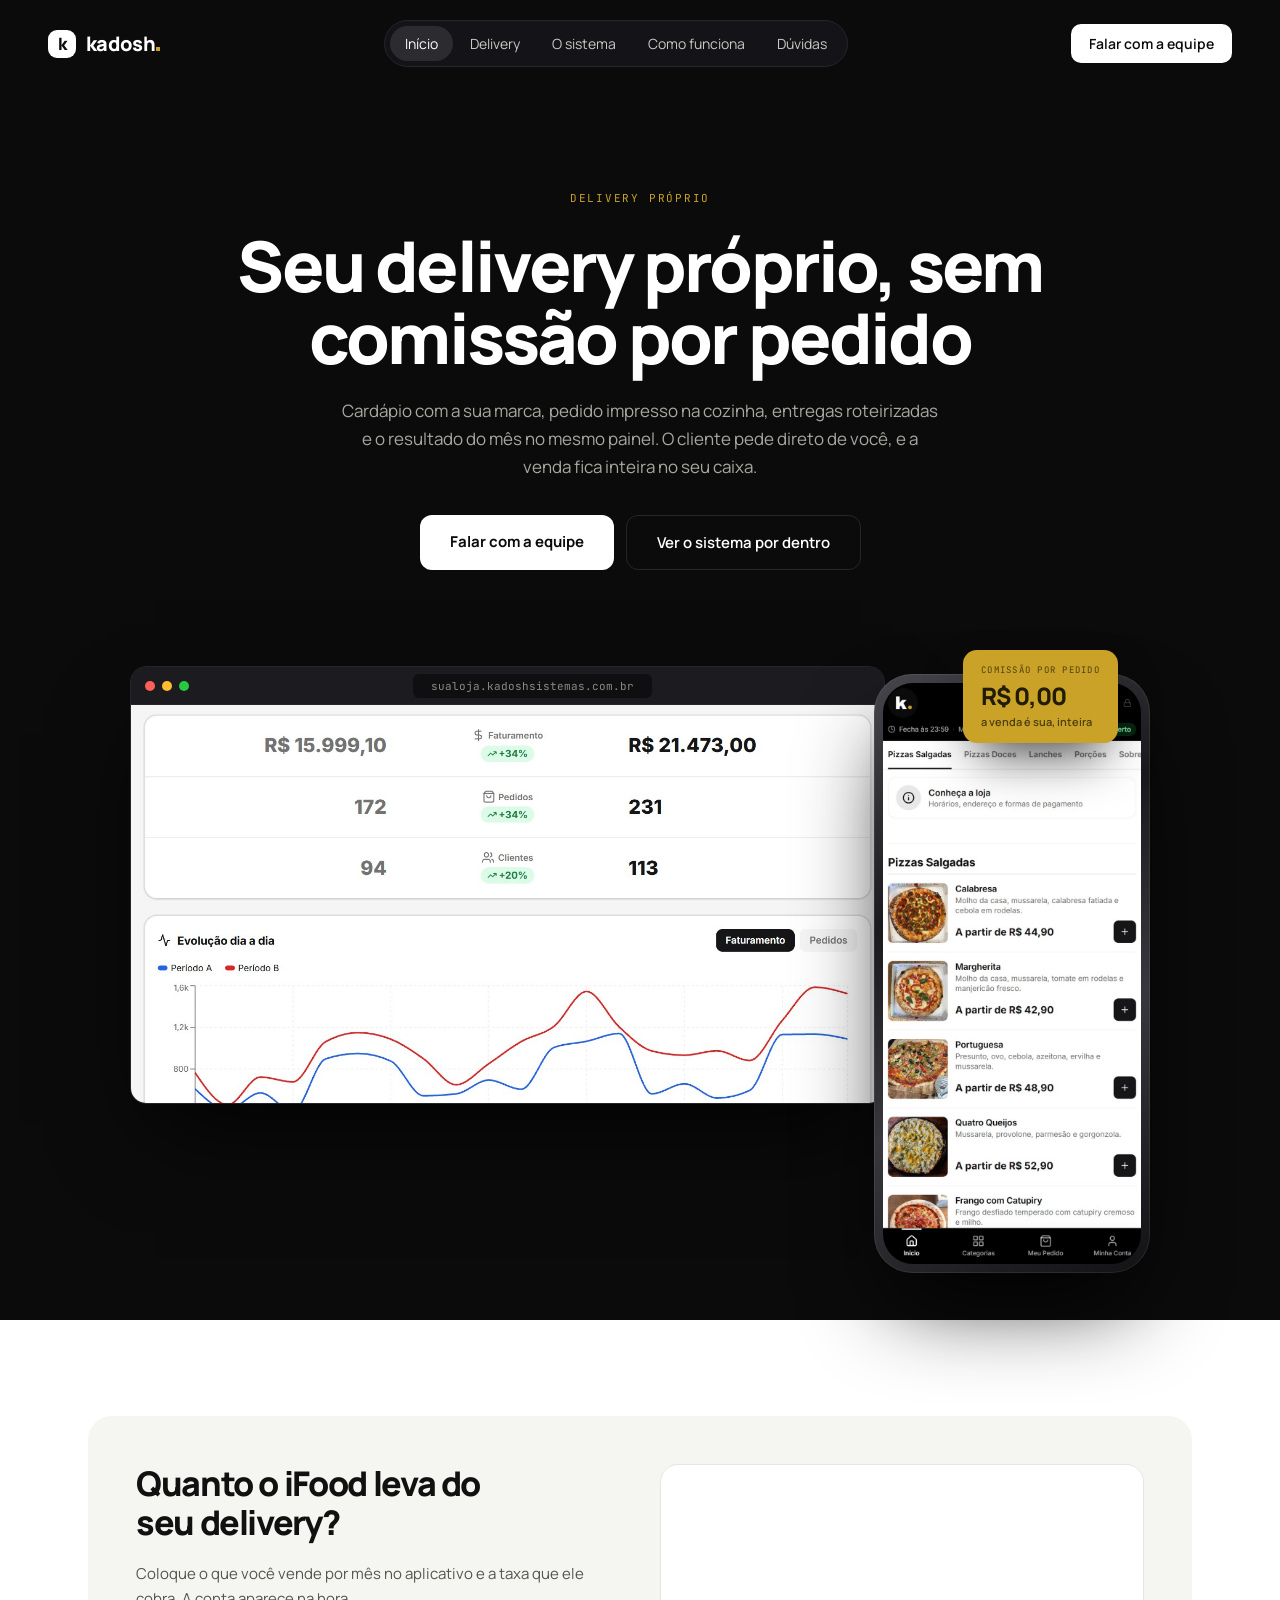
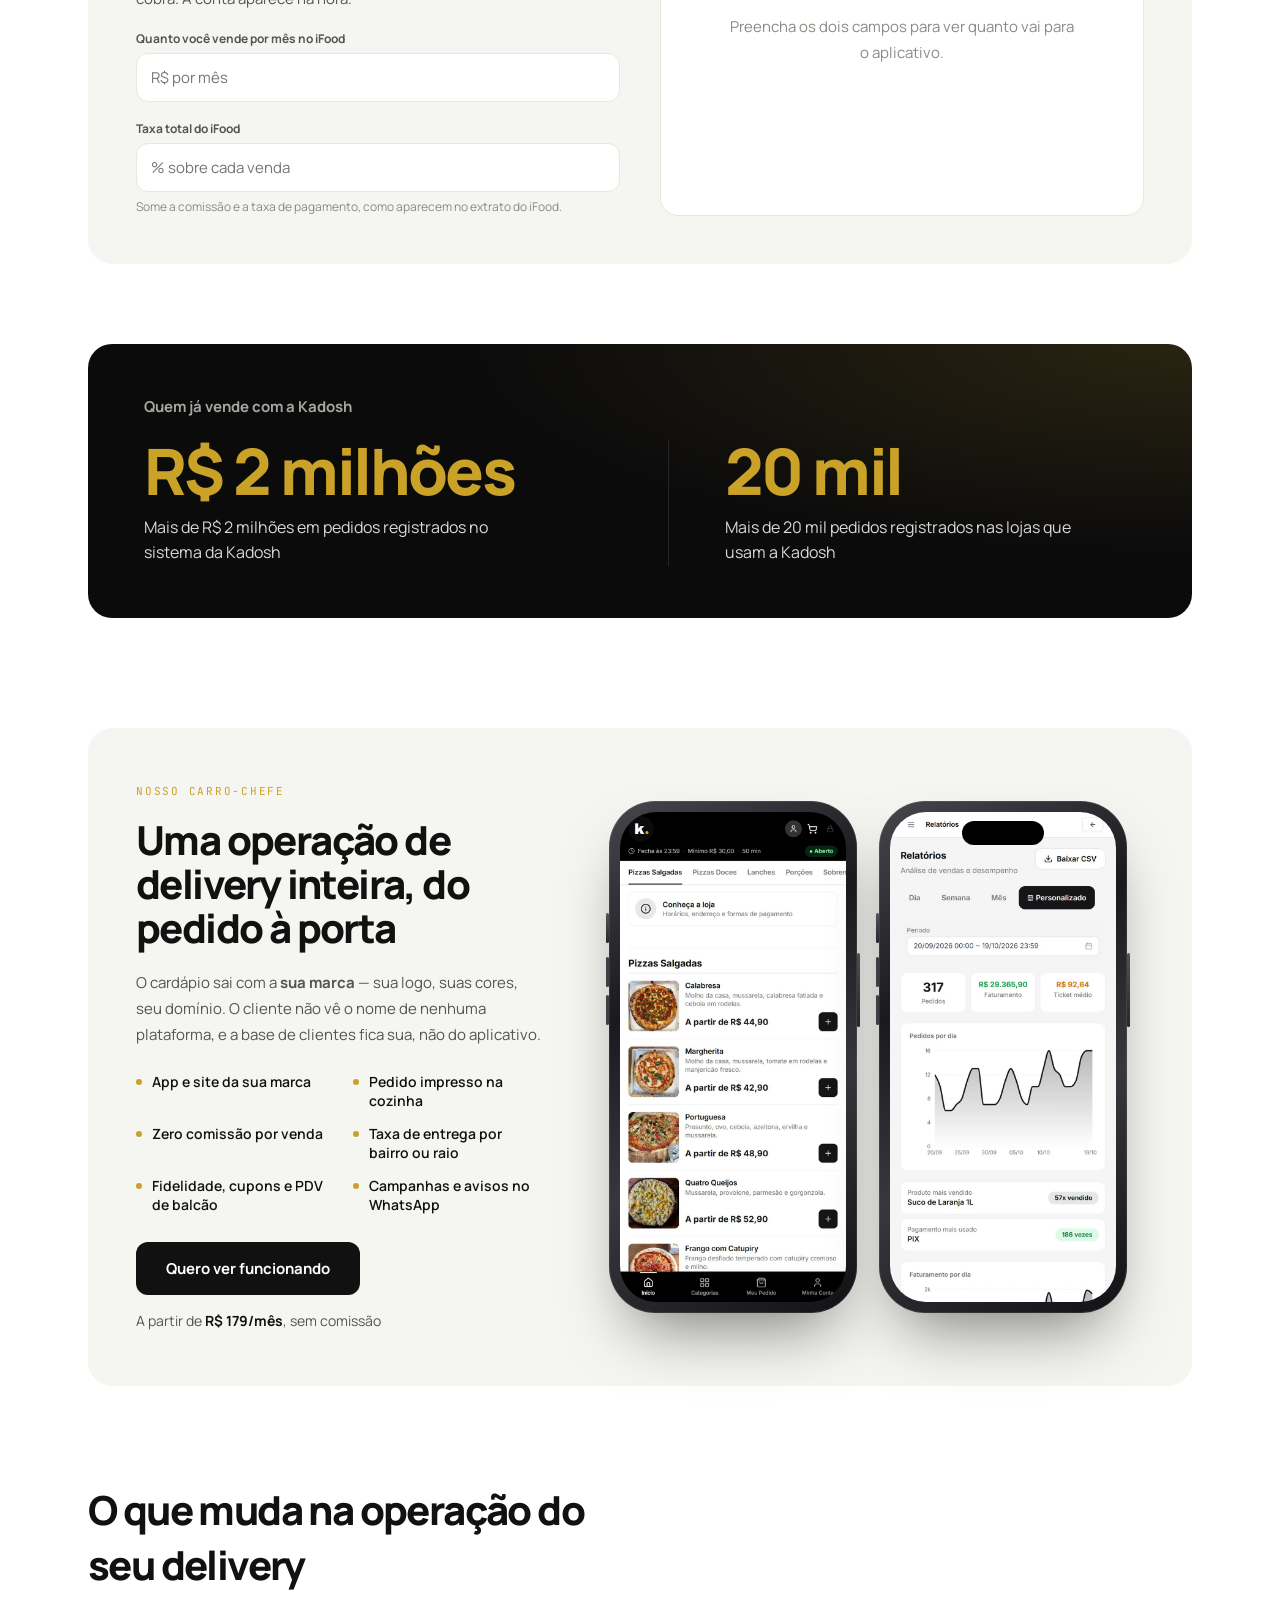
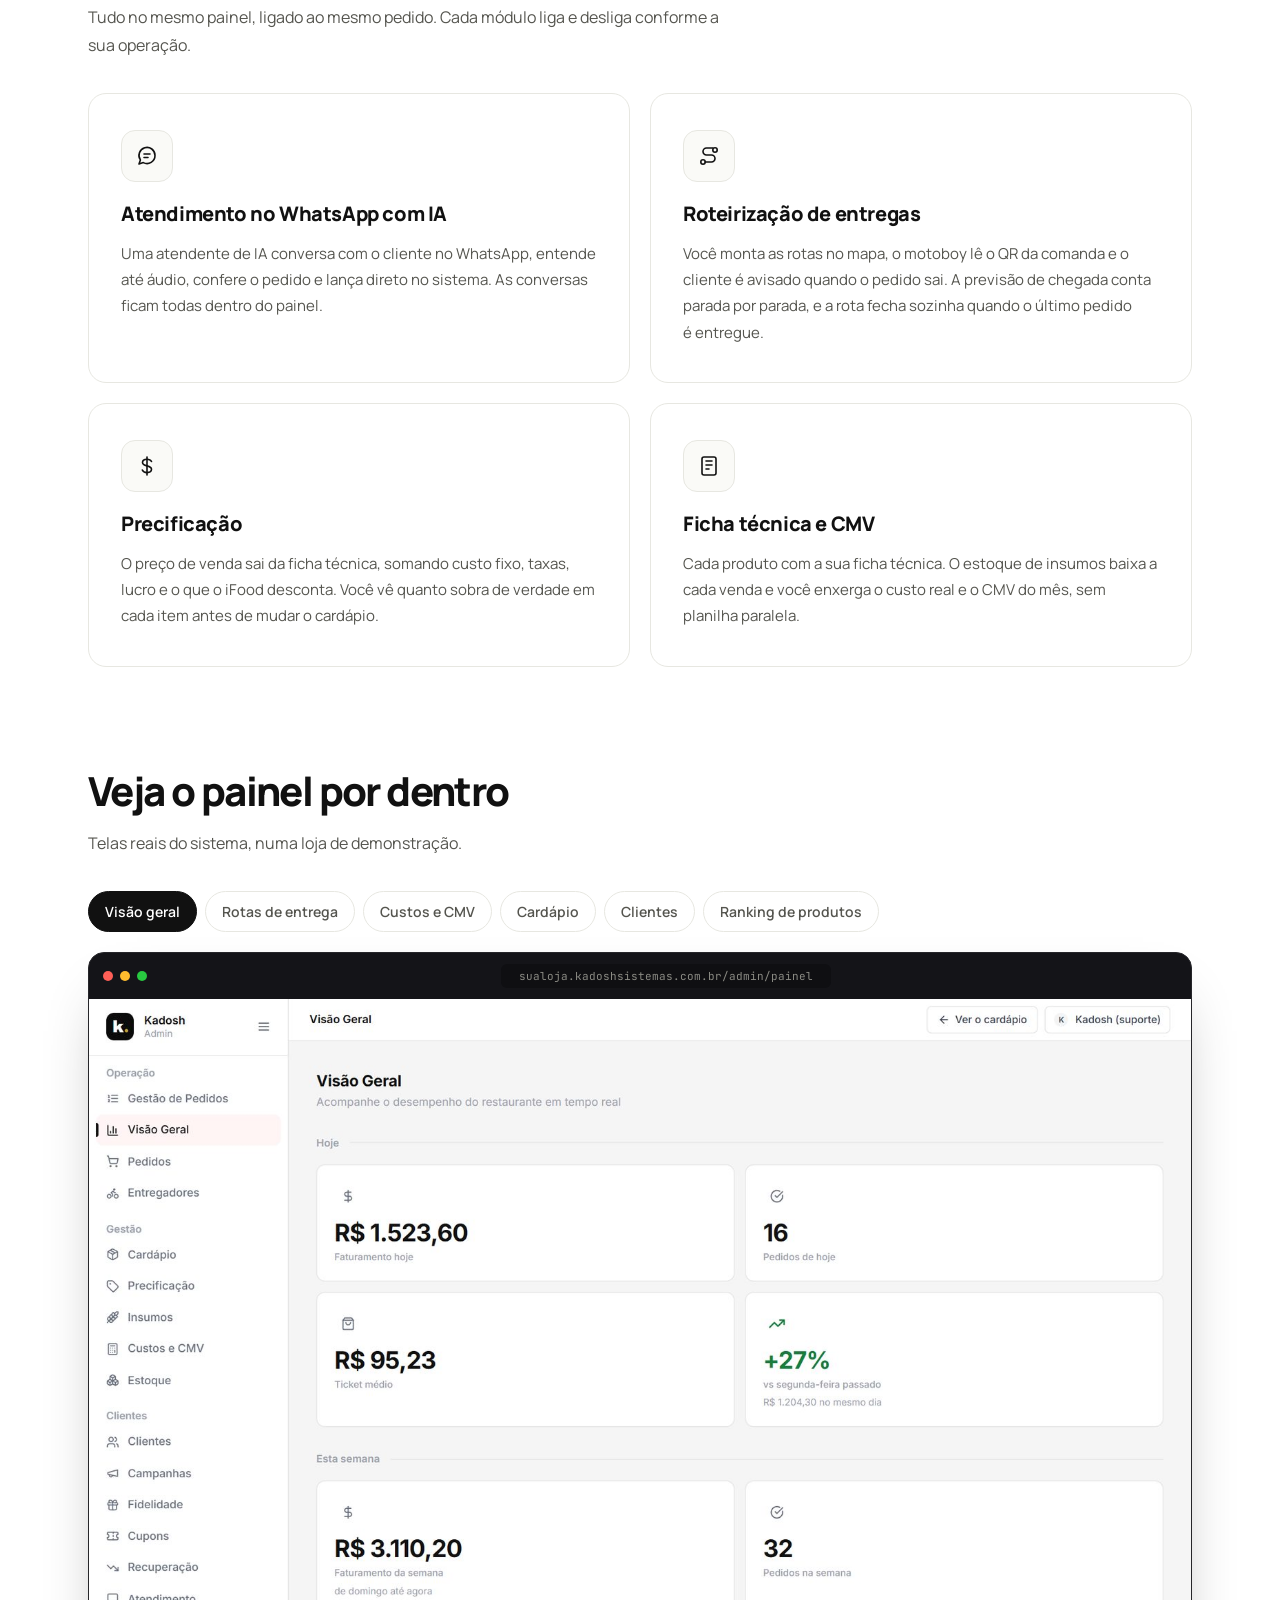
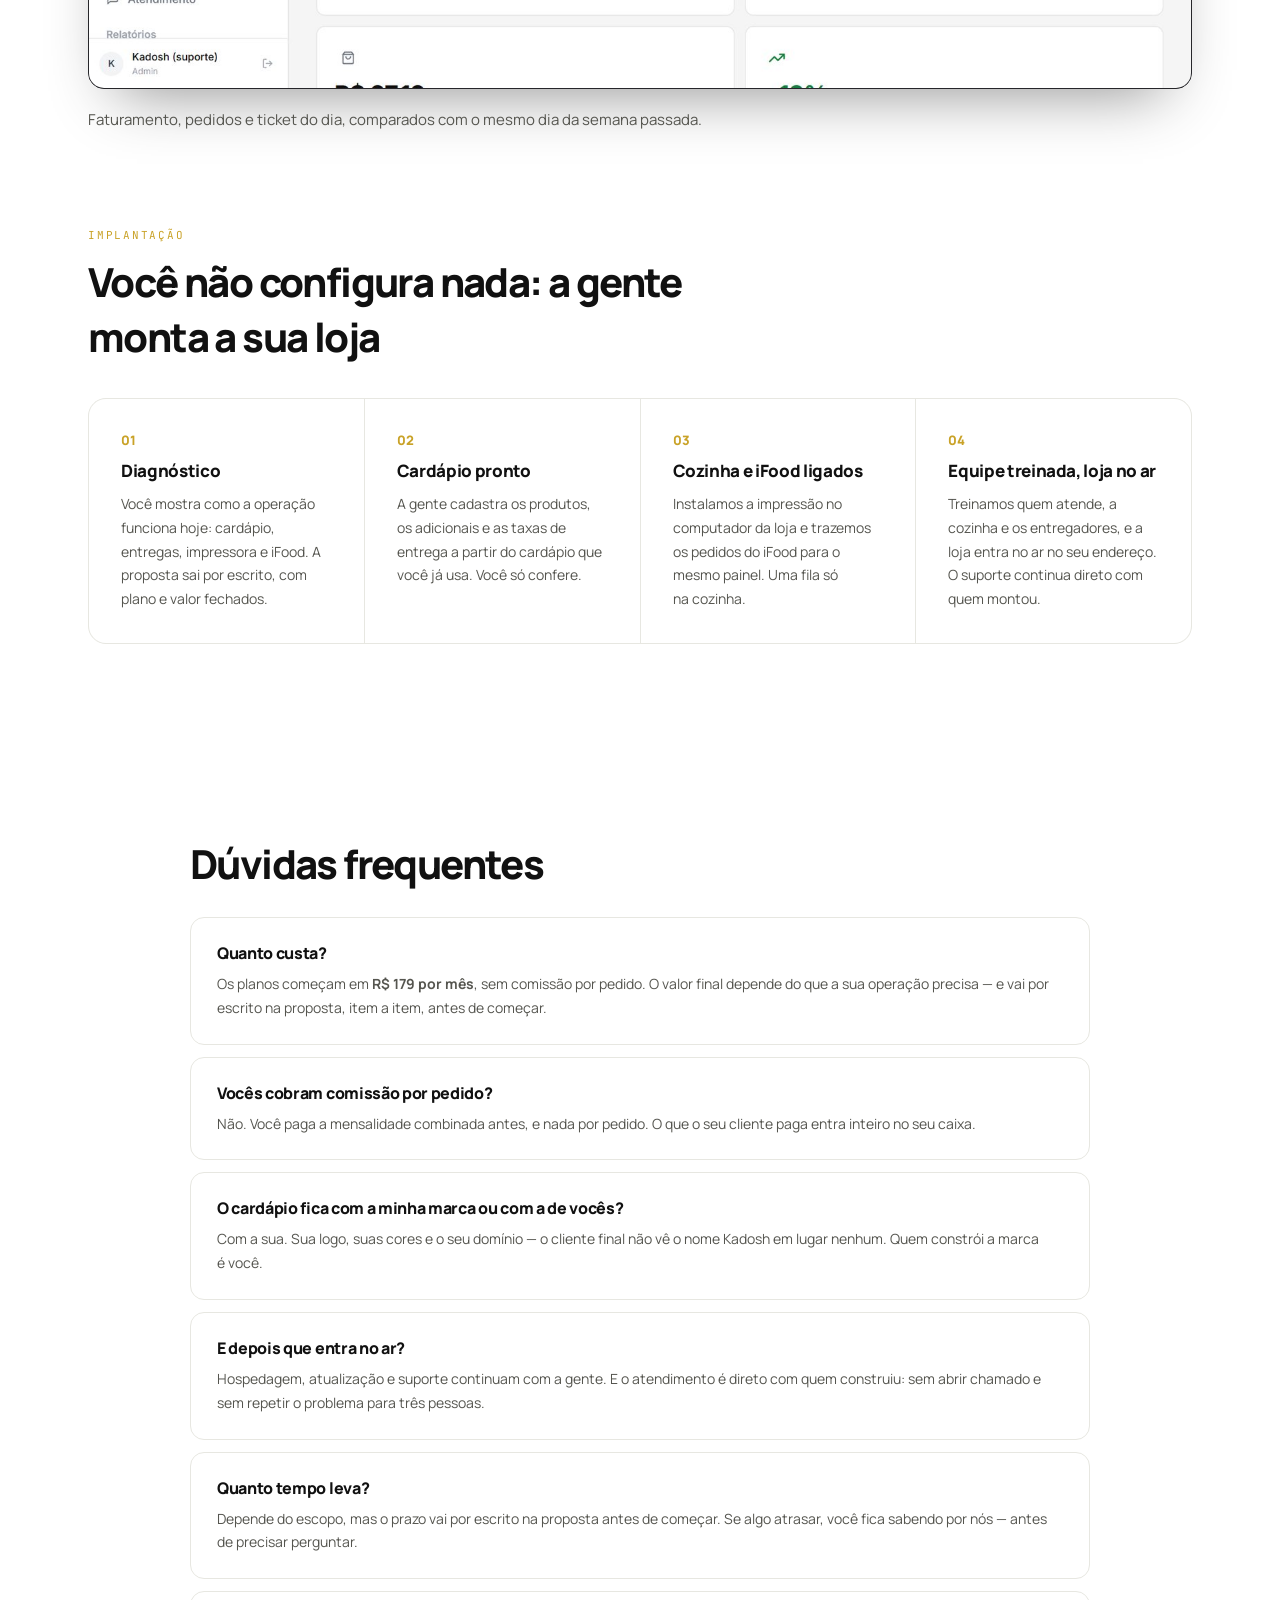
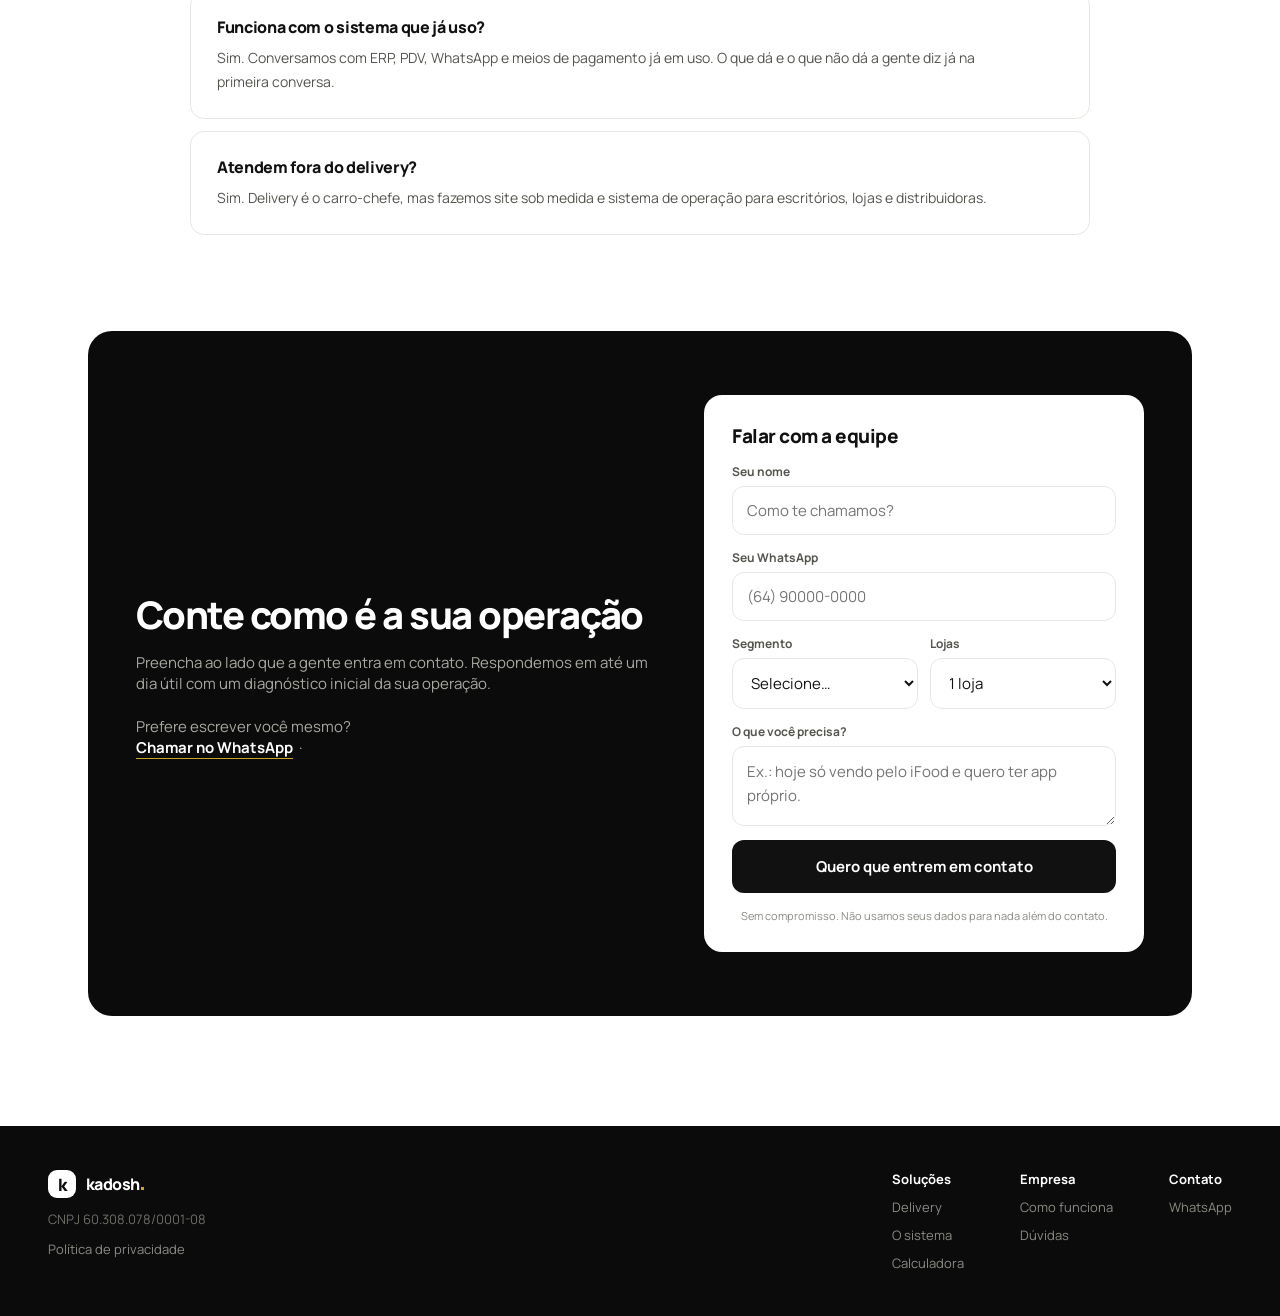
==== commit 710297ba: "O sistema mostra só o que é diferencial (IA no WhatsApp, roteirização, precificação, ficha técnica e" ====
--- a/index.html
+++ b/index.html
@@ -80,7 +80,6 @@
   <a class="logo" href="#top"><span class="mark">k</span><span class="word">kadosh<i class="quad"></i></span></a>
   <nav>
     <a href="/">Início</a>
-    <a href="#cases">Cases</a>
     <a href="#delivery">Delivery</a>
     <a href="#operacao">O sistema</a>
     <a href="#como">Como funciona</a>
@@ -169,7 +168,7 @@
 
 <!-- No lugar dos cards de case, o volume do sistema (pedidos registrados nas lojas da plataforma e na
      Pizza's Imperial, sem cancelados nem pedidos de teste; conta de 30/10/2026). Sem <h2> aqui de propósito:
-     o painel escreve o título dos cases em "#cases h2". Os cases continuam em /cases. -->
+     o painel escreve o título dos cases em "#cases h2". As lojas não aparecem mais no site (/cases volta para o início). -->
 <section class="wrap" id="cases" style="padding-top:80px;padding-bottom:40px">
   <div class="numeros reveal">
     <p class="numeros-tit">Quem já vende com a Kadosh</p>
@@ -177,7 +176,6 @@
       <div><b>R$ 2 milhões</b><span>Mais de R$ 2 milhões em pedidos registrados no sistema da Kadosh</span></div>
       <div><b>20 mil</b><span>Mais de 20 mil pedidos registrados nas lojas que usam a Kadosh</span></div>
     </div>
-    <a class="numeros-link" href="/cases">Ver as lojas</a>
   </div>
 </section>
 
@@ -221,16 +219,11 @@
     <h2>O que muda na operação do seu delivery</h2>
     <p style="font-size:16px;line-height:1.7;color:var(--ink-soft);margin:0">Tudo no mesmo painel, ligado ao mesmo pedido. Cada módulo liga e desliga conforme a sua operação.</p>
   </div>
-  <div class="grid-3">
+  <div class="grid-3 grid-dupla">
+    <div class="card reveal"><div class="ico"><svg viewBox="0 0 24 24"><path d="M20 11.5a8 8 0 0 1-11.7 7.1L4 20l1.4-4.1A8 8 0 1 1 20 11.5Z"/><path d="M9 10h6M9 13.5h4"/></svg></div><h3>Atendimento no WhatsApp com IA</h3><p>Uma atendente de IA conversa com o cliente no WhatsApp, entende até áudio, confere o pedido e lança direto no sistema. As conversas ficam todas dentro do painel.</p></div>
     <div class="card reveal"><div class="ico"><svg viewBox="0 0 24 24"><circle cx="6" cy="18" r="2.2"/><circle cx="18" cy="6" r="2.2"/><path d="M8.2 18h6.3a3.5 3.5 0 0 0 0-7h-5a3.5 3.5 0 0 1 0-7h6.3"/></svg></div><h3>Roteirização de entregas</h3><p>Você monta as rotas no mapa, o motoboy lê o QR da comanda e o cliente é avisado quando o pedido sai. A previsão de chegada conta parada por parada, e a rota fecha sozinha quando o último pedido é entregue.</p></div>
+    <div class="card reveal"><div class="ico"><svg viewBox="0 0 24 24"><path d="M12 3v18"/><path d="M16.5 7.5c-.7-1.4-2.4-2.3-4.5-2.3-2.6 0-4.5 1.4-4.5 3.3 0 4.5 9 2.3 9 6.8 0 1.9-1.9 3.3-4.5 3.3-2.3 0-4.1-1-4.7-2.6"/></svg></div><h3>Precificação</h3><p>O preço de venda sai da ficha técnica, somando custo fixo, taxas, lucro e o que o iFood desconta. Você vê quanto sobra de verdade em cada item antes de mudar o cardápio.</p></div>
     <div class="card reveal"><div class="ico"><svg viewBox="0 0 24 24"><rect x="5" y="3" width="14" height="18" rx="2"/><path d="M9 7h6M9 11h6M9 15h3"/></svg></div><h3>Ficha técnica e CMV</h3><p>Cada produto com a sua ficha técnica. O estoque de insumos baixa a cada venda e você enxerga o custo real e o CMV do mês, sem planilha paralela.</p></div>
-    <div class="card reveal"><div class="ico"><svg viewBox="0 0 24 24"><path d="M12 3v18"/><path d="M16.5 7.5c-.7-1.4-2.4-2.3-4.5-2.3-2.6 0-4.5 1.4-4.5 3.3 0 4.5 9 2.3 9 6.8 0 1.9-1.9 3.3-4.5 3.3-2.3 0-4.1-1-4.7-2.6"/></svg></div><h3>Precificação</h3><p>O preço de venda sai da ficha técnica, somando custo fixo, taxas, lucro e o que o iFood desconta. Você vê quanto sobra de verdade em cada item antes de mudar o cardápio.</p></div>
-    <div class="card reveal"><div class="ico"><svg viewBox="0 0 24 24"><path d="M4 20V10M10 20V4M16 20v-7M22 20H2"/></svg></div><h3>Financeiro do mês</h3><p>Resultado do mês, despesas e quanto vende cada canal: site próprio, iFood e balcão lado a lado.</p></div>
-    <div class="card reveal"><div class="ico"><svg viewBox="0 0 24 24"><path d="M20 11.5a8 8 0 0 1-11.7 7.1L4 20l1.4-4.1A8 8 0 1 1 20 11.5Z"/><path d="M9 10h6M9 13.5h4"/></svg></div><h3>Atendimento no WhatsApp com IA</h3><p>As conversas com os clientes dentro do painel e uma atendente de IA que responde dúvidas e anota o pedido.</p></div>
-    <div class="card reveal"><div class="ico"><svg viewBox="0 0 24 24"><path d="M3 12a9 9 0 1 0 3-6.7"/><path d="M3 4v4.5h4.5"/><path d="M12 8v4.5l3 2"/></svg></div><h3>Clientes que voltam</h3><p>Quem montou a sacola e não comprou, quem sumiu há semanas: o painel mostra e você chama de volta com campanha no WhatsApp, cupom ou cashback.</p></div>
-    <div class="card reveal"><div class="ico"><svg viewBox="0 0 24 24"><path d="M4 7h16M4 12h16M4 17h10"/></svg></div><h3>iFood no mesmo painel</h3><p>Os pedidos do iFood caem na mesma tela e saem na mesma impressora do pedido próprio. Uma fila só na cozinha, sem tablet extra no balcão.</p></div>
-    <div class="card reveal"><div class="ico"><svg viewBox="0 0 24 24"><rect x="3" y="6" width="18" height="12" rx="2"/><circle cx="12" cy="12" r="2.5"/><path d="M6.5 9.5v5M17.5 9.5v5"/></svg></div><h3>Caixa, mesas e garçom</h3><p>Abertura e fechamento de caixa com sangria e conferência, comanda por mesa, conta dividida e app do garçom no celular.</p></div>
-    <div class="card reveal"><div class="ico"><svg viewBox="0 0 24 24"><path d="M3 12h4l3-8 4 16 3-8h4"/></svg></div><h3>Central de inteligência</h3><p>Ranking de produtos, horários de pico e comparação entre períodos. A decisão de promoção, escala e compra passa a sair de número, não de palpite.</p></div>
   </div>
 </section>
 
@@ -347,7 +340,7 @@
   </div>
   <div class="fcols">
     <div class="fcol"><b>Soluções</b><a href="#delivery">Delivery</a><a href="#operacao">O sistema</a><a href="#calculadora">Calculadora</a></div>
-    <div class="fcol"><b>Empresa</b><a href="/cases">Cases</a><a href="#como">Como funciona</a><a href="#faq">Dúvidas</a></div>
+    <div class="fcol"><b>Empresa</b><a href="#como">Como funciona</a><a href="#faq">Dúvidas</a></div>
     <div class="fcol"><b>Contato</b><a data-link="wa" href="#">WhatsApp</a></div>
   </div>
 </footer>
--- a/assets/estilo.css
+++ b/assets/estilo.css
@@ -37,6 +37,7 @@
   .ph{background:var(--hatch);display:flex;align-items:flex-end;padding:14px;font-family:'JetBrains Mono',monospace;font-size:10px;color:#9C9C93}
   .grid-4{display:grid;grid-template-columns:repeat(4,1fr);gap:20px}
   .grid-3{display:grid;grid-template-columns:repeat(3,1fr);gap:20px}
+  .grid-3.grid-dupla{grid-template-columns:repeat(2,1fr)}
 
   /* header */
   html{scroll-behavior:smooth}
@@ -211,8 +212,6 @@
   .numeros-par>div+div{border-left:1px solid var(--line-dark);padding-left:56px}
   .numeros-par b{font-size:64px;line-height:1;font-weight:800;letter-spacing:-.04em;color:var(--accent)}
   .numeros-par span{font-size:16px;line-height:1.6;color:#D9D9D3;max-width:380px}
-  .numeros-link{display:inline-block;margin-top:34px;font-size:14px;font-weight:700;color:#fff;border-bottom:1px solid var(--accent)}
-  .numeros-link:hover{color:var(--accent)}
 
   /* quote */
 
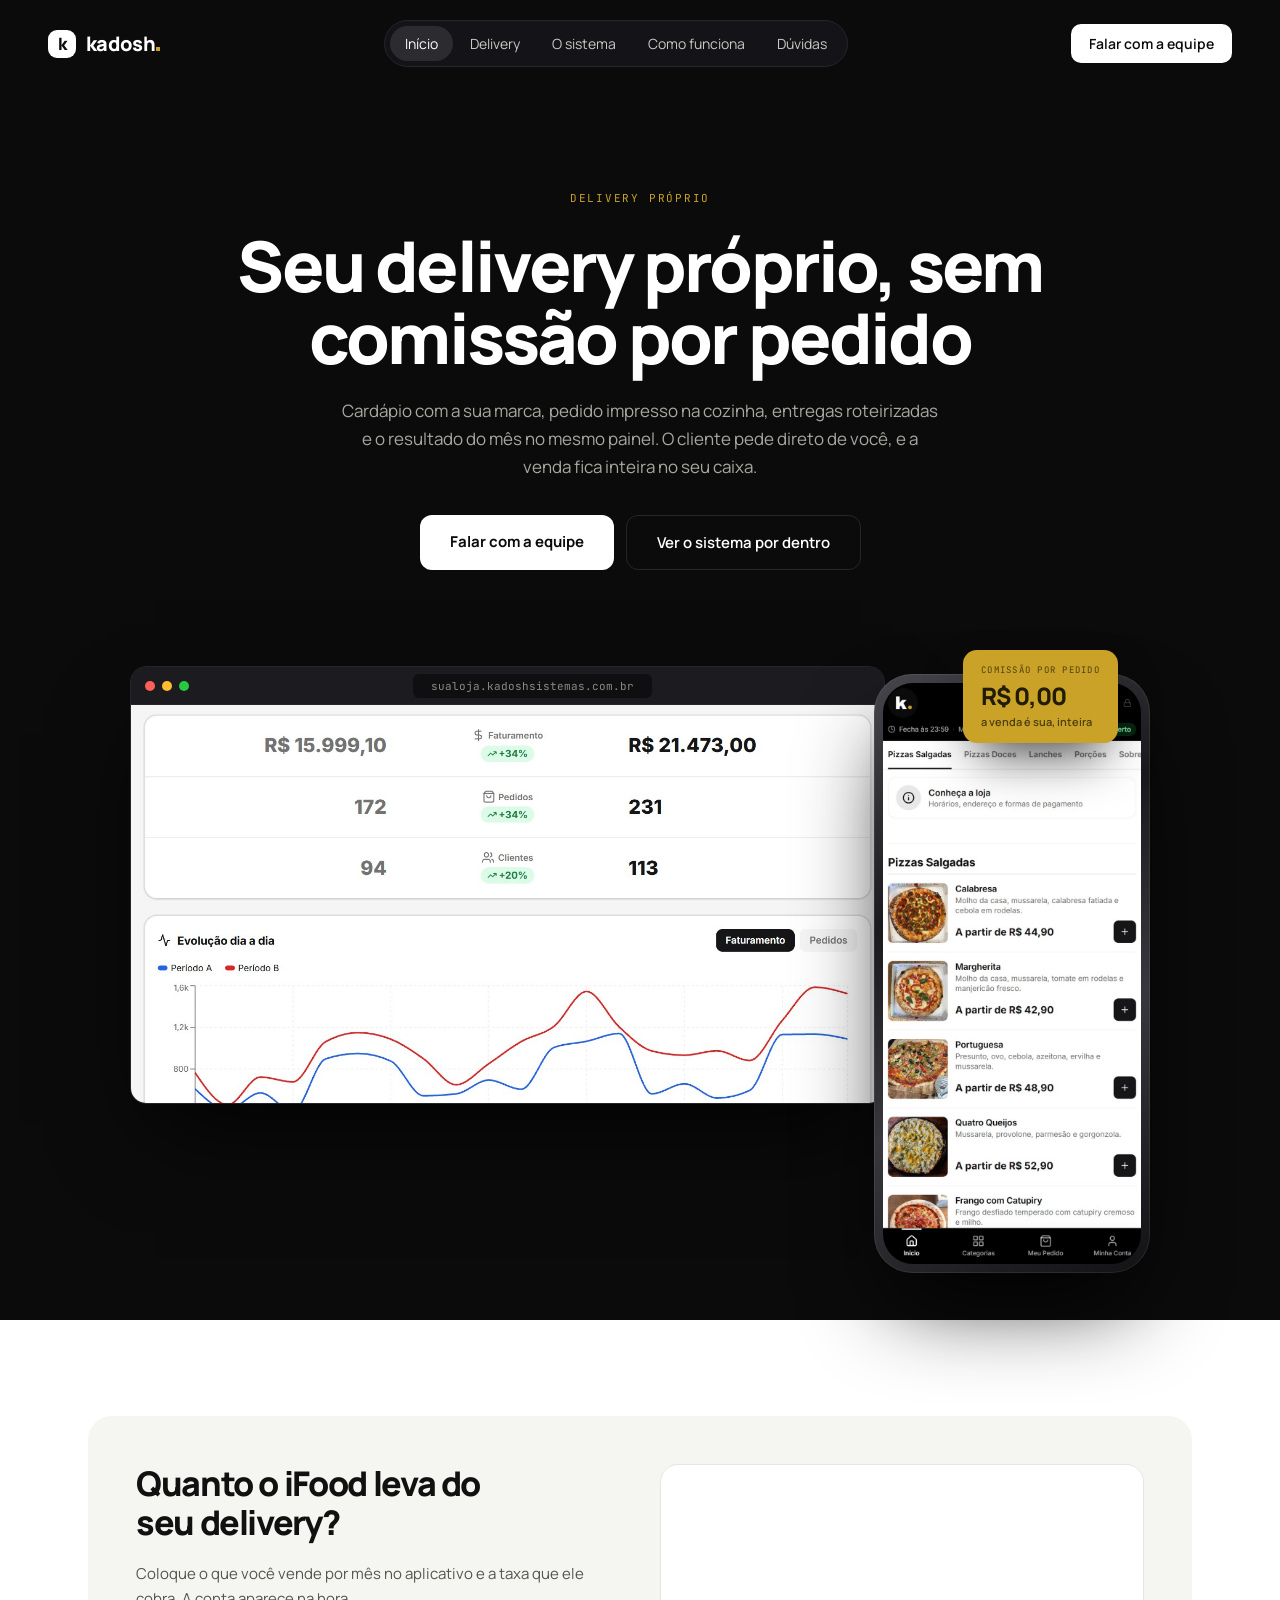
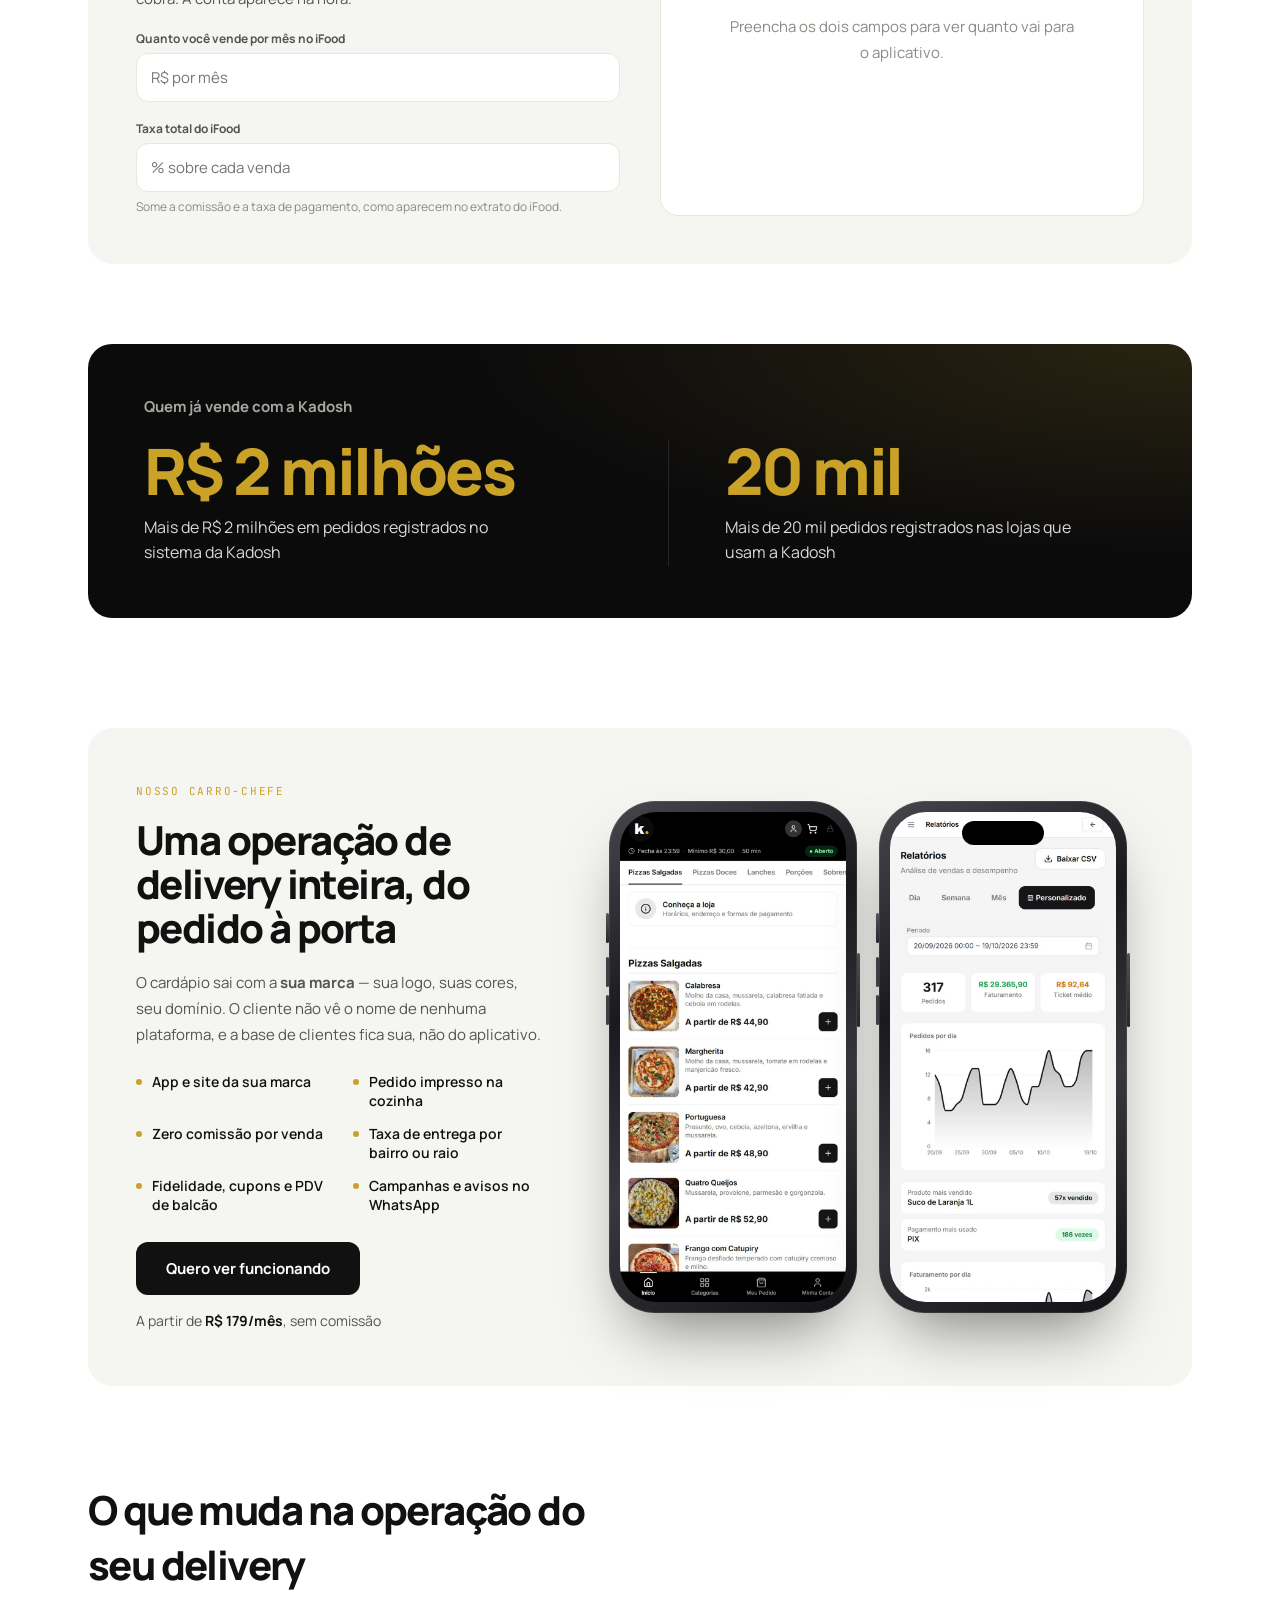
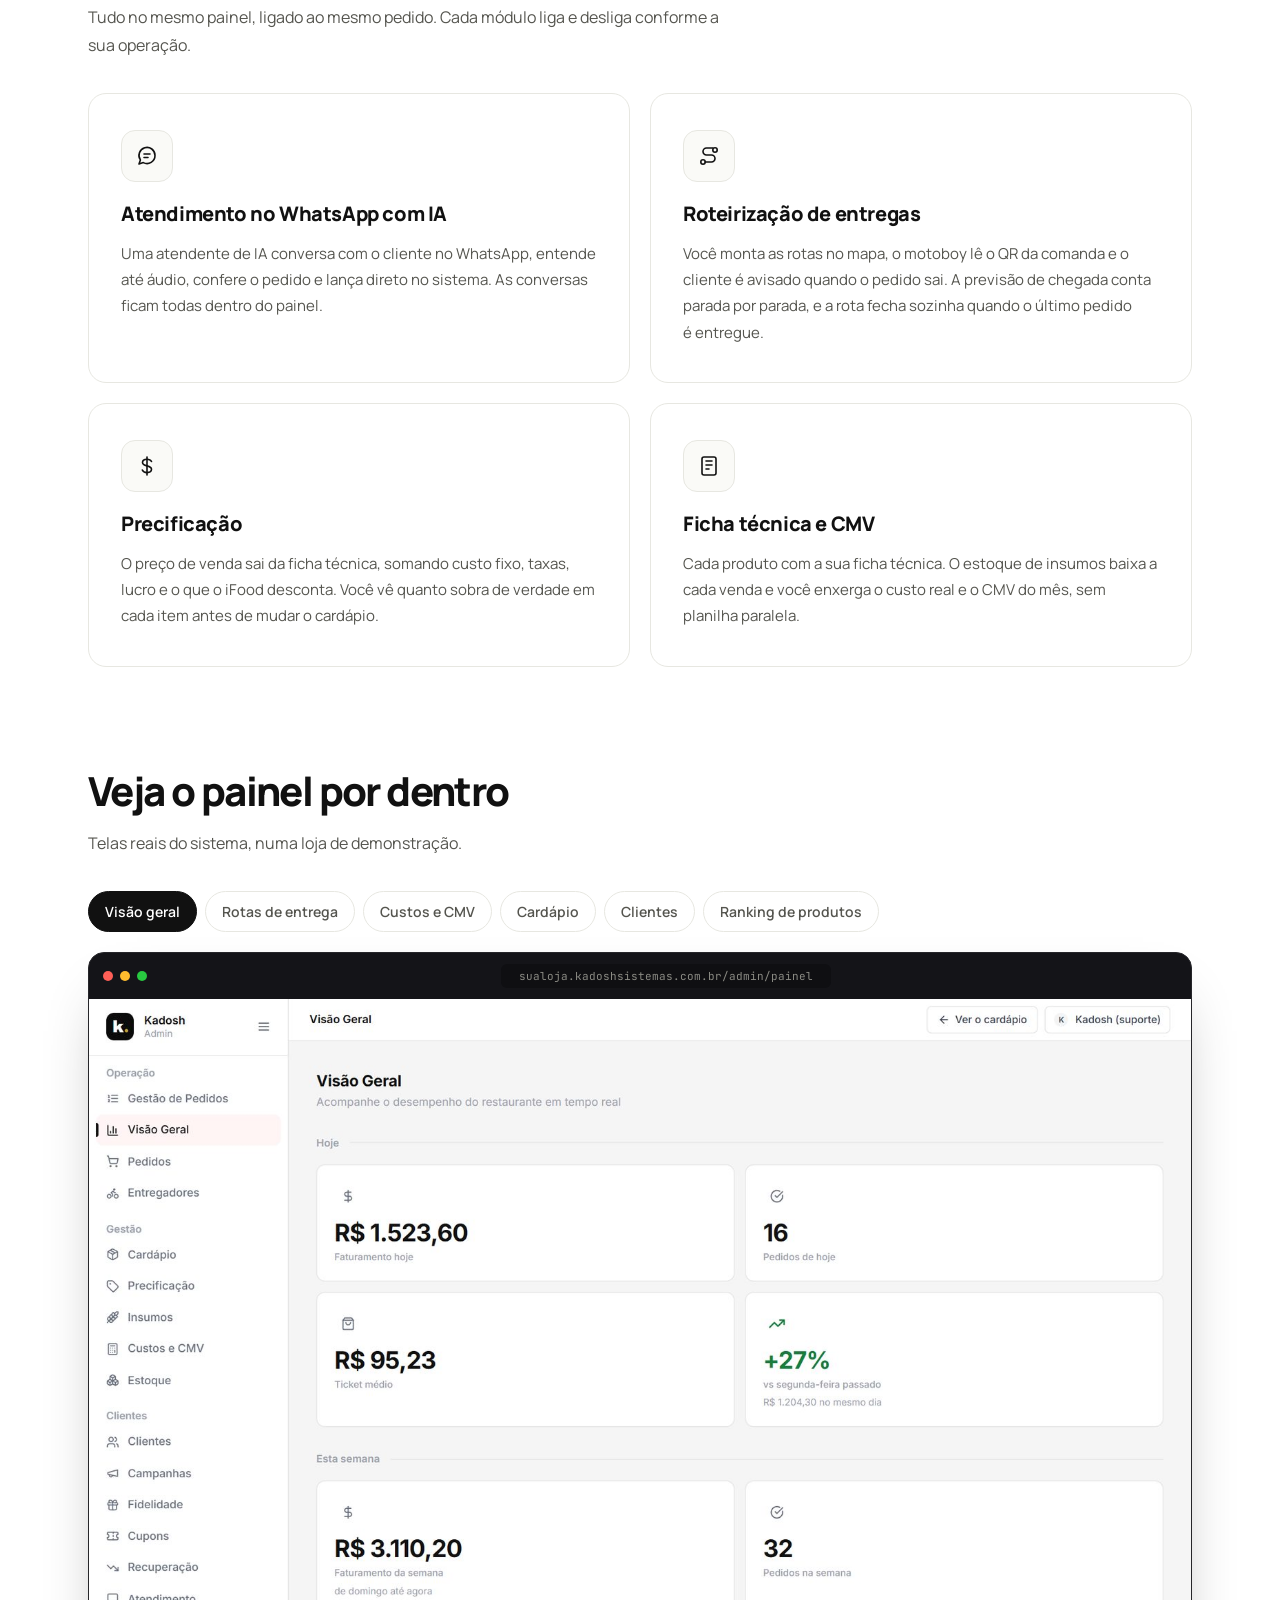
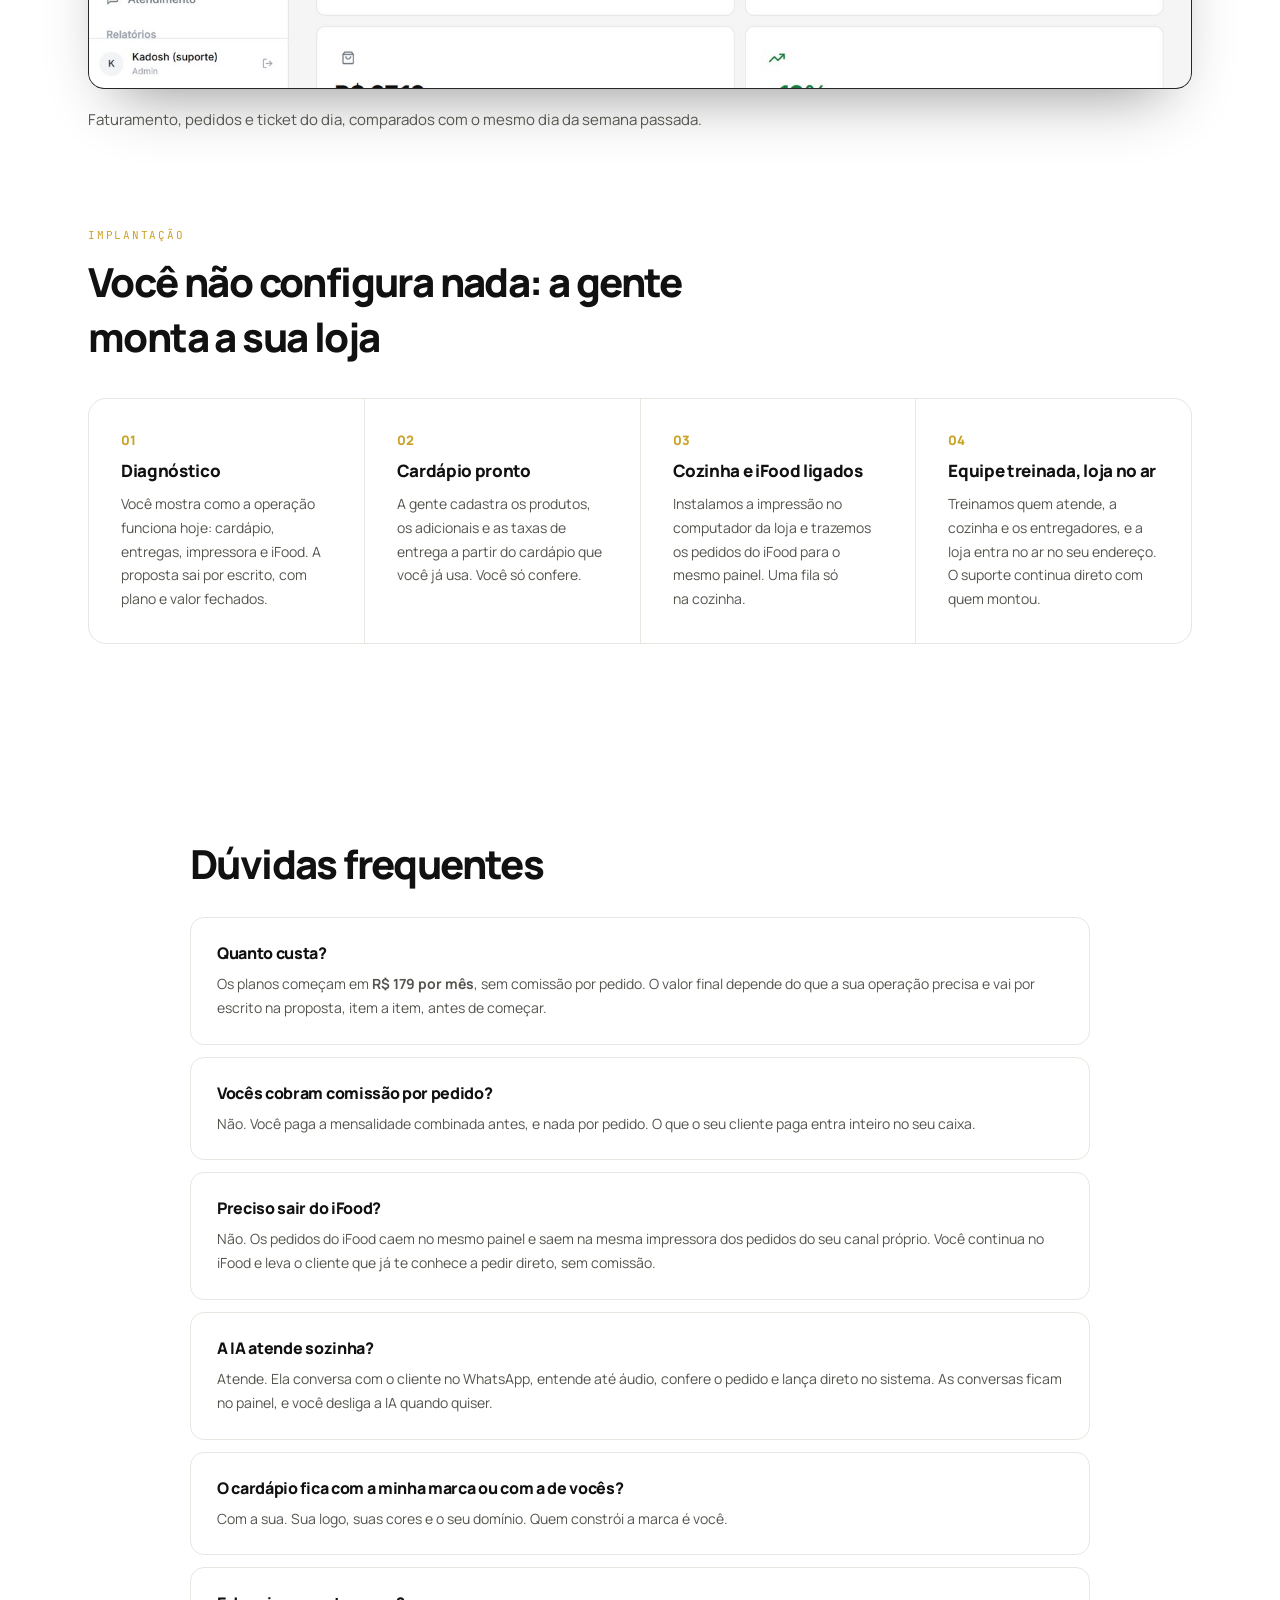
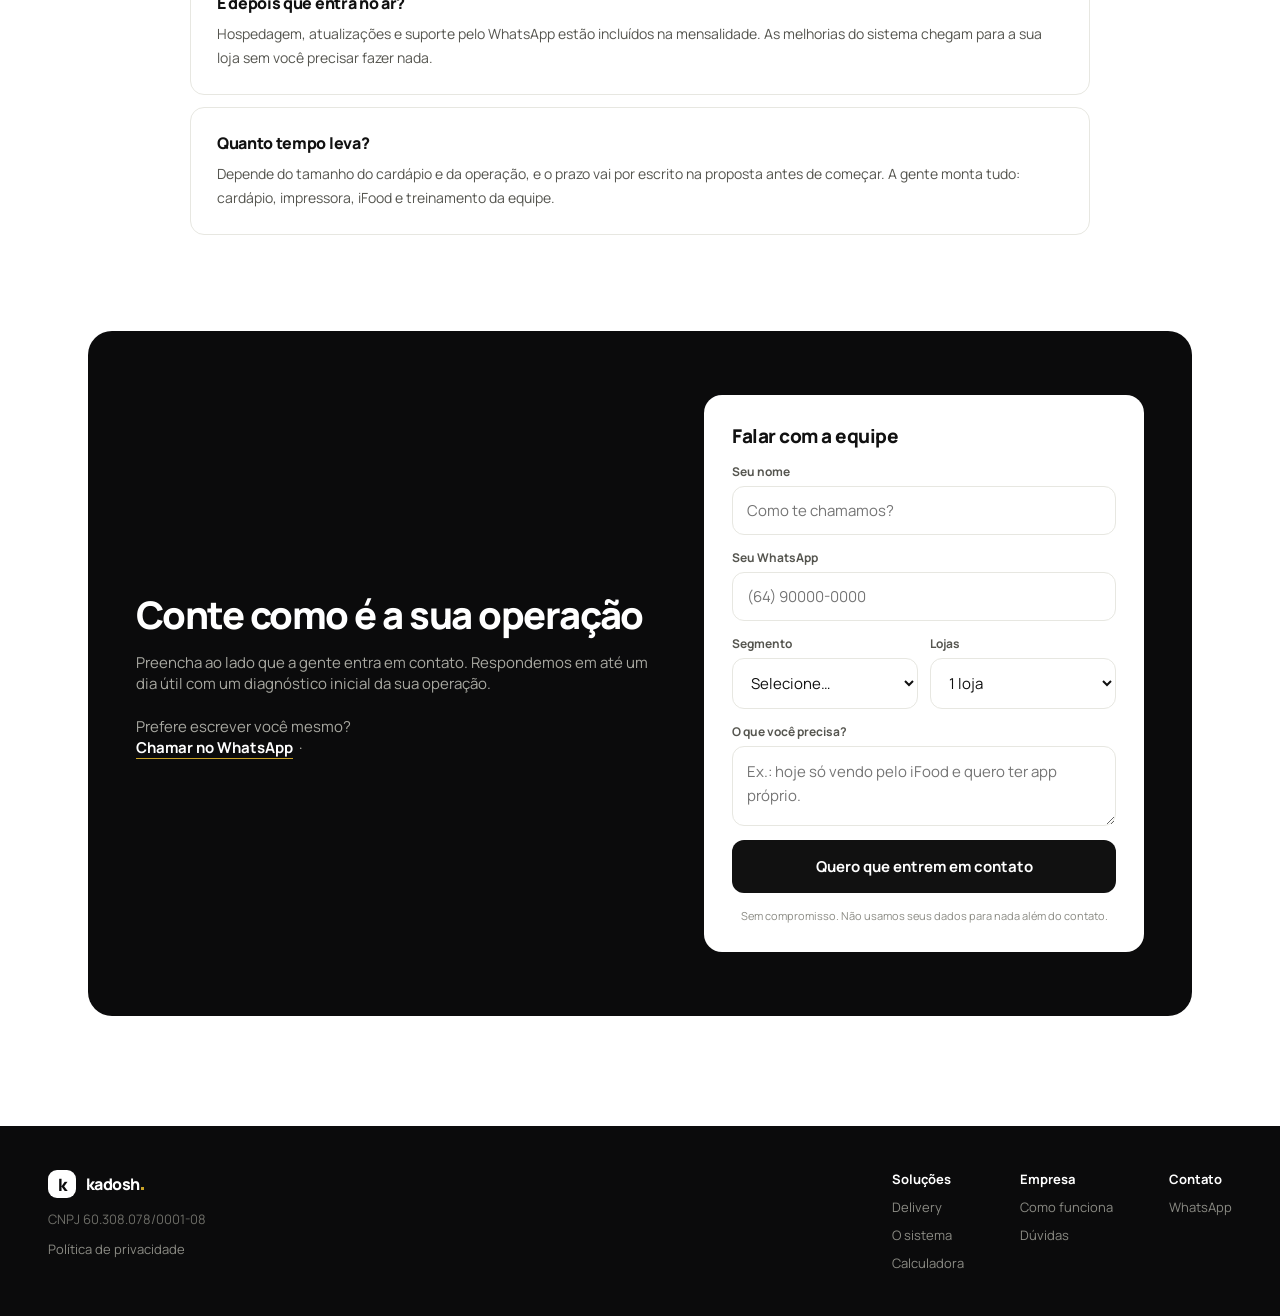
==== commit 74466049: "Dúvidas: entram 'Preciso sair do iFood?' e 'A IA atende sozinha?'; saem ERP/PDV e 'fora do delivery'" ====
--- a/index.html
+++ b/index.html
@@ -267,13 +267,13 @@
 <section class="wrap" id="faq" style="padding-top:96px;padding-bottom:96px">
   <div class="faq">
     <h2 style="margin-bottom:14px">Dúvidas frequentes</h2>
-    <div class="qa reveal"><h3>Quanto custa?</h3><p>Os planos começam em <b>R$ 179 por mês</b>, sem comissão por pedido. O valor final depende do que a sua operação precisa — e vai por escrito na proposta, item a item, antes de começar.</p></div>
+    <div class="qa reveal"><h3>Quanto custa?</h3><p>Os planos começam em <b>R$ 179 por mês</b>, sem comissão por pedido. O valor final depende do que a sua operação precisa e vai por escrito na proposta, item a item, antes de começar.</p></div>
     <div class="qa reveal"><h3>Vocês cobram comissão por pedido?</h3><p>Não. Você paga a mensalidade combinada antes, e nada por pedido. O que o seu cliente paga entra inteiro no seu caixa.</p></div>
-    <div class="qa reveal"><h3>O cardápio fica com a minha marca ou com a de vocês?</h3><p>Com a sua. Sua logo, suas cores e o seu domínio — o cliente final não vê o nome Kadosh em lugar nenhum. Quem constrói a marca é você.</p></div>
-    <div class="qa reveal"><h3>E depois que entra no ar?</h3><p>Hospedagem, atualização e suporte continuam com a gente. E o atendimento é direto com quem construiu: sem abrir chamado e sem repetir o problema para três pessoas.</p></div>
-    <div class="qa reveal"><h3>Quanto tempo leva?</h3><p>Depende do escopo, mas o prazo vai por escrito na proposta antes de começar. Se algo atrasar, você fica sabendo por nós — antes de precisar perguntar.</p></div>
-    <div class="qa reveal"><h3>Funciona com o sistema que já uso?</h3><p>Sim. Conversamos com ERP, PDV, WhatsApp e meios de pagamento já em uso. O que dá e o que não dá a gente diz já na primeira conversa.</p></div>
-    <div class="qa reveal"><h3>Atendem fora do delivery?</h3><p>Sim. Delivery é o carro-chefe, mas fazemos site sob medida e sistema de operação para escritórios, lojas e distribuidoras.</p></div>
+    <div class="qa reveal"><h3>Preciso sair do iFood?</h3><p>Não. Os pedidos do iFood caem no mesmo painel e saem na mesma impressora dos pedidos do seu canal próprio. Você continua no iFood e leva o cliente que já te conhece a pedir direto, sem comissão.</p></div>
+    <div class="qa reveal"><h3>A IA atende sozinha?</h3><p>Atende. Ela conversa com o cliente no WhatsApp, entende até áudio, confere o pedido e lança direto no sistema. As conversas ficam no painel, e você desliga a IA quando quiser.</p></div>
+    <div class="qa reveal"><h3>O cardápio fica com a minha marca ou com a de vocês?</h3><p>Com a sua. Sua logo, suas cores e o seu domínio. Quem constrói a marca é você.</p></div>
+    <div class="qa reveal"><h3>E depois que entra no ar?</h3><p>Hospedagem, atualizações e suporte pelo WhatsApp estão incluídos na mensalidade. As melhorias do sistema chegam para a sua loja sem você precisar fazer nada.</p></div>
+    <div class="qa reveal"><h3>Quanto tempo leva?</h3><p>Depende do tamanho do cardápio e da operação, e o prazo vai por escrito na proposta antes de começar. A gente monta tudo: cardápio, impressora, iFood e treinamento da equipe.</p></div>
   </div>
 </section>
 
